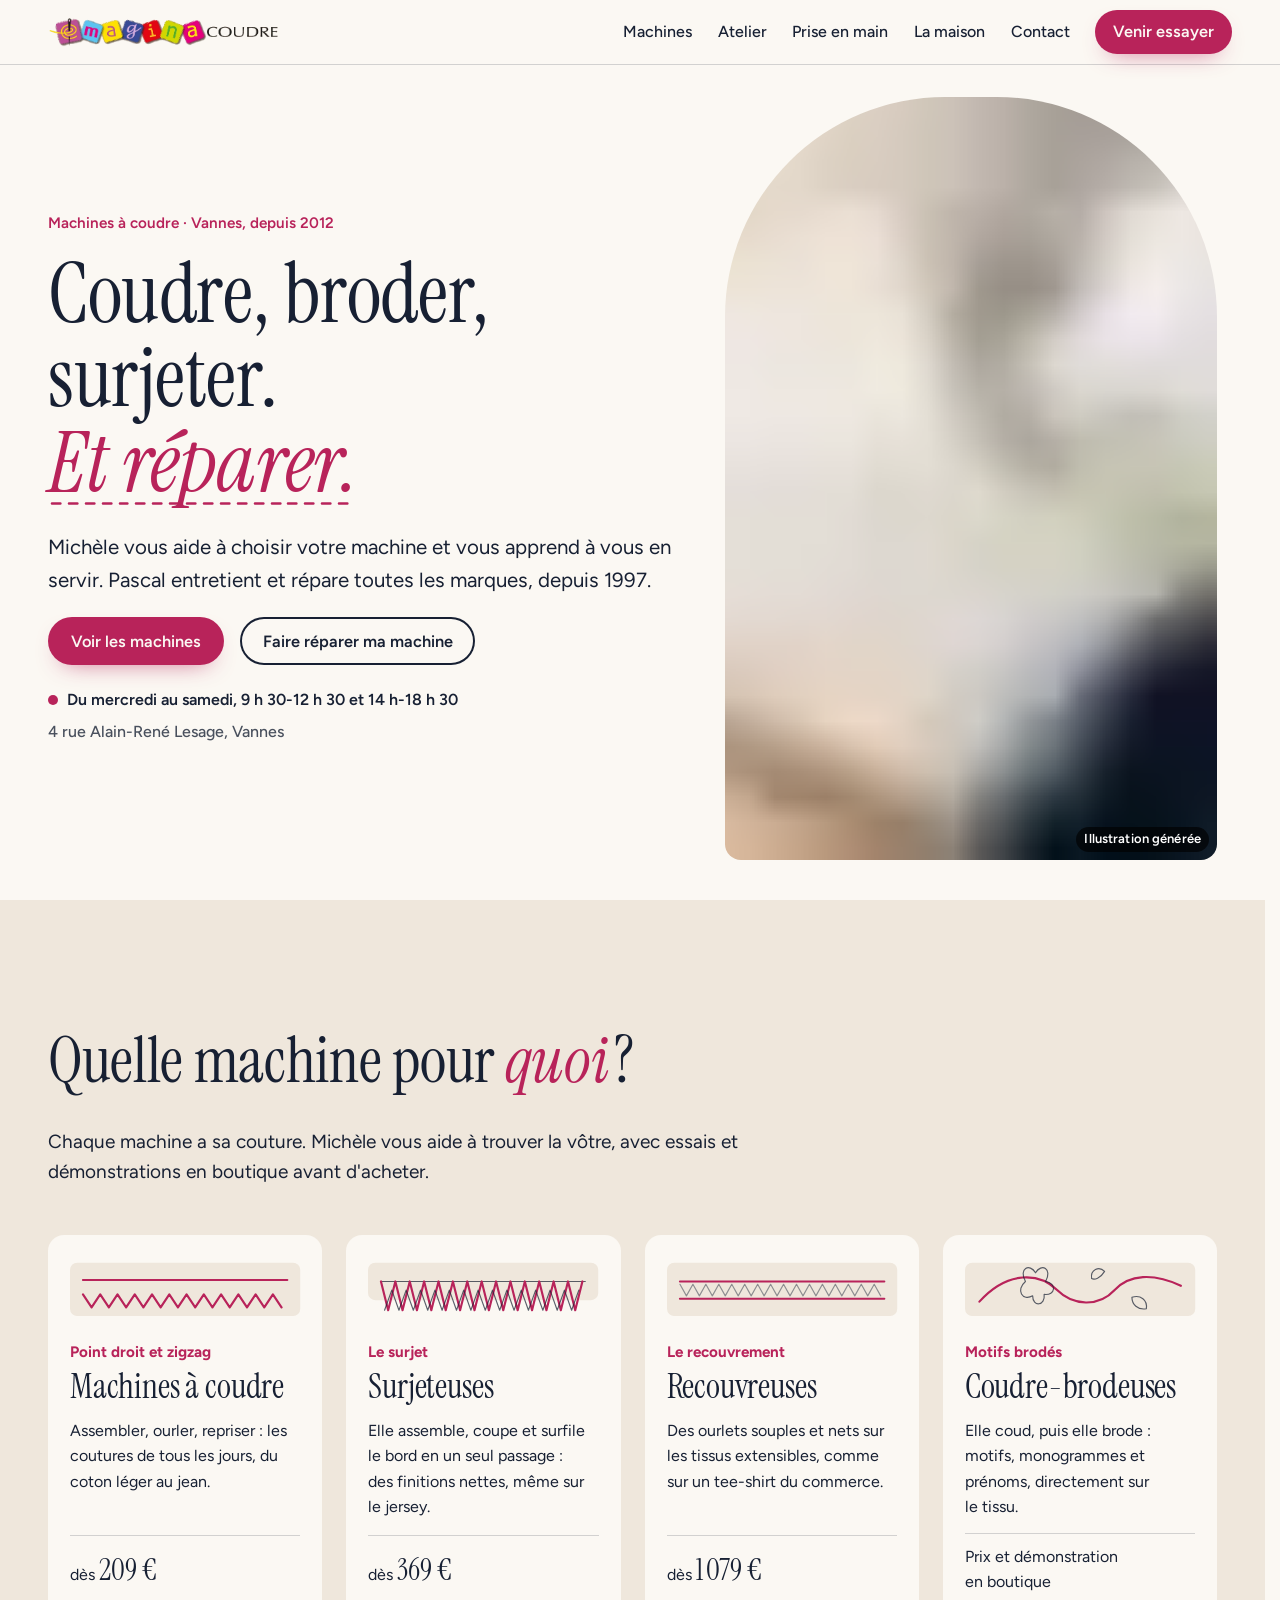
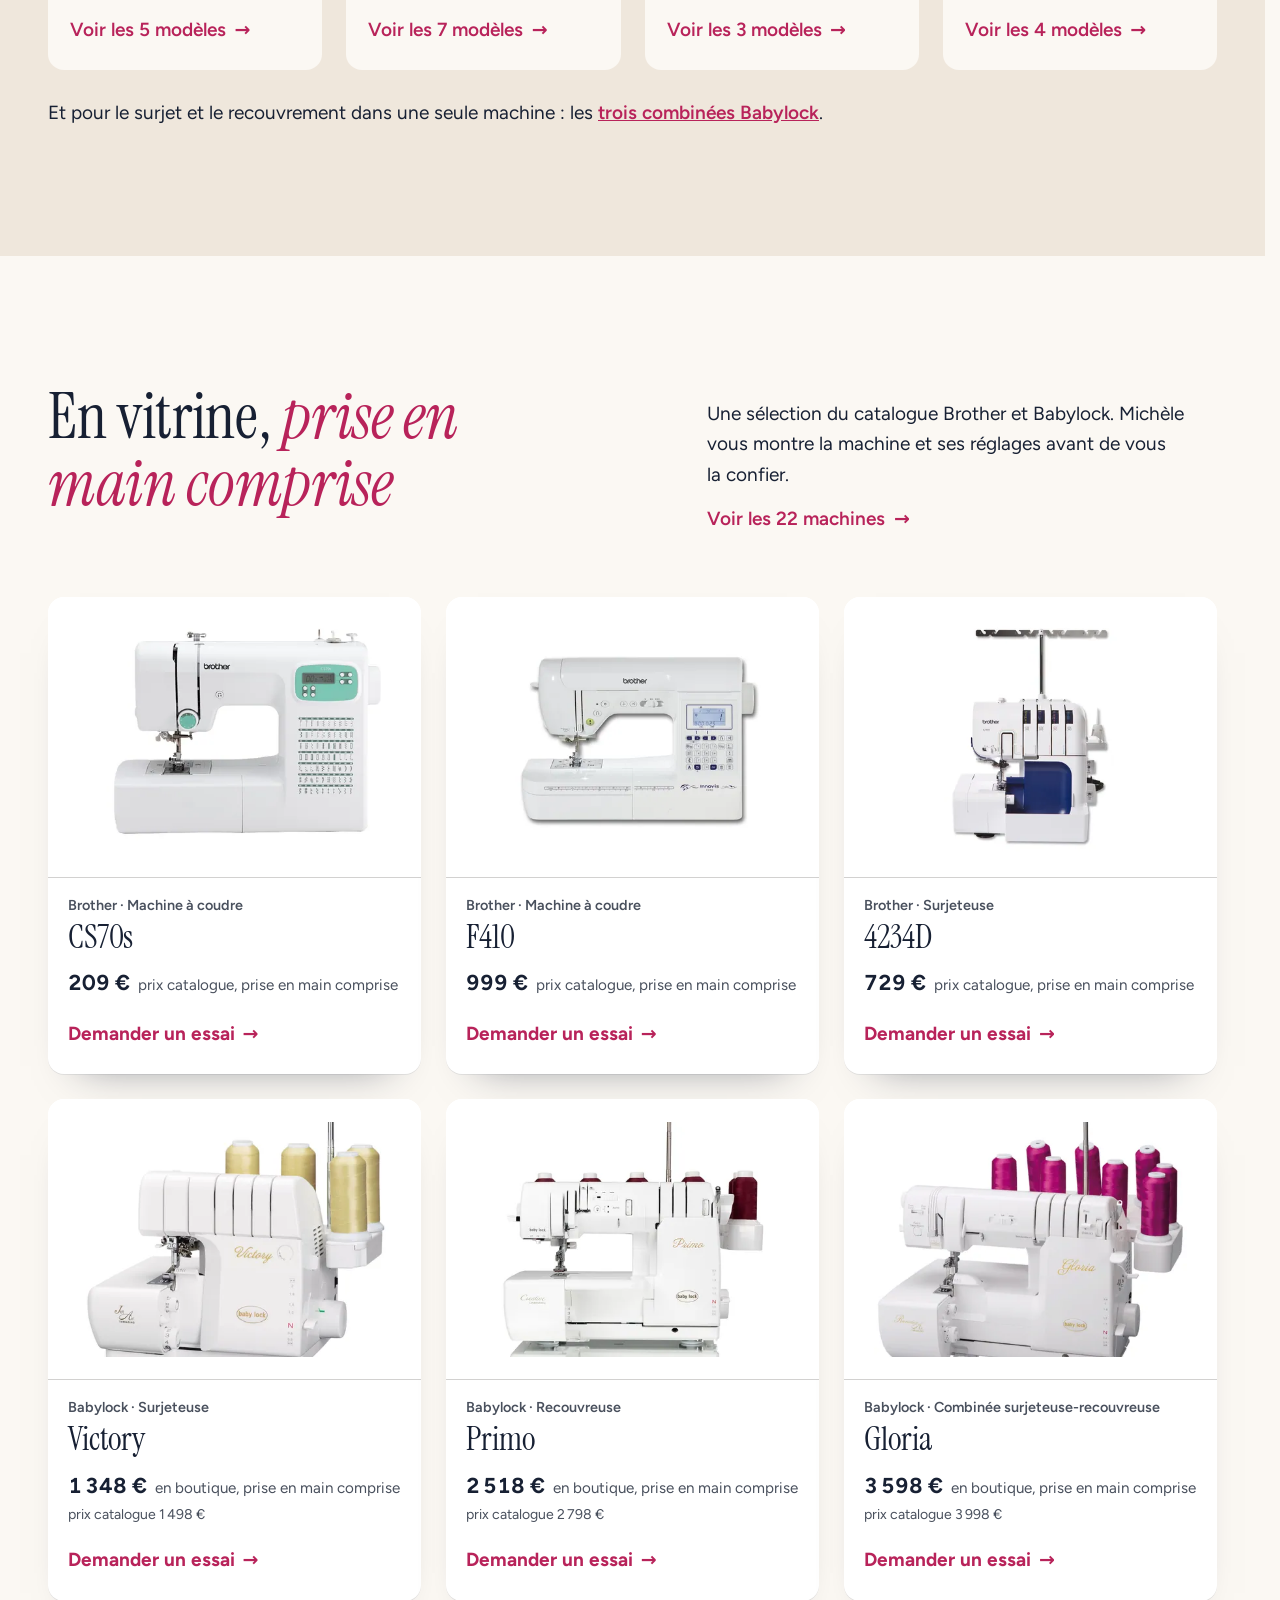
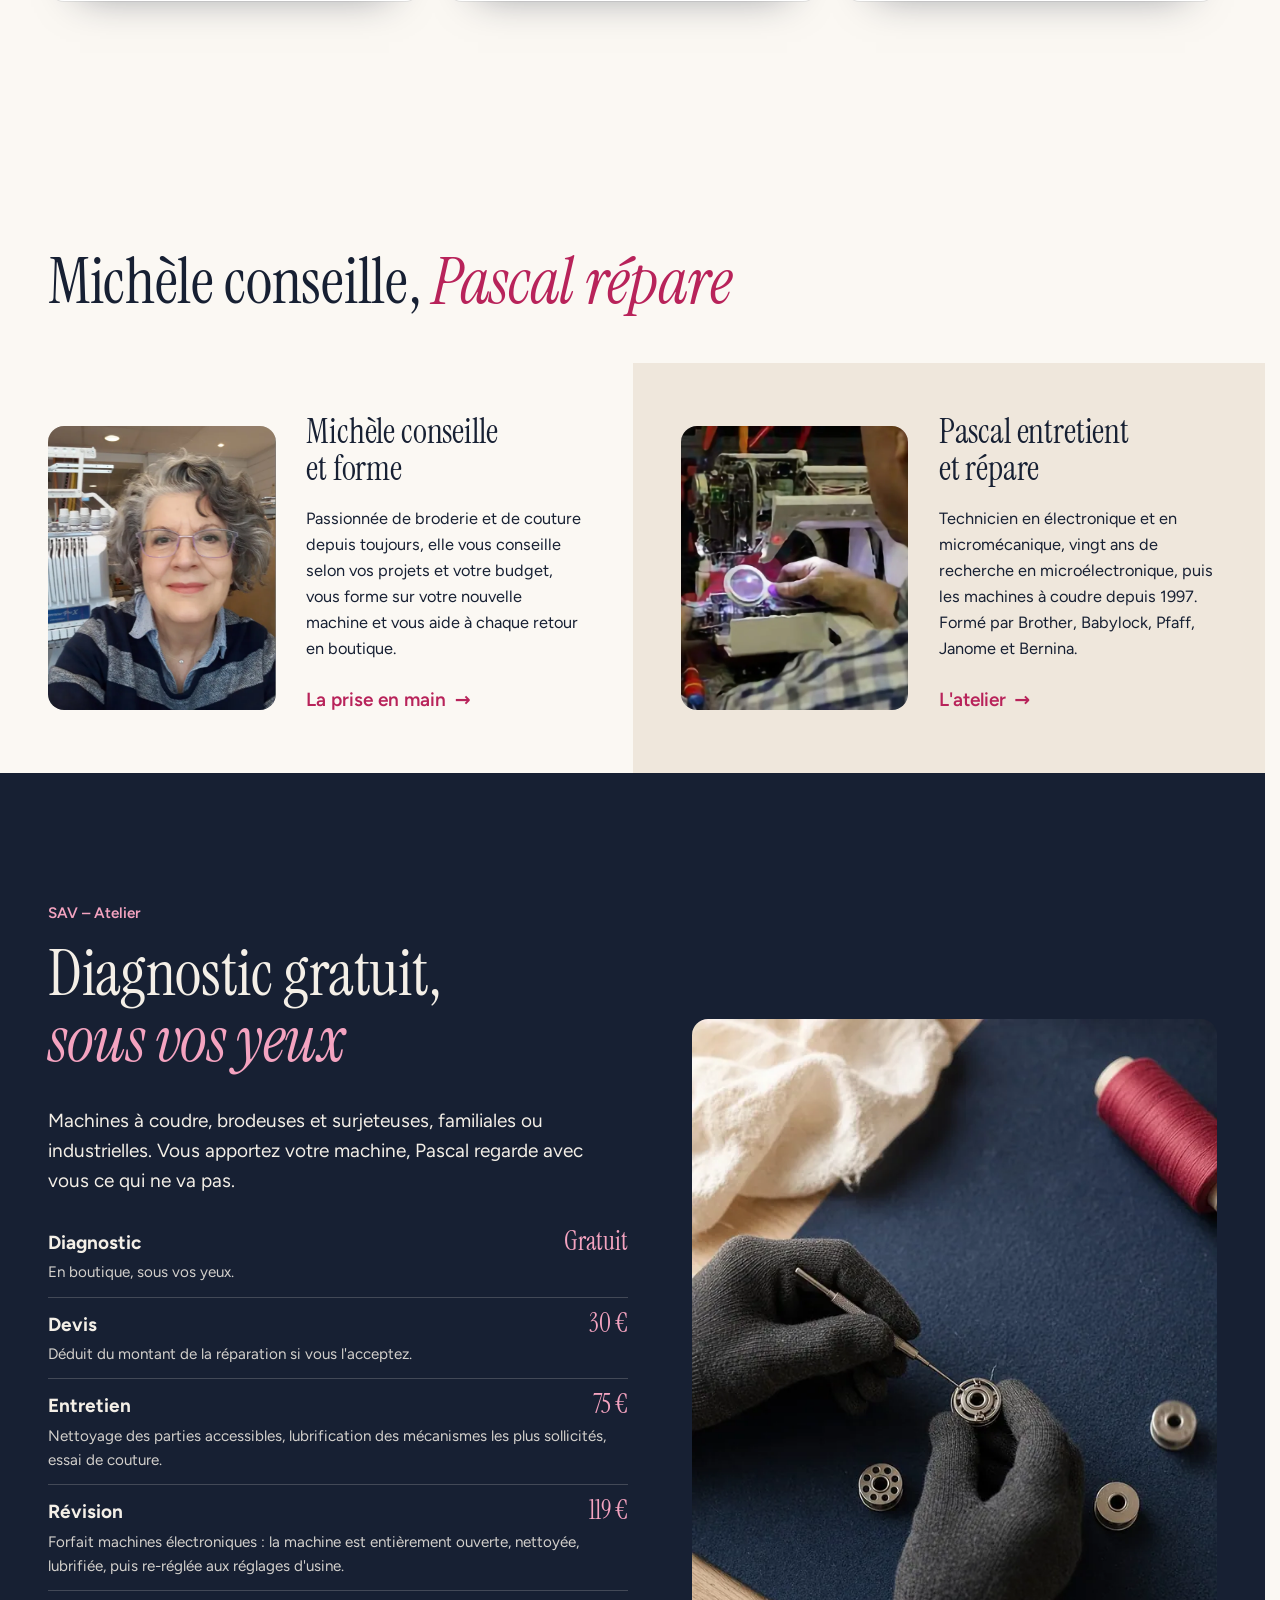
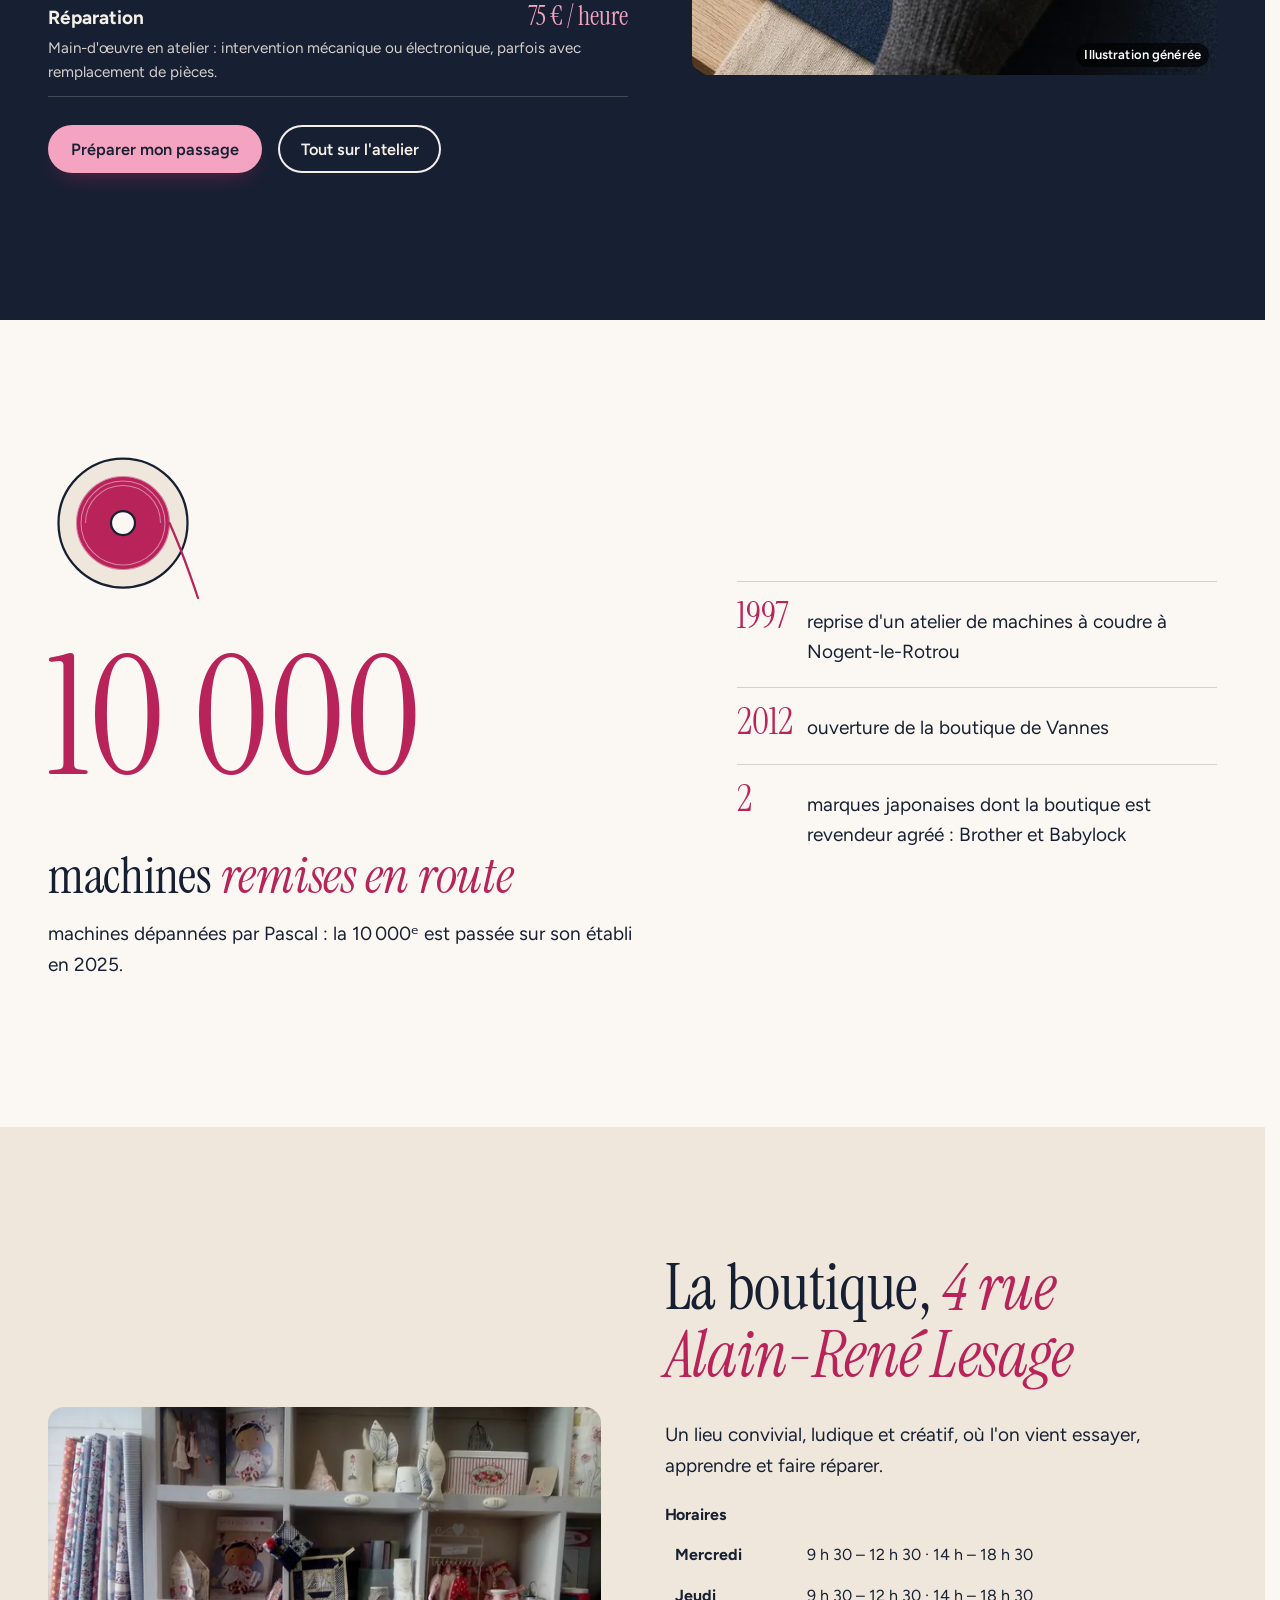
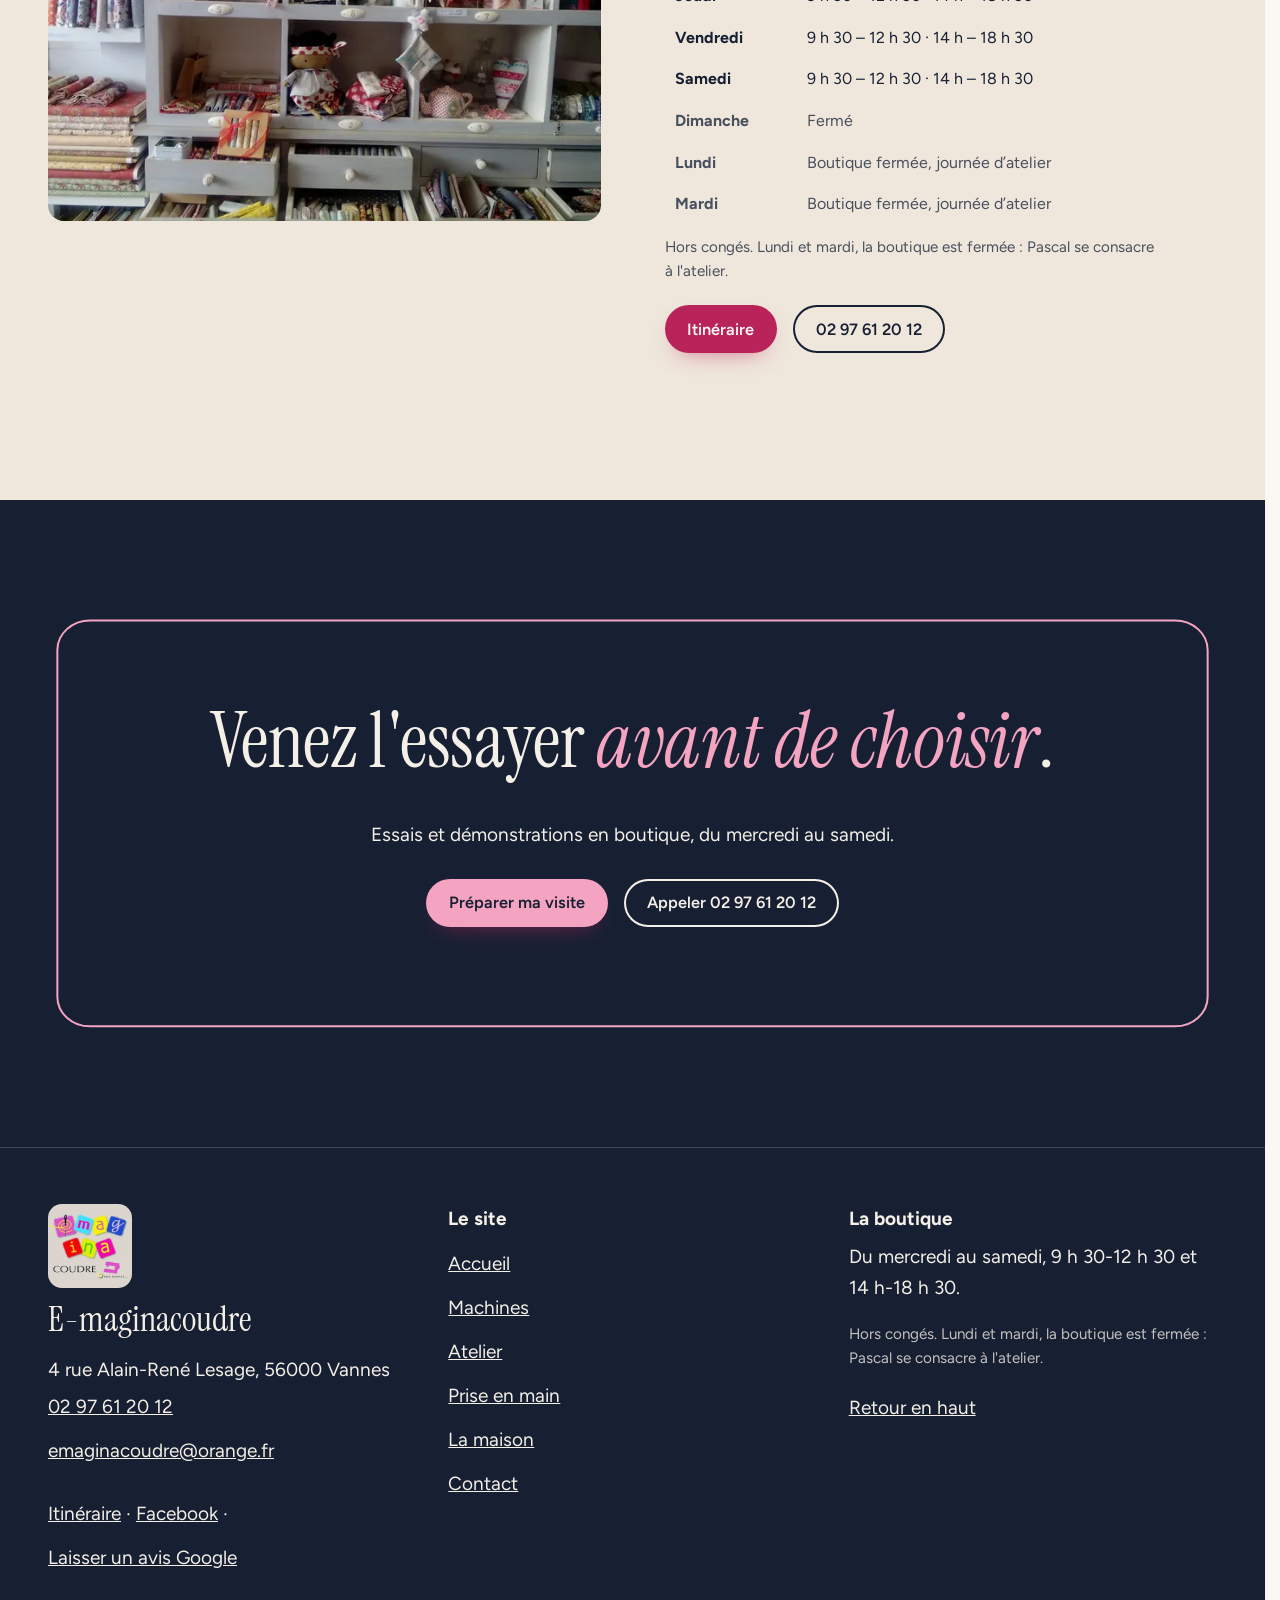
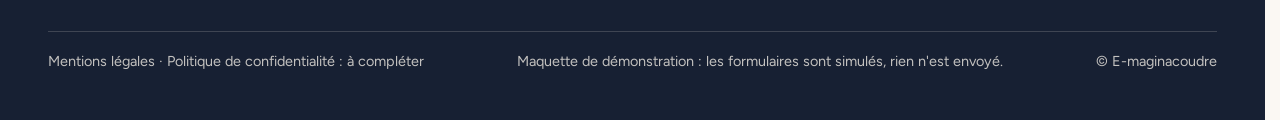
==== index.html @ 95c6a0ac "Maquette v1" ====
<!doctype html>
<html lang="fr" data-v="1">
<head>
<meta charset="utf-8">
<meta name="viewport" content="width=device-width, initial-scale=1, viewport-fit=cover">
<title>E-maginacoudre, machines à coudre à Vannes : vente, prise en main et réparation</title>
<meta name="description" content="Michèle et Pascal, spécialistes des machines à coudre, brodeuses, surjeteuses et recouvreuses Brother et Babylock à Vannes : conseil, essais, prise en main et atelier de réparation toutes marques.">
<meta name="robots" content="noindex, nofollow">
<link rel="canonical" href="https://emaginacoudre-maquette.vercel.app/">
<style>:root{--fond:#FBF8F3;--texte:#172033;--voile-fond:#172033;--ouverture-fond:#172033;--menu-fond:#172033}:root { --entete-h: 72px; --barres-h: 0px; } html { background: var(--fond); color: var(--texte); scrollbar-gutter: stable; } body { margin: 0; background: var(--fond); } html.js:not(.secours):not([data-arrivee="retour"]) [data-anime] { opacity: 0; } html.js:not(.secours):not([data-arrivee="retour"]) [data-anime].vu { opacity: 1; } [data-voile] { position: fixed; inset: 0; z-index: 900; background: var(--voile-fond); transform: translateY(100%); visibility: hidden; pointer-events: none; } html[data-arrivee="voile"]:not(.voile-leve):not(.secours) [data-voile] { transform: none; visibility: visible; } html.secours [data-voile] { visibility: hidden !important; } .ouverture-panneau { position: fixed; inset: 0; z-index: 850; display: none; place-content: center; justify-items: center; background: var(--ouverture-fond, var(--voile-fond)); color: var(--fond); text-align: center; } html.js[data-arrivee="intro"]:not(.secours):not(.intro-finie) .ouverture-panneau { display: grid; } html.defilement-bloque, html.defilement-bloque body, html.js[data-arrivee="intro"]:not(.secours):not(.intro-finie), html.js[data-arrivee="intro"]:not(.secours):not(.intro-finie) body, html[data-arrivee="voile"]:not(.voile-leve):not(.secours), html[data-arrivee="voile"]:not(.voile-leve):not(.secours) body { overflow: hidden; } html.js[data-arrivee="intro"]:not(.secours):not(.intro-finie) { background-color: var(--ouverture-fond, var(--voile-fond)); } html[data-arrivee="voile"]:not(.voile-leve):not(.secours) { background-color: var(--voile-fond); }</style>
<script>(function () {
var d = document.documentElement, ss = null, ls = null;
try { ss = window.sessionStorage; ls = window.localStorage; } catch (e) {}
d.classList.add('js');
var nav = performance.getEntriesByType ? performance.getEntriesByType('navigation')[0] : null;
var type = nav ? nav.type : 'navigate';
var depart = null;
try { depart = JSON.parse(ss.getItem('socle:depart') || 'null'); ss.removeItem('socle:depart'); } catch (e) {}
if (depart && !(Date.now() - depart.t < 15000)) depart = null;
var mode = type === 'back_forward' ? 'retour' : type === 'reload' ? 'intro' : depart ? 'voile' : 'intro';
d.setAttribute('data-arrivee', mode);
if (mode === 'voile' && depart.couleur) d.style.setProperty('--voile-fond', depart.couleur);
if (type === 'reload' && 'scrollRestoration' in history) {
history.scrollRestoration = 'manual';
}
try {
var choisie = ls && ls.getItem('socle:langue');
var langue = (d.lang || '').slice(0, 2);
if (choisie && choisie !== langue && type === 'navigate' && !depart) {
var alt = document.querySelector('link[rel="alternate"][hreflang="' + choisie + '"]');
if (alt) location.replace(new URL(alt.href).pathname + location.search + location.hash);
}
} catch (e) {}
setTimeout(function () { if (!d.classList.contains('demarre')) d.classList.add('secours'); }, 2000);
})();</script>
<link rel="preload" href="/assets/polices/instrument-serif-400.woff2" as="font" type="font/woff2" crossorigin>
<link rel="preload" href="/assets/polices/figtree-variable.woff2" as="font" type="font/woff2" crossorigin>
<link rel="stylesheet" href="/assets/css/socle.css?v=1">
<link rel="stylesheet" href="/assets/css/site.css?v=1">
<link rel="modulepreload" href="/assets/js/site.js?v=1">
<link rel="modulepreload" href="/assets/js/socle/index.js?v=1">
<script src="/assets/vendor/gsap.min.js" defer></script>
<script src="/assets/vendor/ScrollTrigger.min.js" defer></script>
<script src="/assets/vendor/SplitText.min.js" defer></script>
<script type="module" src="/assets/js/site.js?v=1"></script>
<meta name="theme-color" content="#FBF8F3">
<link rel="icon" href="/assets/images/favicon.svg" type="image/svg+xml">
<link rel="apple-touch-icon" href="/assets/images/apple-touch-icon.png">
<meta property="og:type" content="website">
<meta property="og:site_name" content="E-maginacoudre">
<meta property="og:locale" content="fr_FR">
<meta property="og:title" content="E-maginacoudre, machines à coudre à Vannes : vente, prise en main et réparation">
<meta property="og:description" content="Michèle et Pascal, spécialistes des machines à coudre, brodeuses, surjeteuses et recouvreuses Brother et Babylock à Vannes : conseil, essais, prise en main et atelier de réparation toutes marques.">
<meta property="og:url" content="https://emaginacoudre-maquette.vercel.app/">
<meta property="og:image" content="https://emaginacoudre-maquette.vercel.app/assets/partage/accueil-fr.jpg">
<meta property="og:image:width" content="1200">
<meta property="og:image:height" content="630">
<meta property="og:image:alt" content="E-maginacoudre : coudre, broder, surjeter, et réparer. Machines à coudre à Vannes.">
<meta name="twitter:card" content="summary_large_image">
<script type="application/ld+json">{"@context":"https://schema.org","@type":"Store","name":"E-maginacoudre","description":"Vente et réparation de machines à coudre, brodeuses, surjeteuses et recouvreuses Brother et Babylock.","url":"https://www.emaginacoudre.fr","telephone":"+33 2 97 61 20 12","email":"emaginacoudre@orange.fr","foundingDate":"2012","address":{"@type":"PostalAddress","streetAddress":"4 rue Alain-René Lesage","postalCode":"56000","addressLocality":"Vannes","addressCountry":"FR"},"openingHoursSpecification":[{"@type":"OpeningHoursSpecification","dayOfWeek":["Wednesday","Thursday","Friday","Saturday"],"opens":"09:30","closes":"12:30"},{"@type":"OpeningHoursSpecification","dayOfWeek":["Wednesday","Thursday","Friday","Saturday"],"opens":"14:00","closes":"18:30"}],"brand":[{"@type":"Brand","name":"Brother"},{"@type":"Brand","name":"Babylock"}],"sameAs":["https://www.facebook.com/E-maginacoudre-1594245230788176/"]}</script>
</head>
<body id="haut">
<div data-voile data-forme="vague" aria-hidden="true"><svg class="voile-vague voile-vague--haut" viewBox="0 0 1440 120" preserveAspectRatio="none" aria-hidden="true"><path d="M0 120 C 240 20 480 20 720 70 S 1200 130 1440 40 V 120 H 0 Z"/></svg><svg class="voile-vague voile-vague--bas" viewBox="0 0 1440 120" preserveAspectRatio="none" aria-hidden="true"><path d="M0 0 C 240 100 480 100 720 50 S 1200 -10 1440 80 V 0 H 0 Z"/></svg><div class="voile-contenu"><img class="voile-logo" src="/assets/images/logo-carre.webp" alt="" width="240" height="240"><span data-voile-libelle>Accueil</span></div></div>
<div class="ouverture-panneau" data-ouverture aria-hidden="true">
  <img class="ouverture-logo" src="/assets/images/logo-carre.webp" alt="" width="240" height="240" data-ouverture-objet>
  <p class="ouverture-nom">E-maginacoudre</p>
  <span class="ouverture-trait"></span>
  <p class="ouverture-ligne">Machines à coudre · Vannes</p>
</div>
<a class="evitement" href="#contenu">Aller au contenu</a>
<header data-entete>
  <div class="entete-rangee">
    <a class="entete-logo" aria-label="E-maginacoudre, accueil" href="/" data-libelle="Accueil" aria-current="page">
      <img class="logo-entete" src="/assets/images/logo-entete.webp" alt="E-maginacoudre" width="633" height="84">
    </a>
    <nav data-nav aria-label="Navigation principale">
      <ul><li><a href="/machines" data-libelle="Machines">Machines</a></li><li><a href="/atelier" data-libelle="Atelier">Atelier</a></li><li><a href="/prise-en-main" data-libelle="Prise en main">Prise en main</a></li><li><a href="/la-maison" data-libelle="La maison">La maison</a></li><li><a href="/contact" data-libelle="Contact">Contact</a></li></ul>
    </nav>
    <div class="entete-actions">
      <a class="bouton" href="/contact?sujet=essai#demande" data-libelle="Contact">Venir essayer</a>
      <button type="button" data-menu-bouton aria-controls="menu" aria-expanded="false" data-libelle-ouvrir="Menu" data-libelle-fermer="Fermer"><span data-libelle-bouton>Menu</span></button>
      <a class="menu-sansjs" href="#menu" data-menu-lien>Menu</a>
    </div>
  </div>
</header>
<script>/* Avant le premier affichage : rangées de la navigation (même règle que ajusterNav dans assets/js/socle/entete.js)
   et hauteur réelle de l'en-tête, pour que rien ne saute quand le JavaScript du site prend la main. */
(function () {
  var h = document.documentElement, u = document.querySelector('[data-nav] ul'), e = document.querySelector('[data-entete]');
  if (u) {
    var deborde = function () { return u.scrollWidth > u.clientWidth + 1; }, c = deborde();
    if (c && window.matchMedia('(min-width: 900px)').matches) {
      h.classList.add('nav-deux-rangees'); c = deborde();
      if (c) { h.classList.add('nav-deux-lignes'); var a = u.querySelector('a'); c = !a || u.getBoundingClientRect().height > a.getBoundingClientRect().height * 2.5; }
      if (c) h.classList.remove('nav-deux-rangees', 'nav-deux-lignes');
    }
    if (c) h.classList.add('nav-compacte');
  }
  if (e) h.style.setProperty('--entete-h', Math.round(e.getBoundingClientRect().height) + 'px');
})();</script>
<span id="menu-ferme" aria-hidden="true"></span>
<div id="menu" data-menu role="dialog" aria-modal="true" aria-label="Menu">
  <p class="menu-sansjs-fermer"><a href="#menu-ferme">Fermer</a></p>
  <ul><li style="--i:0"><a href="/" class="menu-lien" data-libelle="Accueil" aria-current="page">Accueil</a></li><li style="--i:1"><a href="/machines" class="menu-lien" data-libelle="Machines">Machines</a></li><li style="--i:2"><a href="/atelier" class="menu-lien" data-libelle="Atelier">Atelier</a></li><li style="--i:3"><a href="/prise-en-main" class="menu-lien" data-libelle="Prise en main">Prise en main</a></li><li style="--i:4"><a href="/la-maison" class="menu-lien" data-libelle="La maison">La maison</a></li><li style="--i:5"><a href="/contact" class="menu-lien" data-libelle="Contact">Contact</a></li></ul>
  <p><a class="bouton" href="tel:+33297612012">Appeler 02 97 61 20 12</a></p>
</div>
<main id="contenu" tabindex="-1">
<section class="ouv-accueil" id="debut">
  <div class="ouv-accueil-texte">
    <p class="surtitre masque-ecran-tres-bas" data-anime="gsap" data-intro>Machines à coudre · Vannes, depuis 2012</p>
    <h1 class="ouv-accueil-titre">
      <span class="ligne-masque"><span class="hero-ligne">Coudre, broder, surjeter.</span></span>
      <span class="ligne-masque"><span class="hero-ligne"><em class="mot-couture" data-effet="couture-titre">Et réparer.</em></span></span>
    </h1>
    <p class="ouv-accueil-intro masque-ecran-tres-bas" data-anime="gsap" data-intro>Michèle vous aide à choisir votre machine et vous apprend à vous en servir. Pascal entretient et répare toutes les marques, depuis 1997.</p>
    <p class="ouv-actions" data-anime="gsap" data-intro>
      <a href="/machines" class="bouton" data-libelle="Machines" data-action-principale data-survol="magnetique">Voir les machines</a>
      <a href="/atelier" class="bouton bouton--contour" data-libelle="Atelier">Faire réparer ma machine</a>
    </p>
    <p class="info-cle" data-info-cle data-anime="gsap" data-intro><span class="statut" data-statut><span class="statut-point" aria-hidden="true"></span><span data-statut-texte>Du mercredi au samedi, 9 h 30-12 h 30 et 14 h-18 h 30</span></span><span class="info-adresse">4 rue Alain-René Lesage, Vannes</span></p>
  </div>
  <figure class="media ouv-accueil-media" data-grok data-fx="parallaxe" data-fx-force="6" data-iris-centre style="--cadrage:55% 55%">
  <picture><source media="(max-width: 760px) and (orientation: portrait)" srcset="/assets/images/grok/accueil-ouverture-mobile-640.webp 640w, /assets/images/grok/accueil-ouverture-mobile-1080.webp 1080w" sizes="(max-width: 760px) 100vw, 46vw">
    <img src="/assets/images/grok/accueil-ouverture-1280.webp" srcset="/assets/images/grok/accueil-ouverture-640.webp 640w, /assets/images/grok/accueil-ouverture-1280.webp 1280w, /assets/images/grok/accueil-ouverture-1920.webp 1920w" sizes="(max-width: 760px) 100vw, 46vw" alt="Aiguille d&#39;une machine à coudre piquant une couture framboise dans du lin" width="1280" height="1600" fetchpriority="high" loading="eager" decoding="async">
  </picture><figcaption class="mention-ia">Illustration générée</figcaption>
</figure>
</section>
<section class="points fond-sable" id="quelle-machine">
  <div class="conteneur">
    <div class="tete-section">
      <h2 data-anime="lignes">Quelle machine pour <em>quoi</em> ?</h2>
      <p data-anime>Chaque machine a sa couture. Michèle vous aide à trouver la vôtre, avec essais et démonstrations en boutique avant d&#39;acheter.</p>
    </div>
    <ul class="points-grille" data-anime="cascade">
      <li class="point-carte">
        <svg class="couture couture--coudre" viewBox="0 0 320 90" aria-hidden="true" data-visuel data-fx="trace" data-effet="quatre-coutures"><rect x="0" y="8" width="320" height="74" rx="10" class="tissu"/><path d="M18 32 H302" data-fx-trait class="fil"/><path d="M18 52 L30 70 L42 52 L54 70 L66 52 L78 70 L90 52 L102 70 L114 52 L126 70 L138 52 L150 70 L162 52 L174 70 L186 52 L198 70 L210 52 L222 70 L234 52 L246 70 L258 52 L270 70 L282 52 L294 70" data-fx-trait class="fil"/></svg>
        <p class="point-nom">Point droit et zigzag</p>
        <h3>Machines à coudre</h3>
        <p>Assembler, ourler, repriser : les coutures de tous les jours, du coton léger au jean.</p>
        <p class="point-prix" data-prix>dès <strong>209 €</strong></p>
        <a href="/machines?type=coudre#catalogue" class="lien-fleche" data-libelle="Machines">Voir les 5 modèles</a>
      </li><li class="point-carte">
        <svg class="couture couture--surjeteuse" viewBox="0 0 320 90" aria-hidden="true" data-visuel data-fx="trace" data-effet="quatre-coutures"><rect x="0" y="8" width="320" height="52" rx="10" class="tissu"/><path d="M18 34 H302" data-fx-trait class="fil fil--fin"/><path d="M18 34 L28 74 L38 34 L48 74 L58 34 L68 74 L78 34 L88 74 L98 34 L108 74 L118 34 L128 74 L138 34 L148 74 L158 34 L168 74 L178 34 L188 74 L198 34 L208 74 L218 34 L228 74 L238 34 L248 74 L258 34 L268 74 L278 34 L288 74 L298 34" data-fx-trait class="fil"/><path d="M23 74 L33 46 L43 74 L53 46 L63 74 L73 46 L83 74 L93 46 L103 74 L113 46 L123 74 L133 46 L143 74 L153 46 L163 74 L173 46 L183 74 L193 46 L203 74 L213 46 L223 74 L233 46 L243 74 L253 46 L263 74 L273 46 L283 74 L293 46" data-fx-trait class="fil fil--fin"/></svg>
        <p class="point-nom">Le surjet</p>
        <h3>Surjeteuses</h3>
        <p>Elle assemble, coupe et surfile le bord en un seul passage : des finitions nettes, même sur le jersey.</p>
        <p class="point-prix" data-prix>dès <strong>369 €</strong></p>
        <a href="/machines?type=surjeteuse#catalogue" class="lien-fleche" data-libelle="Machines">Voir les 7 modèles</a>
      </li><li class="point-carte">
        <svg class="couture couture--recouvreuse" viewBox="0 0 320 90" aria-hidden="true" data-visuel data-fx="trace" data-effet="quatre-coutures"><rect x="0" y="8" width="320" height="74" rx="10" class="tissu"/><path d="M18 34 H302" data-fx-trait class="fil"/><path d="M18 58 H302" data-fx-trait class="fil"/><path d="M18 38 L27 54 L36 38 L45 54 L54 38 L63 54 L72 38 L81 54 L90 38 L99 54 L108 38 L117 54 L126 38 L135 54 L144 38 L153 54 L162 38 L171 54 L180 38 L189 54 L198 38 L207 54 L216 38 L225 54 L234 38 L243 54 L252 38 L261 54 L270 38 L279 54 L288 38 L297 54" data-fx-trait class="fil fil--fin fil--dessous"/></svg>
        <p class="point-nom">Le recouvrement</p>
        <h3>Recouvreuses</h3>
        <p>Des ourlets souples et nets sur les tissus extensibles, comme sur un tee-shirt du commerce.</p>
        <p class="point-prix" data-prix>dès <strong>1 079 €</strong></p>
        <a href="/machines?type=recouvreuse#catalogue" class="lien-fleche" data-libelle="Machines">Voir les 3 modèles</a>
      </li><li class="point-carte">
        <svg class="couture couture--brodeuse" viewBox="0 0 320 90" aria-hidden="true" data-visuel data-fx="trace" data-effet="quatre-coutures"><rect x="0" y="8" width="320" height="74" rx="10" class="tissu"/><path d="M20 62 C 60 18, 104 22, 128 46 C 150 68, 186 70, 208 46 C 228 24, 262 22, 300 40" data-fx-trait class="fil"/><path d="M84 34 c -10 -18 6 -26 14 -12 c 8 -14 24 -6 14 12 c 16 2 14 20 -2 18 c 2 16 -16 18 -16 2 c -14 8 -24 -8 -10 -20 z" data-fx-trait class="fil fil--fin"/><path d="M232 56 c 12 -4 22 4 20 16 c -12 2 -20 -6 -20 -16 z M176 30 c -2 -12 10 -18 18 -10 c -6 10 -14 12 -18 10 z" data-fx-trait class="fil fil--fin"/></svg>
        <p class="point-nom">Motifs brodés</p>
        <h3>Coudre-brodeuses</h3>
        <p>Elle coud, puis elle brode : motifs, monogrammes et prénoms, directement sur le tissu.</p>
        <p class="point-prix" data-prix>Prix et démonstration en boutique</p>
        <a href="/machines?type=brodeuse#catalogue" class="lien-fleche" data-libelle="Machines">Voir les 4 modèles</a>
      </li>
    </ul>
    <p class="points-note" data-anime>Et pour le surjet et le recouvrement dans une seule machine : les <a href="/machines?type=combinee#catalogue">trois combinées Babylock</a>.</p>
  </div>
</section>
<section class="vitrine" id="vitrine">
  <div class="conteneur">
    <div class="tete-section tete-section--ligne">
      <h2 data-anime="lignes">En vitrine, <em>prise en main comprise</em></h2>
      <div>
        <p data-anime>Une sélection du catalogue Brother et Babylock. Michèle vous montre la machine et ses réglages avant de vous la confier.</p>
        <p data-anime><a href="/machines#catalogue" class="lien-fleche" data-libelle="Machines">Voir les 22 machines</a></p>
      </div>
    </div>
    <ul class="vitrine-grille" data-anime="cascade">
      <li data-fx="vitesse" data-fx-force="2"><article class="machine" data-type="coudre" data-marque="brother" id="m-brother-cs70s">
    <figure class="media machine-media" data-contain style="--cadrage:50% 50%">
  <picture>
    <img src="/assets/images/machines/brother-cs70s-960.webp" srcset="/assets/images/machines/brother-cs70s-480.webp 480w, /assets/images/machines/brother-cs70s-640.webp 640w, /assets/images/machines/brother-cs70s-960.webp 960w" sizes="(max-width: 760px) 50vw, 25vw" alt="Brother CS70s, machine à coudre" width="960" height="720" loading="lazy" decoding="async">
  </picture>
</figure>
    <div class="machine-corps">
      <p class="machine-marque">Brother · Machine à coudre</p>
      <h3 class="machine-nom">CS70s</h3>
      <p class="prix" data-prix><strong>209 €</strong> <span>prix catalogue, prise en main comprise</span></p>
      <a href="/contact?sujet=essai&amp;machine=brother-cs70s#demande" class="machine-essai" data-libelle="Contact">Demander un essai<span class="visuellement-cache"> : Brother CS70s</span></a>
    </div>
  </article></li><li data-fx="vitesse" data-fx-force="2"><article class="machine" data-type="coudre" data-marque="brother" id="m-brother-f410">
    <figure class="media machine-media" data-contain style="--cadrage:50% 50%">
  <picture>
    <img src="/assets/images/machines/brother-f410-960.webp" srcset="/assets/images/machines/brother-f410-480.webp 480w, /assets/images/machines/brother-f410-640.webp 640w, /assets/images/machines/brother-f410-960.webp 960w" sizes="(max-width: 760px) 50vw, 25vw" alt="Brother F410, machine à coudre" width="960" height="720" loading="lazy" decoding="async">
  </picture>
</figure>
    <div class="machine-corps">
      <p class="machine-marque">Brother · Machine à coudre</p>
      <h3 class="machine-nom">F410</h3>
      <p class="prix" data-prix><strong>999 €</strong> <span>prix catalogue, prise en main comprise</span></p>
      <a href="/contact?sujet=essai&amp;machine=brother-f410#demande" class="machine-essai" data-libelle="Contact">Demander un essai<span class="visuellement-cache"> : Brother F410</span></a>
    </div>
  </article></li><li data-fx="vitesse" data-fx-force="2"><article class="machine" data-type="surjeteuse" data-marque="brother" id="m-brother-4234d">
    <figure class="media machine-media" data-contain style="--cadrage:50% 50%">
  <picture>
    <img src="/assets/images/machines/brother-4234d-960.webp" srcset="/assets/images/machines/brother-4234d-480.webp 480w, /assets/images/machines/brother-4234d-640.webp 640w, /assets/images/machines/brother-4234d-960.webp 960w" sizes="(max-width: 760px) 50vw, 25vw" alt="Brother 4234D, surjeteuse" width="960" height="720" loading="lazy" decoding="async">
  </picture>
</figure>
    <div class="machine-corps">
      <p class="machine-marque">Brother · Surjeteuse</p>
      <h3 class="machine-nom">4234D</h3>
      <p class="prix" data-prix><strong>729 €</strong> <span>prix catalogue, prise en main comprise</span></p>
      <a href="/contact?sujet=essai&amp;machine=brother-4234d#demande" class="machine-essai" data-libelle="Contact">Demander un essai<span class="visuellement-cache"> : Brother 4234D</span></a>
    </div>
  </article></li><li data-fx="vitesse" data-fx-force="2"><article class="machine" data-type="surjeteuse" data-marque="babylock" id="m-babylock-victory">
    <figure class="media machine-media" data-contain style="--cadrage:50% 50%">
  <picture>
    <img src="/assets/images/machines/babylock-victory-960.webp" srcset="/assets/images/machines/babylock-victory-480.webp 480w, /assets/images/machines/babylock-victory-640.webp 640w, /assets/images/machines/babylock-victory-960.webp 960w" sizes="(max-width: 760px) 50vw, 25vw" alt="Babylock Victory, surjeteuse" width="960" height="720" loading="lazy" decoding="async">
  </picture>
</figure>
    <div class="machine-corps">
      <p class="machine-marque">Babylock · Surjeteuse</p>
      <h3 class="machine-nom">Victory</h3>
      <p class="prix" data-prix><strong>1 348 €</strong> <span>en boutique, prise en main comprise</span><span class="prix-avant">prix catalogue 1 498 €</span></p>
      <a href="/contact?sujet=essai&amp;machine=babylock-victory#demande" class="machine-essai" data-libelle="Contact">Demander un essai<span class="visuellement-cache"> : Babylock Victory</span></a>
    </div>
  </article></li><li data-fx="vitesse" data-fx-force="2"><article class="machine" data-type="recouvreuse" data-marque="babylock" id="m-babylock-primo">
    <figure class="media machine-media" data-contain style="--cadrage:50% 50%">
  <picture>
    <img src="/assets/images/machines/babylock-primo-960.webp" srcset="/assets/images/machines/babylock-primo-480.webp 480w, /assets/images/machines/babylock-primo-640.webp 640w, /assets/images/machines/babylock-primo-960.webp 960w" sizes="(max-width: 760px) 50vw, 25vw" alt="Babylock Primo, recouvreuse" width="960" height="720" loading="lazy" decoding="async">
  </picture>
</figure>
    <div class="machine-corps">
      <p class="machine-marque">Babylock · Recouvreuse</p>
      <h3 class="machine-nom">Primo</h3>
      <p class="prix" data-prix><strong>2 518 €</strong> <span>en boutique, prise en main comprise</span><span class="prix-avant">prix catalogue 2 798 €</span></p>
      <a href="/contact?sujet=essai&amp;machine=babylock-primo#demande" class="machine-essai" data-libelle="Contact">Demander un essai<span class="visuellement-cache"> : Babylock Primo</span></a>
    </div>
  </article></li><li data-fx="vitesse" data-fx-force="2"><article class="machine" data-type="combinee" data-marque="babylock" id="m-babylock-gloria">
    <figure class="media machine-media" data-contain style="--cadrage:50% 50%">
  <picture>
    <img src="/assets/images/machines/babylock-gloria-960.webp" srcset="/assets/images/machines/babylock-gloria-480.webp 480w, /assets/images/machines/babylock-gloria-640.webp 640w, /assets/images/machines/babylock-gloria-960.webp 960w" sizes="(max-width: 760px) 50vw, 25vw" alt="Babylock Gloria, combinée surjeteuse-recouvreuse" width="960" height="720" loading="lazy" decoding="async">
  </picture>
</figure>
    <div class="machine-corps">
      <p class="machine-marque">Babylock · Combinée surjeteuse-recouvreuse</p>
      <h3 class="machine-nom">Gloria</h3>
      <p class="prix" data-prix><strong>3 598 €</strong> <span>en boutique, prise en main comprise</span><span class="prix-avant">prix catalogue 3 998 €</span></p>
      <a href="/contact?sujet=essai&amp;machine=babylock-gloria#demande" class="machine-essai" data-libelle="Contact">Demander un essai<span class="visuellement-cache"> : Babylock Gloria</span></a>
    </div>
  </article></li>
    </ul>
  </div>
</section>
<section class="duo" id="michele-et-pascal">
  <h2 class="duo-titre conteneur" data-anime="lignes">Michèle conseille, <em>Pascal répare</em></h2>
  <div class="duo-volets" data-effet="duo-volets">
    <article class="duo-volet duo-volet--michele">
      <figure class="media duo-media" style="--cadrage:50% 35%">
  <picture>
    <img src="/assets/images/michele-784.webp" srcset="/assets/images/michele-480.webp 480w, /assets/images/michele-640.webp 640w, /assets/images/michele-784.webp 784w" sizes="(max-width: 760px) 100vw, 40vw" alt="Michèle, qui conseille et forme à la boutique" width="784" height="980" loading="lazy" decoding="async">
  </picture>
</figure>
      <div class="duo-texte">
        <h3>Michèle conseille et forme</h3>
        <p>Passionnée de broderie et de couture depuis toujours, elle vous conseille selon vos projets et votre budget, vous forme sur votre nouvelle machine et vous aide à chaque retour en boutique.</p>
        <a href="/prise-en-main" class="lien-fleche" data-libelle="Prise en main">La prise en main</a>
      </div>
    </article>
    <article class="duo-volet duo-volet--pascal">
      <figure class="media duo-media" style="--cadrage:50% 40%">
  <picture>
    <img src="/assets/images/pascal-784.webp" srcset="/assets/images/pascal-480.webp 480w, /assets/images/pascal-640.webp 640w, /assets/images/pascal-784.webp 784w" sizes="(max-width: 760px) 100vw, 40vw" alt="Pascal à l&#39;établi de l&#39;atelier" width="784" height="981" loading="lazy" decoding="async">
  </picture>
</figure>
      <div class="duo-texte">
        <h3>Pascal entretient et répare</h3>
        <p>Technicien en électronique et en micromécanique, vingt ans de recherche en microélectronique, puis les machines à coudre depuis 1997. Formé par Brother, Babylock, Pfaff, Janome et Bernina.</p>
        <a href="/atelier" class="lien-fleche" data-libelle="Atelier">L&#39;atelier</a>
      </div>
    </article>
  </div>
</section>
<section class="atelier-bande fond-nuit" id="atelier">
  <div class="conteneur atelier-grille">
    <div>
      <p class="surtitre" data-anime>SAV – Atelier</p>
      <h2 data-anime="lignes">Diagnostic gratuit, <em>sous vos yeux</em></h2>
      <p data-anime>Machines à coudre, brodeuses et surjeteuses, familiales ou industrielles. Vous apportez votre machine, Pascal regarde avec vous ce qui ne va pas.</p>
      <ul class="tarifs-liste" data-anime="cascade">
        <li><span class="tarif-nom">Diagnostic</span><span class="tarif-prix" data-prix>Gratuit</span><span class="tarif-texte">En boutique, sous vos yeux.</span></li><li><span class="tarif-nom">Devis</span><span class="tarif-prix" data-prix>30 €</span><span class="tarif-texte">Déduit du montant de la réparation si vous l&#39;acceptez.</span></li><li><span class="tarif-nom">Entretien</span><span class="tarif-prix" data-prix>75 €</span><span class="tarif-texte">Nettoyage des parties accessibles, lubrification des mécanismes les plus sollicités, essai de couture.</span></li><li><span class="tarif-nom">Révision</span><span class="tarif-prix" data-prix>119 €</span><span class="tarif-texte">Forfait machines électroniques : la machine est entièrement ouverte, nettoyée, lubrifiée, puis re-réglée aux réglages d&#39;usine.</span></li><li><span class="tarif-nom">Réparation</span><span class="tarif-prix" data-prix>75 € / heure</span><span class="tarif-texte">Main-d&#39;œuvre en atelier : intervention mécanique ou électronique, parfois avec remplacement de pièces.</span></li>
      </ul>
      <p class="ouv-actions" data-anime>
        <a href="/contact?sujet=atelier#demande" class="bouton" data-libelle="Contact" data-survol="magnetique">Préparer mon passage</a>
        <a href="/atelier" class="bouton bouton--contour" data-libelle="Atelier">Tout sur l&#39;atelier</a>
      </p>
    </div>
    <figure class="media atelier-media" data-grok data-fx="zoom" style="--cadrage:50% 50%">
  <picture>
    <img src="/assets/images/grok/duo-pascal-784.webp" srcset="/assets/images/grok/duo-pascal-480.webp 480w, /assets/images/grok/duo-pascal-640.webp 640w, /assets/images/grok/duo-pascal-784.webp 784w" sizes="(max-width: 760px) 100vw, 44vw" alt="Réglage d&#39;un boîtier de canette avec un tournevis de précision" width="784" height="980" loading="lazy" decoding="async">
  </picture><figcaption class="mention-ia">Illustration générée</figcaption>
</figure>
  </div>
</section>
<section class="reperes" id="reperes">
  <div class="conteneur reperes-grille">
    <div class="reperes-chiffre">
      <svg class="bobine" viewBox="0 0 200 200" aria-hidden="true" data-visuel><g class="bobine-tour" data-effet="dix-mille"><circle cx="100" cy="100" r="86" class="bobine-joue"/><circle cx="100" cy="100" r="62" class="bobine-fil"/><path class="bobine-spires" d="M38 100a62 62 0 0 1 124 0M44 100a56 56 0 0 1 112 0M50 100a50 50 0 0 1 100 0M44 100a56 56 0 0 0 112 0M38 100a62 62 0 0 0 124 0"/><circle cx="100" cy="100" r="16" class="bobine-axe"/></g><path class="bobine-depart" d="M162 100 C 180 140, 190 170, 200 200"/></svg>
      <p class="grand-nombre" aria-hidden="true"><span data-compteur="10000">10 000</span></p>
      <h2 class="grand-chiffre"><span class="visuellement-cache">10 000 </span>machines <em>remises en route</em></h2>
      <p>machines dépannées par Pascal : la 10 000ᵉ est passée sur son établi en 2025.</p>
    </div>
    <ul class="reperes-liste" data-anime="cascade">
      <li><strong>1997</strong><span>reprise d&#39;un atelier de machines à coudre à Nogent-le-Rotrou</span></li>
      <li><strong>2012</strong><span>ouverture de la boutique de Vannes</span></li>
      <li><strong>2</strong><span>marques japonaises dont la boutique est revendeur agréé : Brother et Babylock</span></li>
    </ul>
  </div>
</section>
<section class="boutique fond-sable" id="boutique">
  <div class="conteneur boutique-grille">
    <figure class="media boutique-media" data-anime="rideau" style="--cadrage:50% 50%">
  <picture>
    <img src="/assets/images/boutique-interieur-960.webp" srcset="/assets/images/boutique-interieur-480.webp 480w, /assets/images/boutique-interieur-640.webp 640w, /assets/images/boutique-interieur-960.webp 960w" sizes="(max-width: 760px) 100vw, 50vw" alt="L&#39;intérieur de la boutique : étagères de tissus, de créations et de mercerie" width="960" height="720" loading="lazy" decoding="async">
  </picture>
</figure>
    <div>
      <h2 data-anime="lignes">La boutique, <em>4 rue Alain-René Lesage</em></h2>
      <p data-anime>Un lieu convivial, ludique et créatif, où l&#39;on vient essayer, apprendre et faire réparer.</p>
      <h3 class="petit-titre" data-anime>Horaires</h3>
      <ul class="horaires" data-horaires-semaine data-anime="cascade"><li data-jour="3"><span class="horaires-jour">Mercredi</span><span class="horaires-heures">9 h 30 – 12 h 30 · 14 h – 18 h 30</span></li><li data-jour="4"><span class="horaires-jour">Jeudi</span><span class="horaires-heures">9 h 30 – 12 h 30 · 14 h – 18 h 30</span></li><li data-jour="5"><span class="horaires-jour">Vendredi</span><span class="horaires-heures">9 h 30 – 12 h 30 · 14 h – 18 h 30</span></li><li data-jour="6"><span class="horaires-jour">Samedi</span><span class="horaires-heures">9 h 30 – 12 h 30 · 14 h – 18 h 30</span></li><li data-jour="0" class="horaires-ferme"><span class="horaires-jour">Dimanche</span><span class="horaires-heures">Fermé</span></li><li data-jour="1" class="horaires-ferme"><span class="horaires-jour">Lundi</span><span class="horaires-heures">Boutique fermée, journée d’atelier</span></li><li data-jour="2" class="horaires-ferme"><span class="horaires-jour">Mardi</span><span class="horaires-heures">Boutique fermée, journée d’atelier</span></li></ul>
  <p class="horaires-note">Hors congés. Lundi et mardi, la boutique est fermée : Pascal se consacre à l&#39;atelier.</p>
      <p class="ouv-actions" data-anime>
        <a class="bouton" href="https://www.google.com/maps/search/?api=1&amp;query=4+rue+Alain-Ren%C3%A9+Lesage+56000+Vannes" target="_blank" rel="noopener">Itinéraire<span class="visuellement-cache"> (nouvel onglet)</span></a>
        <a class="bouton bouton--contour" href="tel:+33297612012">02 97 61 20 12</a>
      </p>
    </div>
  </div>
</section>
<section class="fin fond-nuit" id="fin">
  <div class="conteneur fin-cadre">
    <svg class="fin-couture" viewBox="0 0 1000 400" preserveAspectRatio="none" aria-hidden="true" data-superpose data-visuel data-fx="trace" data-effet="couture-appel"><rect x="8" y="8" width="984" height="384" rx="28" data-fx-trait/></svg>
    <h2 data-anime="lignes">Venez l'essayer <em>avant de choisir</em>.</h2>
    <p data-anime>Essais et démonstrations en boutique, du mercredi au samedi.</p>
    <p class="ouv-actions fin-actions" data-anime>
      <a href="/contact?sujet=essai#demande" class="bouton" data-libelle="Contact" data-survol="magnetique">Préparer ma visite</a>
      <a class="bouton bouton--contour" href="tel:+33297612012">Appeler 02 97 61 20 12</a>
    </p>
  </div>
</section>
</main>
<footer class="pied" id="pied">
  <div class="conteneur pied-grille">
    <div class="pied-marque">
      <p class="pied-nom"><img class="pied-logo" src="/assets/images/logo-carre.webp" alt="" width="240" height="240" loading="lazy">E-maginacoudre</p>
      <p>4 rue Alain-René Lesage, 56000 Vannes<br><a href="tel:+33297612012">02 97 61 20 12</a><br><a href="mailto:emaginacoudre@orange.fr">emaginacoudre@orange.fr</a></p>
      <p><a href="https://www.google.com/maps/search/?api=1&amp;query=4+rue+Alain-Ren%C3%A9+Lesage+56000+Vannes" target="_blank" rel="noopener">Itinéraire<span class="visuellement-cache"> (nouvel onglet)</span></a> · <a href="https://www.facebook.com/E-maginacoudre-1594245230788176/" target="_blank" rel="noopener">Facebook<span class="visuellement-cache"> (nouvel onglet)</span></a> · <a href="https://www.google.com/search?q=E-maginacoudre+Vannes+avis" target="_blank" rel="noopener">Laisser un avis Google<span class="visuellement-cache"> (nouvel onglet)</span></a></p>
    </div>
    <nav aria-label="Le site">
      <p class="pied-titre">Le site</p>
      <ul><li><a href="/" data-libelle="Accueil" aria-current="page">Accueil</a></li><li><a href="/machines" data-libelle="Machines">Machines</a></li><li><a href="/atelier" data-libelle="Atelier">Atelier</a></li><li><a href="/prise-en-main" data-libelle="Prise en main">Prise en main</a></li><li><a href="/la-maison" data-libelle="La maison">La maison</a></li><li><a href="/contact" data-libelle="Contact">Contact</a></li></ul>
    </nav>
    <div>
      <p class="pied-titre">La boutique</p>
      <p>Du mercredi au samedi, 9 h 30-12 h 30 et 14 h-18 h 30.</p>
      <p class="pied-note">Hors congés. Lundi et mardi, la boutique est fermée : Pascal se consacre à l&#39;atelier.</p>
      <p><a href="#haut" data-sans-transition>Retour en haut</a></p>
    </div>
  </div>
  <div class="conteneur pied-bas"><p>Mentions légales · Politique de confidentialité : à compléter</p><p>Maquette de démonstration : les formulaires sont simulés, rien n&#39;est envoyé.</p><p>© E-maginacoudre</p></div>
</footer>
<div data-barre-fixe>
  <a class="bouton bouton--contour" href="tel:+33297612012">Appeler</a>
  <a class="bouton" href="/contact?sujet=essai#demande" data-libelle="Contact">Venir essayer</a>
</div>
</body>
</html>
---- assets/css/socle.css ----
/* Socle : règles communes à toutes les maquettes. Le style du projet va dans site.css.
   Les couleurs et polices du projet se règlent par les variables ci-dessous (redéfinies dans site.css). */
:root {
  --police-titres: Georgia, 'Times New Roman', serif;
  --police-texte: system-ui, -apple-system, 'Segoe UI', Roboto, sans-serif;
  --accent: #b3361f;
  --texte-doux: color-mix(in srgb, var(--texte) 78%, var(--fond));
  --ligne: color-mix(in srgb, var(--texte) 18%, var(--fond));
  --gouttiere: clamp(16px, 4vw, 48px);
  --largeur: 1240px;
  --rayon: 6px;
  --duree: .7s;
  --courbe: cubic-bezier(.22, 1, .36, 1);
}

*, *::before, *::after { box-sizing: border-box; }
html { -webkit-text-size-adjust: 100%; text-size-adjust: 100%; }
body {
  font-family: var(--police-texte); font-size: clamp(1rem, .96rem + .2vw, 1.125rem); line-height: 1.6;
  padding-bottom: var(--barres-h); overflow-x: clip;
}
img, picture, video, canvas, svg { display: block; max-width: 100%; }
img, video { height: auto; }
h1, h2, h3, h4 { font-family: var(--police-titres); line-height: 1.08; margin: 0 0 .5em; text-wrap: balance; font-weight: 600; }
p, li, dd, figcaption { text-wrap: pretty; }
p { margin: 0 0 1em; }
a { color: inherit; }
a[href^="mailto:"] { overflow-wrap: anywhere; }
button, input, select, textarea { font: inherit; color: inherit; }
button { cursor: pointer; }
:where(a, button, input, select, textarea, summary, [tabindex]) { -webkit-tap-highlight-color: transparent; }
:focus { outline: none; }
:focus-visible { outline: 3px solid var(--accent); outline-offset: 3px; border-radius: 2px; }
[id] { scroll-margin-top: calc(var(--entete-h) + 12px); scroll-margin-bottom: calc(var(--barres-h) + 12px); }
/* Lien profond vers une scène qui cache l'en-tête : elle arrive tout en haut de l'écran (comme aller() du socle). */
html.js:not(.secours) :is([data-entete-cache], [data-entete-cache] [id], [data-fx="plein-ecran"], [data-fx="plein-ecran"] [id]) { scroll-margin-top: 0; }
[hidden] { display: none !important; }

.visuellement-cache {
  position: absolute !important; width: 1px; height: 1px; padding: 0; margin: -1px;
  overflow: hidden; clip: rect(0 0 0 0); white-space: nowrap; border: 0;
}
.evitement {
  position: fixed; left: 12px; top: 12px; z-index: 1000; padding: 12px 16px; background: var(--texte); color: var(--fond);
  transform: translateY(-160%); text-decoration: none;
}
.evitement:focus-visible { transform: none; }
.conteneur { width: min(100% - 2 * var(--gouttiere), var(--largeur)); margin-inline: auto; }
.chiffres { font-variant-numeric: tabular-nums; }

/* Boutons : zones tactiles d'au moins 44 px. */
.bouton {
  display: inline-flex; align-items: center; justify-content: center; gap: .5em;
  min-height: 48px; min-width: 44px; padding: .7em 1.4em; border-radius: 999px;
  background: var(--accent); color: var(--fond); text-decoration: none; font-weight: 600; border: 0;
  line-height: 1.2; text-align: center;
}
.bouton--contour { background: transparent; color: inherit; box-shadow: inset 0 0 0 2px currentColor; }
.bouton[disabled] { opacity: .55; cursor: not-allowed; }

/* Apparitions : cachées par le style critique jusqu'à .vu, jamais recachées. */
html.js:not(.secours):not([data-arrivee="retour"]) [data-anime]:not([data-anime="gsap"]) {
  transform: translate3d(0, 1.2rem, 0);
  transition: opacity var(--duree) var(--courbe) var(--delai, 0s), transform var(--duree) var(--courbe) var(--delai, 0s);
}
html.js:not(.secours):not([data-arrivee="retour"]) [data-anime]:not([data-anime="gsap"]).vu { transform: none; }

/* Bibliothèque d'effets (effets.js). Apparitions : le bloc lui-même ne glisse pas, ce sont ses parties qui arrivent.
   Mêmes conditions que les apparitions : en secours, au retour et sans JavaScript, état final direct.
   Les transitions ne valent que pendant l'arrivée (.fx-fini ensuite) : celles du projet reprennent la main. */
html.js:not(.secours):not([data-arrivee="retour"]) :is([data-anime="lignes"], [data-anime="mots"], [data-anime="lettres"], [data-anime="cascade"]):not([data-anime="gsap"]) {
  transform: none; transition: opacity .25s linear var(--delai, 0s);
}
/* Masques des lignes : découpe par clip-path, débordante en haut et sur les côtés (accents), un peu en bas (jambages),
   au lieu d'un overflow et de marges : la mise en page ne change pas d'un pixel pendant la découpe. La ligne part
   d'assez bas (135 %) pour rester invisible malgré le débord du bas. */
.fx-ligne-mask { overflow: visible !important; clip-path: inset(-.4em -.6em -.2em -.6em); }
html.js:not(.secours):not([data-arrivee="retour"]) [data-anime="lignes"] .fx-ligne {
  transform: translate3d(0, 135%, 0); transition: transform 1s var(--courbe) calc(var(--delai, 0s) + var(--i, 0) * 90ms);
}
html.js:not(.secours):not([data-arrivee="retour"]) [data-anime="lignes"].vu .fx-ligne { transform: none; }
html.js:not(.secours):not([data-arrivee="retour"]) [data-anime="mots"] .fx-mot {
  opacity: 0; transform: translate3d(0, .5em, 0);
  transition: opacity .6s var(--courbe) calc(var(--delai, 0s) + var(--i, 0) * 35ms), transform .7s var(--courbe) calc(var(--delai, 0s) + var(--i, 0) * 35ms);
}
html.js:not(.secours):not([data-arrivee="retour"]) [data-anime="mots"].vu .fx-mot { opacity: 1; transform: none; }
/* Lettres : chaque mot reste d'un bloc (jamais coupé en fin de ligne), les lettres basculent en place. */
[data-anime="lettres"] :is(.fx-mot-l, .fx-lettre) { display: inline-block; }
html.js:not(.secours):not([data-arrivee="retour"]) [data-anime="lettres"] .fx-lettre {
  opacity: 0; transform: translate3d(0, .55em, 0) rotate(12deg); transform-origin: 0 100%;
  transition: opacity .5s var(--courbe) calc(var(--delai, 0s) + var(--i, 0) * 18ms), transform .8s var(--courbe) calc(var(--delai, 0s) + var(--i, 0) * 18ms);
}
html.js:not(.secours):not([data-arrivee="retour"]) [data-anime="lettres"].vu .fx-lettre { opacity: 1; transform: none; }
html.js:not(.secours):not([data-arrivee="retour"]) [data-anime="cascade"] > * { opacity: 0; transform: translate3d(0, 1.8rem, 0); }
html.js:not(.secours):not([data-arrivee="retour"]) [data-anime="cascade"]:not(.fx-fini) > * {
  transition: opacity .7s var(--courbe) calc(var(--delai, 0s) + var(--i, 0) * 80ms), transform .9s var(--courbe) calc(var(--delai, 0s) + var(--i, 0) * 80ms);
}
html.js:not(.secours):not([data-arrivee="retour"]) [data-anime="cascade"].vu > * { opacity: 1; transform: none; }
/* Rideau : règle aussi précise que celle des apparitions (sinon sa transition de découpe serait écrasée). */
html.js:not(.secours):not([data-arrivee="retour"]) [data-anime="rideau"]:not([data-anime="gsap"]) {
  transform: none; clip-path: inset(0 0 100% 0);
}
html.js:not(.secours):not([data-arrivee="retour"]) [data-anime="rideau"]:not([data-anime="gsap"]):not(.fx-fini) {
  transition: opacity .25s linear var(--delai, 0s), clip-path 1.2s cubic-bezier(.77, 0, .18, 1) var(--delai, 0s);
}
html.js:not(.secours):not([data-arrivee="retour"]) [data-anime="rideau"]:not([data-anime="gsap"]).vu { clip-path: inset(0 0 0 0); }
html.js:not(.secours):not([data-arrivee="retour"]) [data-anime="rideau"]:not([data-fx]) > :is(picture, video) { transform: scale(1.14); }
html.js:not(.secours):not([data-arrivee="retour"]) [data-anime="rideau"]:not([data-fx]):not(.fx-fini) > :is(picture, video) { transition: transform 1.6s var(--courbe) var(--delai, 0s); }
html.js:not(.secours):not([data-arrivee="retour"]) [data-anime="rideau"].vu:not([data-fx]) > :is(picture, video) { transform: none; }
/* Effets liés au défilement : l'image déplacée par GSAP n'a aucune transition CSS (une seule source par propriété). */
[data-fx="parallaxe"] > :is(picture, video, img), [data-fx="zoom"] > :is(picture, video, img) { transition: none; }
/* WebGL « onde » : le canvas, calé sur l'image, n'est visible que pendant le mouvement ; au repos, l'image d'origine, nette. */
[data-fx="onde"] { position: relative; }
.fx-onde { position: absolute; left: 0; top: 0; width: 100%; height: 100%; pointer-events: none; opacity: 0; transition: opacity .3s linear; }
.fx-onde--actif { opacity: 1; transition-duration: .12s; }
/* Image qui s'ouvre en plein écran : section haute, cadre collant en haut de l'écran (sticky, pas d'épinglage GSAP).
   En secours et sans JavaScript : image entière dans une section normale (règles [data-collant]). */
html.js:not(.secours) [data-fx="plein-ecran"] { position: relative; height: var(--fx-longueur, 260svh); }
html.js:not(.secours) [data-fx="plein-ecran"] > [data-collant] { position: sticky; top: 0; height: 100vh; height: 100svh; overflow: hidden; }
[data-fx="plein-ecran"] > [data-collant] > .media, [data-fx="plein-ecran"] [data-fx-cible] { width: 100%; height: 100%; border-radius: 0; }
:is(html.secours, html:not(.js)) [data-fx="plein-ecran"] [data-fx-cible] { height: 100svh; }
/* Mots géants : la rangée garde sa largeur (mots répétés au besoin) et ne sort jamais de son bandeau.
   En secours et sans JavaScript, les mots passent à la ligne : rien n'est coupé. */
[data-fx="mots-geants"] { overflow: hidden; overflow: clip; }
[data-fx="mots-geants"] [data-fx-rangee] { width: max-content; white-space: nowrap; margin: 0; }
:is(html.secours, html:not(.js)) [data-fx="mots-geants"] { overflow: visible; }
:is(html.secours, html:not(.js)) [data-fx="mots-geants"] [data-fx-rangee] { width: auto; white-space: normal; line-height: 1.2; }
/* Inclinaison selon la vitesse : GSAP seul tient la transformation (pas de transition CSS sur transform). */
[data-fx="vitesse"], [data-fx="mots-geants"] [data-fx-rangee] { transition-property: opacity, color, background-color, border-color, box-shadow !important; }

/* Effets au survol : au premier survol, GSAP prend la main sur la transformation (classe fx-survol) :
   plus aucune transition CSS sur transform pour cet élément. */
.fx-survol { transition-property: opacity, color, background-color, border-color, box-shadow !important; }

[data-boucle-css].hors-ecran, [data-boucle-css].hors-ecran *, [data-boucle-css].en-pause, [data-boucle-css].en-pause * { animation-play-state: paused !important; }

/* En-tête : opaque, jamais coupé, se cache en descendant. */
[data-entete] {
  position: fixed; inset: 0 0 auto; z-index: 800; background: var(--fond);
  border-bottom: 1px solid var(--ligne); transition: transform .35s var(--courbe);
}
html.entete-cache [data-entete], html.scene-sans-entete:not(.menu-ouvert) [data-entete] { transform: translateY(-100%); }
.entete-rangee {
  display: flex; align-items: center; gap: clamp(8px, 2vw, 28px);
  min-height: 64px; padding: 8px var(--gouttiere); max-width: calc(var(--largeur) + 2 * var(--gouttiere)); margin-inline: auto;
}
.entete-logo { display: inline-flex; align-items: center; gap: .6em; min-height: 44px; text-decoration: none; font-weight: 700; flex: none; }
.entete-logo img { width: 36px; height: 36px; }
[data-nav] { flex: 1 1 auto; min-width: 0; display: flex; justify-content: flex-end; }
[data-nav] ul { display: flex; gap: clamp(12px, 2vw, 28px); list-style: none; margin: 0; padding: 0; min-width: 0; overflow: hidden; white-space: nowrap; }
/* Un lien de navigation ne passe jamais à la ligne : sinon il « tient » sur deux lignes et le relais
   (deuxième rangée, bouton Menu) ne se déclenche pas. */
[data-nav] a { display: inline-flex; align-items: center; min-height: 44px; text-decoration: none; white-space: nowrap; }
[data-nav] a[aria-current] { text-decoration: underline; text-underline-offset: .35em; text-decoration-thickness: 2px; }
.entete-actions { display: flex; align-items: center; gap: 8px; flex: none; }
.entete-actions .bouton { min-height: 44px; padding-inline: 1.1em; }
.entete-langue { display: inline-flex; align-items: center; justify-content: center; min-width: 44px; min-height: 44px; text-decoration: none; font-weight: 600; text-transform: uppercase; }
[data-menu-bouton] { display: none; min-height: 44px; min-width: 44px; padding: 0 14px; border: 0; border-radius: 999px; background: var(--texte); color: var(--fond); font-weight: 600; }
html.nav-compacte [data-nav] { display: none; }
html.nav-compacte [data-menu-bouton] { display: inline-flex; align-items: center; }
html.nav-compacte .entete-actions { margin-left: auto; }
/* Dès 900 px, les liens qui ne tiennent pas à côté du logo passent sur une deuxième rangée (entete.js) :
   jamais le bouton Menu seul sur ordinateur. L'en-tête est plus haut : --entete-h suit (mesures.js). */
html.nav-deux-rangees .entete-rangee { flex-wrap: wrap; row-gap: 0; }
html.nav-deux-rangees [data-nav] { order: 3; flex: 1 0 100%; justify-content: flex-start; border-top: 1px solid var(--ligne); }
html.nav-deux-rangees .entete-actions { margin-left: auto; }
html.nav-deux-lignes [data-nav] ul { flex-wrap: wrap; row-gap: 0; column-gap: clamp(12px, 1.6vw, 24px); }
@media (max-width: 520px) { .entete-actions .bouton { display: none; } }

/* Sans JavaScript : l'en-tête reste dans le flux (sa hauteur n'est pas mesurée, rien ne passe dessous).
   Dès 900 px, les liens passent à la ligne sous le logo ; en dessous, un lien Menu ouvre le menu plein écran
   par son ancre (#menu:target) et un lien Fermer le referme. */
.menu-sansjs, .menu-sansjs-fermer { display: none; }
html:not(.js) { --entete-h: 0px; }
html:not(.js) [data-entete] { position: relative; }
@media (min-width: 900px) {
  html:not(.js) .entete-rangee { flex-wrap: wrap; row-gap: 0; }
  html:not(.js) [data-nav] { order: 3; flex: 1 0 100%; justify-content: flex-start; }
  html:not(.js) [data-nav] ul { flex-wrap: wrap; column-gap: clamp(12px, 2vw, 28px); row-gap: 0; }
  html:not(.js) .entete-actions { margin-left: auto; }
}
@media (max-width: 899px) {
  html:not(.js) [data-nav] { display: none; }
  html:not(.js) .entete-actions { margin-left: auto; }
  html:not(.js) .menu-sansjs {
    display: inline-flex; align-items: center; min-height: 44px; min-width: 44px; padding: 0 14px; border-radius: 999px;
    background: var(--texte); color: var(--fond); font-weight: 600; text-decoration: none;
  }
}
html:not(.js) #menu:target { z-index: 810; visibility: visible; opacity: 1; transition: none; padding-top: 24px; }
html:not(.js) #menu:target li { opacity: 1; transform: none; transition: none; }
html:not(.js) #menu:target .menu-sansjs-fermer { display: block; margin: 0 0 16px; }
html:not(.js) .menu-sansjs-fermer a { display: inline-flex; align-items: center; min-height: 44px; font-weight: 600; }
/* Cible du lien Fermer : fixe, elle ne fait pas défiler la page quand le menu se referme. */
#menu-ferme { position: fixed; top: 0; left: 0; width: 1px; height: 1px; pointer-events: none; }
/* Sans JavaScript, la barre fixe du téléphone n'est pas mesurée : sa hauteur est réservée d'office. */
@media (max-width: 760px) { html:not(.js) { --barres-h: calc(65px + env(safe-area-inset-bottom)); } }

/* Menu : plein écran, liens qui arrivent l'un après l'autre. */
[data-menu] {
  position: fixed; inset: 0; z-index: 790; background: var(--menu-fond, var(--fond)); overflow-y: auto; overscroll-behavior: contain;
  padding: calc(var(--entete-h) + 24px) var(--gouttiere) calc(32px + var(--barres-h));
  visibility: hidden; opacity: 0; transition: opacity .3s var(--courbe), visibility 0s .3s;
}
html.menu-ouvert [data-menu] { visibility: visible; opacity: 1; transition: opacity .3s var(--courbe); }
html.menu-ouvert [data-entete] { transform: none; }
[data-menu] ul { list-style: none; margin: 0 0 32px; padding: 0; }
[data-menu] li { opacity: 0; transform: translateY(12px); transition: opacity .4s var(--courbe), transform .4s var(--courbe); transition-delay: calc(var(--i, 0) * 50ms + 80ms); }
html.menu-ouvert [data-menu] li { opacity: 1; transform: none; }
[data-menu] .menu-lien { display: flex; align-items: center; min-height: 52px; font-family: var(--police-titres); font-size: clamp(1.6rem, 7vw, 2.6rem); text-decoration: none; }
[data-menu] .menu-lien[aria-current] { color: var(--accent); }

/* Voile de transition (état de départ dans le style critique). */
[data-voile] { display: grid; place-items: center; color: var(--fond); }
.voile-contenu { display: grid; justify-items: center; gap: 12px; text-align: center; padding: var(--gouttiere); }
.voile-contenu img { width: 56px; height: 56px; }
[data-voile-libelle] { font-family: var(--police-titres); font-size: clamp(1.6rem, 5vw, 3rem); }
/* Forme « vague » : bords ondulés du voile (en haut à la montée, en bas au retrait), posés par le gabarit. */
[data-voile] .voile-vague { position: absolute; left: 0; width: 100%; height: clamp(60px, 12vh, 120px); fill: var(--voile-fond); pointer-events: none; }
[data-voile] .voile-vague--haut { bottom: calc(100% - 1px); transform-origin: 50% 100%; }
[data-voile] .voile-vague--bas { top: calc(100% - 1px); transform-origin: 50% 0; }
/* Trou qui s'ouvre dans le voile (forme « iris ») ou dans le panneau de l'intro (versObjet) :
   variables --cx, --cy (centre) et --trou (rayon), posées image par image par le socle. */
[data-voile].avec-trou, .ouverture-panneau.avec-trou {
  -webkit-mask: radial-gradient(circle at var(--cx, 50%) var(--cy, 50%), transparent var(--trou, -2px), #000 calc(var(--trou, -2px) + 1px));
          mask: radial-gradient(circle at var(--cx, 50%) var(--cy, 50%), transparent var(--trou, -2px), #000 calc(var(--trou, -2px) + 1px));
}

/* Barre fixe du téléphone : action principale et contact rapide. */
[data-barre-fixe] {
  position: fixed; inset: auto 0 0; z-index: 780; display: none; gap: 8px;
  padding: 8px var(--gouttiere) calc(8px + env(safe-area-inset-bottom)); background: var(--fond); border-top: 1px solid var(--ligne);
  transition: transform .3s var(--courbe);
}
[data-barre-fixe] .bouton { flex: 1; min-height: 48px; }
[data-barre-fixe].barre-masquee { transform: translateY(110%); }
@media (max-width: 760px) { [data-barre-fixe] { display: flex; } }

/* Écrans plein cadre et sections épinglées : tout tient dans la partie visible. */
.ecran {
  min-height: 100vh; min-height: 100svh; display: flex; flex-direction: column;
  padding-top: calc(var(--entete-h) + 16px); padding-bottom: calc(var(--barres-h) + 16px);
}
.ecran.epingle { height: 100vh; height: 100svh; min-height: 0; }
.ecran .piste { flex: 1 1 auto; min-height: 0; max-height: 820px; }

/* Scènes épinglées ou collantes du projet ([data-scene], .ecran.epingle) : en secours et sans
   JavaScript, plus rien n'est épinglé, la scène prend la hauteur de son contenu (au moins un écran) au lieu
   d'être coupée. Son cadre collant [data-collant] redevient un bloc normal. */
:is(html.secours, html:not(.js)) :is([data-scene], .ecran.epingle) { height: auto !important; min-height: 100svh; }
:is(html.secours, html:not(.js)) [data-collant] { position: relative !important; top: auto !important; height: auto !important; min-height: 100svh; }

/* Faces arrière d'un objet en 3D (verso d'une carte, dos d'un volet) : jamais visibles de dos ;
   en secours et sans JavaScript, l'objet est posé ouvert et son dos est retiré (sinon il recouvre le texte). */
[data-face="dos"] { backface-visibility: hidden; -webkit-backface-visibility: hidden; }
:is(html.secours, html:not(.js)) [data-face="dos"] { display: none !important; }

/* Écrans bas. 1366×768 et moins de 820 px de haut sur ordinateur : .masque-ecran-bas se retire (phrase
   d'introduction, surtitre, légende), pour que le premier écran et les scènes épinglées tiennent.
   Téléphone à l'horizontale et moins de 500 px de haut : .masque-ecran-tres-bas se retire aussi, et les
   écrans plein cadre se resserrent. Les tailles des titres d'ouverture se règlent dans site.css, dans les
   mêmes requêtes (@media (max-height: 820px) and (min-width: 761px), puis (max-height: 500px)). */
@media (max-height: 820px) and (min-width: 761px) { .masque-ecran-bas { display: none !important; } }
@media (max-height: 500px) {
  .masque-ecran-bas, .masque-ecran-tres-bas { display: none !important; }
  .ecran { padding-top: calc(var(--entete-h) + 8px); padding-bottom: calc(var(--barres-h) + 8px); }
}

/* Médias : cadrage réglé par --cadrage (object-position), mention des illustrations générées. */
.media { position: relative; margin: 0; overflow: hidden; border-radius: var(--rayon); background: color-mix(in srgb, var(--texte) 8%, var(--fond)); } /* jamais de case vide pendant le chargement */
.media picture { display: block; width: 100%; height: 100%; }
.media img, .media video { width: 100%; height: 100%; object-fit: cover; object-position: var(--cadrage, 50% 50%); }
@media (max-width: 760px) { .media img, .media video { object-position: var(--cadrage-mobile, var(--cadrage, 50% 50%)); } }
.mention-ia {
  position: absolute; right: 8px; bottom: 8px; z-index: 2; padding: 3px 8px; border-radius: 999px;
  background: rgba(0, 0, 0, .66); color: #fff; font: 600 12px/1.4 var(--police-texte); letter-spacing: .01em; pointer-events: none;
}

/* Formulaires. */
.champ { display: grid; gap: 6px; margin-bottom: 18px; }
.champ label { font-weight: 600; }
.champ input, .champ select, .champ textarea {
  min-height: 48px; padding: 10px 12px; border: 1px solid color-mix(in srgb, var(--texte) 45%, var(--fond)); border-radius: var(--rayon); background: var(--fond);
}
.champ [aria-invalid="true"] { border-color: #b00020; }
.champ-erreur { margin: 0; color: #b00020; font-size: .95rem; }
.mention-donnees { font-size: .9rem; color: var(--texte-doux); }
[data-message-envoi] { padding: 12px 16px; border-radius: var(--rayon); background: color-mix(in srgb, var(--accent) 12%, var(--fond)); }

/* Barre de lecture des pages longues. */
[data-barre-lecture] { position: fixed; left: 0; right: 0; top: var(--entete-h); height: 3px; z-index: 805; background: var(--accent); transform: scaleX(0); transform-origin: 0 50%; }
html.entete-cache [data-barre-lecture] { top: 0; }

/* Curseur personnalisé (souris uniquement, activé par data-curseur sur html). */
.curseur {
  position: fixed; left: -8px; top: -8px; z-index: 1001; width: 16px; height: 16px; border-radius: 50%;
  border: 2px solid var(--accent); pointer-events: none; opacity: 0; transition: opacity .2s, width .2s, height .2s, left .2s, top .2s;
}
html.curseur-actif .curseur { opacity: 1; }
.curseur.curseur-lien { width: 40px; height: 40px; left: -20px; top: -20px; }
.curseur.curseur-cache { opacity: 0 !important; }

/* Pied de page. */
.pied { padding: 56px 0 32px; border-top: 1px solid var(--ligne); }
.pied-grille { display: grid; gap: 32px; grid-template-columns: repeat(auto-fit, minmax(200px, 1fr)); }
.pied ul { list-style: none; margin: 0; padding: 0; }
.pied a, .pied button.lien { display: inline-flex; align-items: center; min-height: 44px; }
button.lien { background: none; border: 0; padding: 0; text-decoration: underline; text-underline-offset: .2em; }
.pied-bas { display: flex; flex-wrap: wrap; justify-content: space-between; gap: 12px; margin-top: 32px; font-size: .9rem; color: var(--texte-doux); }
---- assets/css/site.css ----
/* E-maginacoudre · direction « Coton & framboise ».
   Fond coton, second fond sable, bandes bleu nuit (atelier, appel final, pied), un seul accent : le fil framboise.
   Instrument Serif pour les titres (un mot en italique framboise), Figtree pour le texte. */
@font-face { font-family: 'Instrument Serif'; src: url('/assets/polices/instrument-serif-400.woff2') format('woff2'); font-weight: 400; font-style: normal; font-display: swap; }
@font-face { font-family: 'Instrument Serif'; src: url('/assets/polices/instrument-serif-400-italic.woff2') format('woff2'); font-weight: 400; font-style: italic; font-display: swap; }
@font-face { font-family: 'Figtree'; src: url('/assets/polices/figtree-variable.woff2') format('woff2'); font-weight: 300 900; font-style: normal; font-display: swap; }
/* Polices de secours ajustées : le texte ne saute pas à l'arrivée des vraies polices. */
@font-face { font-family: 'Instrument Secours'; src: local('Georgia'), local('Times New Roman'); size-adjust: 84%; ascent-override: 105%; descent-override: 30%; }
@font-face { font-family: 'Figtree Secours'; src: local('Arial'), local('Helvetica'); size-adjust: 98%; ascent-override: 96%; descent-override: 26%; }

:root {
  --sable: #EFE7DC;
  --nuit: #172033;
  --nuit-texte: #F4EFE7;
  --accent: #B8235A;
  --accent-clair: #F4A3C0;
  --carte: #FFFFFF;
  --police-titres: 'Instrument Serif', 'Instrument Secours', Georgia, serif;
  --police-texte: 'Figtree', 'Figtree Secours', system-ui, -apple-system, 'Segoe UI', sans-serif;
  --rayon: 16px;
  --largeur: 1280px;
  --couture: url("data:image/svg+xml,%3Csvg xmlns='http://www.w3.org/2000/svg' width='22' height='8' viewBox='0 0 22 8'%3E%3Crect x='1' y='2.5' width='14' height='3' rx='1.5' fill='%23B8235A'/%3E%3C/svg%3E");
  --couture-clair: url("data:image/svg+xml,%3Csvg xmlns='http://www.w3.org/2000/svg' width='22' height='8' viewBox='0 0 22 8'%3E%3Crect x='1' y='2.5' width='14' height='3' rx='1.5' fill='%23F4A3C0'/%3E%3C/svg%3E");
}

body { font-size: clamp(1.0625rem, 1rem + .25vw, 1.1875rem); line-height: 1.6; }
h1, h2, h3, h4 { font-weight: 400; letter-spacing: -.005em; }
h1 { font-size: clamp(3rem, min(7vw, 11vh), 7.2rem); line-height: 1; }
h2 { font-size: clamp(2.4rem, min(5vw, 8.4vh), 4.6rem); line-height: 1.04; }
h3, .h3 { font-size: clamp(1.6rem, 1.3rem + 1vw, 2.2rem); line-height: 1.1; }
h1 em, h2 em, .h3 em { font-style: italic; color: var(--accent); }
.fond-nuit h1 em, .fond-nuit h2 em { color: var(--accent-clair); }
.surtitre { margin: 0 0 1em; font-weight: 600; font-size: .95rem; color: var(--accent); }
.fond-nuit .surtitre { color: var(--accent-clair); }
.petit-titre { font-family: var(--police-texte); font-size: 1rem; font-weight: 700; margin: 1.6em 0 .6em; }
.fond-sable { background: var(--sable); }
.fond-nuit { background: var(--nuit); color: var(--nuit-texte); --ligne: color-mix(in srgb, var(--nuit-texte) 20%, var(--nuit)); }
.fond-nuit .bouton:not(.bouton--contour) { background: var(--accent-clair); color: var(--nuit); }
.fond-nuit :focus-visible { outline-color: var(--accent-clair); }
section { position: relative; }

/* Mention des illustrations générées : 13 px au moins. */
.mention-ia { font-size: 13px; }

/* Boutons et liens. */
.bouton { font-size: 1.02rem; }
.bouton:not(.bouton--contour) { box-shadow: 0 10px 24px -14px color-mix(in srgb, var(--accent) 80%, transparent); }
.lien-fleche { display: inline-flex; align-items: center; gap: .45em; min-height: 44px; font-weight: 600; text-decoration: none; color: var(--accent); }
.fond-nuit .lien-fleche { color: var(--accent-clair); }
.lien-fleche::after { content: '→'; transition: transform .3s var(--courbe); }
.lien-fleche:hover::after { transform: translateX(4px); }
.ouv-actions { display: flex; flex-wrap: wrap; align-items: center; gap: 12px 16px; }

/* En-tête. */
[data-entete] { background: var(--fond); }
.entete-logo img.logo-entete { width: auto; height: clamp(26px, 2.4vw, 34px); }
@media (max-width: 380px) { .entete-logo img.logo-entete { height: 22px; } }
@media (hover: hover) and (pointer: fine) { .entete-logo:hover img.logo-entete { animation: carres 0.6s var(--courbe); } }
@keyframes carres { 30% { transform: rotate(-2deg) translateY(-1px); } 60% { transform: rotate(1.5deg); } }
[data-nav] a { font-weight: 500; font-size: 1rem; }
[data-nav] a[aria-current] { text-decoration-color: var(--accent); }
[data-menu] { color: var(--nuit-texte); }
[data-menu] .menu-lien[aria-current] { color: var(--accent-clair); }
[data-menu] .bouton { background: var(--accent-clair); color: var(--nuit); }
html.menu-ouvert [data-entete] { background: var(--nuit); color: var(--nuit-texte); border-color: transparent; }
html.menu-ouvert [data-menu-bouton] { background: var(--nuit-texte); color: var(--nuit); }

/* Panneau d'ouverture : bleu nuit, logo, couture framboise qui se pique. */
.ouverture-panneau { gap: 18px; padding: var(--gouttiere); color: var(--nuit-texte); }
.ouverture-logo { width: clamp(110px, 14vw, 150px); height: auto; aspect-ratio: 1; border-radius: 22px; box-shadow: 0 20px 40px -20px #0008; }
.ouverture-nom { margin: 0; font-family: var(--police-titres); font-size: clamp(2.6rem, min(9vw, 13vh), 6.4rem); line-height: 1; }
.ouverture-trait { display: block; width: min(420px, 70vw); height: 8px; background: var(--couture-clair) repeat-x 0 50% / 22px 8px; clip-path: inset(0 100% 0 0); }
.ouverture-ligne { margin: 0; font-size: 1rem; font-weight: 500; opacity: .85; }

/* Couture sous un mot de titre : pseudo-élément (jamais un enfant positionné dans le titre), révélé par --couture. */
.mot-couture { position: relative; display: inline-block; }
.mot-couture::after {
  content: ''; position: absolute; left: .02em; right: .1em; bottom: -.04em; height: .1em;
  background: var(--couture) repeat-x 0 50% / .2em .08em;
  clip-path: inset(0 calc(100% - var(--couture-p, 1) * 100%) 0 0);
}
html.js:not(.secours):not([data-arrivee="retour"]) .mot-couture { --couture-p: 0; }

/* Masques des lignes de titre animées par le projet (découpe débordante : accents jamais coupés). */
.ligne-masque { display: block; clip-path: inset(-.35em -.6em -.18em -.6em); }
.hero-ligne { display: block; }
html.js:not(.secours):not([data-arrivee="retour"]) .hero-ligne { transform: translate3d(0, 125%, 0); }
html.js:not(.secours):not([data-arrivee="retour"]) [data-intro] { opacity: 0; }
.ruban-machines-piste[data-intro] { will-change: transform; }

/* Statut d'ouverture : boîte d'une ligne, rien ne bouge quand le texte change. */
.info-cle { display: flex; flex-wrap: wrap; align-items: center; gap: 6px 18px; margin: 0; font-weight: 600; font-size: 1rem; }
.statut { display: inline-flex; align-items: center; gap: .55em; min-height: 1.6em; white-space: nowrap; }
.statut-point { width: .62em; height: .62em; border-radius: 50%; background: var(--accent); flex: none; }
.statut[data-etat="ouvert"] .statut-point { background: #1F7A4C; box-shadow: 0 0 0 4px color-mix(in srgb, #1F7A4C 22%, transparent); }
.info-adresse { font-weight: 500; color: var(--texte-doux); }
.pastille-prix { display: inline-flex; align-items: center; min-height: 36px; padding: 4px 14px; border-radius: 999px; background: var(--sable); }

/* ACCUEIL · ouverture scindée. */
.ouv-accueil {
  display: grid; grid-template-columns: minmax(0, 1.12fr) minmax(0, .88fr); align-items: center; gap: clamp(20px, 4vw, 64px);
  min-height: 100vh; min-height: 100svh; padding: calc(var(--entete-h) + clamp(16px, 3vh, 40px)) var(--gouttiere) clamp(20px, 4vh, 44px);
  max-width: calc(var(--largeur) + 2 * var(--gouttiere) + 120px); margin-inline: auto;
}
.ouv-accueil-titre { font-size: clamp(3rem, min(6.6vw, 10.4vh), 7rem); margin-bottom: .32em; }
.ouv-accueil-intro { max-width: 32em; font-size: clamp(1.08rem, 1rem + .35vw, 1.3rem); }
.ouv-accueil .ouv-actions { margin-bottom: 22px; }
.ouv-accueil-media { height: min(calc(100svh - var(--entete-h) - 72px), 820px); border-radius: 220px 220px var(--rayon) var(--rayon); }

/* Quatre coutures. */
.points { padding-block: clamp(64px, 10vw, 128px); }
.tete-section { max-width: 760px; margin-bottom: clamp(28px, 4vw, 48px); }
.tete-section--ligne { max-width: none; display: grid; grid-template-columns: minmax(0, 1.2fr) minmax(0, 1fr); gap: 16px 48px; align-items: end; }
.tete-section--ligne p { margin-bottom: .4em; }
.points-grille { list-style: none; margin: 0; padding: 0; display: grid; grid-template-columns: repeat(4, minmax(0, 1fr)); gap: clamp(14px, 2vw, 24px); }
.point-carte { display: flex; flex-direction: column; padding: 22px 22px 18px; border-radius: var(--rayon); background: var(--fond); }
.point-carte h3 { margin: 0 0 .35em; }
.point-carte p { margin: 0 0 .8em; font-size: 1rem; }
.point-nom { font-weight: 700; color: var(--accent); font-size: .95rem !important; margin-bottom: .3em !important; }
.point-prix { margin-top: auto !important; padding-top: 10px; border-top: 1px solid var(--ligne); }
.point-prix strong { font-family: var(--police-titres); font-weight: 400; font-size: 1.9rem; }
.points-note { margin: 28px 0 0; }
.points-note a { color: var(--accent); font-weight: 600; }
.couture { width: 100%; height: auto; margin-bottom: 18px; overflow: visible; }
.couture .tissu { fill: var(--sable); }
.couture .fil { fill: none; stroke: var(--accent); stroke-width: 3; stroke-linecap: round; stroke-linejoin: round; }
.couture .fil--fin { stroke: var(--nuit); stroke-width: 1.6; opacity: .7; }
.couture .fil--dessous { stroke-dasharray: none; opacity: .45; }

/* Machines : cartes (accueil et catalogue). */
.vitrine { padding-block: clamp(64px, 10vw, 128px); }
.vitrine-grille { list-style: none; margin: 0; padding: 0; display: grid; grid-template-columns: repeat(3, minmax(0, 1fr)); gap: clamp(14px, 2vw, 28px); }
.machine { height: 100%; display: flex; flex-direction: column; border-radius: var(--rayon); background: var(--carte); box-shadow: 0 1px 0 color-mix(in srgb, var(--nuit) 8%, transparent), 0 24px 40px -32px color-mix(in srgb, var(--nuit) 50%, transparent); overflow: hidden; }
.machine-media { aspect-ratio: 4 / 3; background: var(--carte); border-radius: 0; }
.machine-media[data-contain] img { object-fit: contain; padding: 6% 8%; }
.machine-media--dessin { display: grid; place-items: center; background: linear-gradient(160deg, #fff, var(--sable)); }
.machine-silhouette { width: 70%; height: auto; }
.machine-silhouette .sil-corps { fill: #fff; stroke: var(--nuit); stroke-width: 2.4; stroke-linejoin: round; }
.machine-silhouette .sil-trait { fill: none; stroke: var(--accent); stroke-width: 2.4; stroke-linecap: round; }
.machine-corps { display: flex; flex-direction: column; flex: 1; padding: 16px 20px 18px; border-top: 1px solid var(--ligne); }
.machine-marque { margin: 0 0 .2em; font-size: .9rem; font-weight: 600; color: var(--texte-doux); }
.machine-nom { margin: 0 0 .3em; font-size: clamp(1.7rem, 1.4rem + .8vw, 2.2rem); }
.prix { margin: 0 0 12px; display: flex; flex-wrap: wrap; align-items: baseline; gap: 2px 8px; font-size: .95rem; }
.prix strong { font-size: 1.35rem; font-weight: 700; white-space: nowrap; font-variant-numeric: tabular-nums; }
.prix span { color: var(--texte-doux); }
.prix .prix-avant { flex-basis: 100%; font-size: .88rem; }
.prix--boutique span { color: var(--nuit); font-weight: 600; }
.machine-essai { margin-top: auto; display: inline-flex; align-items: center; min-height: 44px; font-weight: 700; color: var(--accent); text-decoration: none; gap: .4em; }
.machine-essai::after { content: '→'; }

/* Michèle et Pascal : deux volets. */
.duo { padding-top: clamp(64px, 10vw, 120px); overflow: clip; }
.duo-titre { margin-bottom: clamp(24px, 4vw, 48px); }
.duo-volets { display: grid; grid-template-columns: minmax(0, 1fr) minmax(0, 1fr); }
.duo-volet { display: grid; grid-template-columns: minmax(0, .9fr) minmax(0, 1.1fr); gap: clamp(16px, 2.4vw, 32px); align-items: center; padding: clamp(28px, 4vw, 56px) var(--gouttiere); }
.duo-volet--michele { background: var(--fond); }
.duo-volet--pascal { background: var(--sable); }
.duo-media { aspect-ratio: 4 / 5; }
.duo-texte p { font-size: 1.02rem; }

/* Atelier sur bleu nuit. */
.atelier-bande { padding-block: clamp(64px, 10vw, 128px); }
.atelier-grille { display: grid; grid-template-columns: minmax(0, 1.05fr) minmax(0, .95fr); gap: clamp(28px, 5vw, 72px); align-items: center; }
.tarifs-liste, .tarifs-petits { list-style: none; margin: 8px 0 28px; padding: 0; }
.tarifs-liste li, .tarifs-petits li { display: grid; grid-template-columns: minmax(0, 1fr) auto; gap: 2px 16px; padding: 12px 0; border-bottom: 1px solid var(--ligne); }
.tarif-nom { font-weight: 700; }
.tarif-prix { font-family: var(--police-titres); font-size: 1.6rem; line-height: 1.1; white-space: nowrap; font-variant-numeric: tabular-nums; }
.fond-nuit .tarif-prix { color: var(--accent-clair); }
.tarif-texte { grid-column: 1 / -1; font-size: .95rem; opacity: .85; }
.atelier-media { aspect-ratio: 4 / 5; max-height: 80svh; }

/* Repères. */
.reperes { padding-block: clamp(64px, 10vw, 128px); }
.reperes-grille { display: grid; grid-template-columns: minmax(0, 1.3fr) minmax(0, 1fr); gap: clamp(28px, 5vw, 72px); align-items: center; }
.reperes-chiffre { position: relative; }
.bobine { width: clamp(90px, 12vw, 150px); height: auto; margin-bottom: 8px; overflow: visible; }
.bobine-tour { transform-origin: 100px 100px; transform-box: view-box; }
.bobine-joue { fill: var(--sable); stroke: var(--nuit); stroke-width: 3; }
.bobine-fil { fill: var(--accent); }
.bobine-spires { fill: none; stroke: color-mix(in srgb, #fff 45%, var(--accent)); stroke-width: 1.4; }
.bobine-axe { fill: var(--fond); stroke: var(--nuit); stroke-width: 3; }
.bobine-depart { fill: none; stroke: var(--accent); stroke-width: 3; stroke-linecap: round; }
.grand-nombre { margin: 0 0 .1em; font-family: var(--police-titres); font-size: clamp(5rem, 13vw, 11.5rem); line-height: 1.35; color: var(--accent); font-variant-numeric: tabular-nums; }
.grand-nombre [data-compteur] { display: inline-block; min-width: 5.2ch; }
.grand-chiffre { margin: 0 0 .3em; font-size: clamp(2.4rem, 4vw, 3.6rem); line-height: 1.1; }
.reperes-liste { list-style: none; margin: 0; padding: 0; display: grid; gap: 4px; }
.reperes-liste li { display: grid; grid-template-columns: 4.4ch minmax(0, 1fr); gap: 18px; align-items: baseline; padding: 16px 0; border-top: 1px solid var(--ligne); }
.reperes-liste strong { font-family: var(--police-titres); font-weight: 400; font-size: 2.3rem; line-height: 1; color: var(--accent); }

/* Boutique et horaires. */
.boutique { padding-block: clamp(64px, 10vw, 128px); }
.boutique-grille { display: grid; grid-template-columns: minmax(0, 1fr) minmax(0, 1fr); gap: clamp(28px, 5vw, 72px); align-items: center; }
.boutique-media { aspect-ratio: 4 / 3; }
.horaires { list-style: none; margin: 0 0 10px; padding: 0; }
.horaires li { display: grid; grid-template-columns: 7.5em minmax(0, 1fr); gap: 12px; padding: 8px 10px; border-radius: 10px; font-size: 1rem; }
.horaires-jour { font-weight: 700; }
.horaires-ferme { color: var(--texte-doux); }
.horaires li.aujourdhui { background: var(--fond); box-shadow: inset 3px 0 0 var(--accent); }
.fond-sable .horaires li.aujourdhui { background: #fff; }
.horaires-note { font-size: .95rem; color: var(--texte-doux); margin-bottom: 22px; }

/* Appel final : cadre cousu. */
.fin { padding-block: clamp(56px, 9vw, 112px); }
.fin-cadre { position: relative; text-align: center; padding: clamp(48px, 7vw, 96px) clamp(20px, 5vw, 72px); }
.fin-couture { position: absolute; inset: 0; width: 100%; height: 100%; overflow: visible; pointer-events: none; }
.fin-couture rect { fill: none; stroke: var(--accent-clair); stroke-width: 2; vector-effect: non-scaling-stroke; }
.fin h2 { margin-inline: auto; max-width: 15em; font-size: clamp(2.6rem, min(6vw, 9vh), 5.4rem); }
.fin p { max-width: 36em; margin-inline: auto; }
.fin-actions { justify-content: center; margin-top: 28px; }

/* Pied de page bleu nuit. */
.pied { background: var(--nuit); color: var(--nuit-texte); border-top: 1px solid color-mix(in srgb, var(--nuit-texte) 18%, var(--nuit)); --ligne: color-mix(in srgb, var(--nuit-texte) 18%, var(--nuit)); --texte-doux: color-mix(in srgb, var(--nuit-texte) 78%, var(--nuit)); }
.pied a { color: inherit; }
.pied-nom { font-family: var(--police-titres); font-size: 2.2rem; line-height: 1; margin-bottom: .5em; }
.pied-logo { width: 84px; height: 84px; border-radius: 14px; margin-bottom: 14px; }
.voile-contenu img.voile-logo { width: 88px; height: 88px; border-radius: 16px; }
.pied-titre { font-weight: 700; margin-bottom: .4em; }
.pied-note { font-size: .95rem; color: var(--texte-doux); }
.pied :focus-visible { outline-color: var(--accent-clair); }
.pied-bas { border-top: 1px solid var(--ligne); padding-top: 18px; }

/* MACHINES · outil d'abord. */
.ouv-machines { padding-top: calc(var(--entete-h) + clamp(20px, 4vh, 48px)); overflow: hidden; }
.ouv-machines-titre { max-width: 13em; font-size: clamp(3rem, min(6.4vw, 10vh), 6.6rem); margin-bottom: .3em; }
.ouv-machines-bas { display: flex; flex-wrap: wrap; gap: 12px 20px; align-items: center; margin-bottom: 20px; }
.ouv-machines-bas p { margin: 0; max-width: 40em; }
.ouv-machines-texte { flex-basis: 100%; order: -1; }
.filtres { display: flex; flex-wrap: wrap; gap: 8px; }
.filtre { display: inline-flex; align-items: center; gap: .5em; min-height: 44px; padding: 0 16px; border-radius: 999px; border: 1.5px solid color-mix(in srgb, var(--nuit) 30%, transparent); background: transparent; text-decoration: none; font-weight: 600; font-size: .98rem; }
.filtre span { font-size: .85rem; opacity: .75; font-variant-numeric: tabular-nums; }
.filtre[aria-pressed="true"], .filtre[aria-current="true"] { background: var(--nuit); border-color: var(--nuit); color: var(--nuit-texte); }
.filtre:hover { border-color: var(--nuit); }
.ruban-machines { margin-top: clamp(20px, 4vh, 40px); padding-block: 8px 28px; overflow: hidden; }
.ruban-machines-piste { display: flex; gap: 14px; width: max-content; padding-left: var(--gouttiere); }
.ruban-machine { flex: none; width: clamp(150px, 15vw, 220px); aspect-ratio: 4 / 3; border-radius: var(--rayon); background: #fff; display: grid; place-items: center; overflow: hidden; }
.ruban-machine img { width: 100%; height: 100%; object-fit: contain; padding: 8%; }
.ruban-machine-nom { font-family: var(--police-titres); font-size: 1.5rem; padding: 12px; text-align: center; }
.catalogue { padding-block: clamp(40px, 6vw, 72px) clamp(64px, 10vw, 120px); }
.catalogue-tete { display: flex; flex-wrap: wrap; align-items: center; gap: 12px 28px; margin-bottom: 24px; }
.catalogue-tete h2 { margin: 0; }
.catalogue-compte { margin: 0 0 0 auto; font-weight: 600; color: var(--texte-doux); font-variant-numeric: tabular-nums; }
.catalogue-grille { list-style: none; margin: 0; padding: 0; display: grid; grid-template-columns: repeat(4, minmax(0, 1fr)); gap: clamp(12px, 1.6vw, 24px); }
.catalogue-grille > li.est-cache { display: none; }
.catalogue-grille > li { transition: opacity .35s var(--courbe); }
.catalogue-grille.filtrage > li { opacity: 0; }
.catalogue-vide { padding: 32px 0; font-weight: 600; }
.lire-prix { padding-block: clamp(56px, 8vw, 104px); }
.lire-prix-grille { list-style: none; margin: 0; padding: 0; display: grid; grid-template-columns: repeat(3, minmax(0, 1fr)); gap: clamp(14px, 2vw, 24px); }
.etiquette { padding: 22px 24px; border-radius: var(--rayon); background: var(--fond); }
.etiquette-dessin { width: 96px; height: auto; margin-bottom: 12px; }
.etiquette-dessin path { fill: none; stroke: var(--accent); stroke-width: 2.4; stroke-linejoin: round; }
.etiquette-dessin circle { fill: none; stroke: var(--nuit); stroke-width: 2; }
.etiquette p { margin: 0; font-size: 1rem; }
.conseil { padding-block: clamp(64px, 10vw, 120px); }
.conseil-grille { display: grid; grid-template-columns: minmax(0, .8fr) minmax(0, 1.1fr) minmax(0, .9fr); gap: clamp(24px, 4vw, 56px); align-items: center; }
.conseil-media { aspect-ratio: 4 / 5; }

.industrie-encart { padding: 26px; border-radius: var(--rayon); background: var(--nuit); color: var(--nuit-texte); }
.industrie-encart em { color: var(--accent-clair); }
.industrie-encart .lien-fleche { color: var(--accent-clair); }
.industrie-encart p { font-size: 1rem; }

/* ATELIER · ouverture scindée, photo pleine hauteur. */
.ouv-atelier { display: grid; grid-template-columns: minmax(0, 1fr) minmax(0, 1fr); min-height: 100vh; min-height: 100svh; }
.ouv-atelier-media { border-radius: 0; height: 100%; min-height: 100svh; }
.ouv-atelier-texte { align-self: center; padding: calc(var(--entete-h) + 24px) clamp(20px, 5vw, 80px) 40px; }
.ouv-atelier h1 { font-size: clamp(2.8rem, min(5.4vw, 9vh), 6rem); }
.prix-geant { display: flex; align-items: baseline; flex-wrap: wrap; gap: 4px 18px; margin: .1em 0 .5em; }
.prix-geant strong { font-family: var(--police-titres); font-weight: 400; font-size: clamp(4.2rem, min(9vw, 14vh), 8.4rem); line-height: 1.08; color: var(--accent-clair); }
.ouv-atelier-intro { margin-top: 18px; max-width: 34em; }
.prix-geant span { font-weight: 600; font-size: 1.05rem; }
.deroule { padding-block: clamp(64px, 10vw, 120px); }
.deroule-piste { position: relative; }
.deroule-fil { width: 100%; height: 40px; overflow: visible; }
.deroule-fil path { fill: none; stroke: var(--accent); stroke-width: 3; stroke-linecap: round; vector-effect: non-scaling-stroke; }
.deroule-etapes { list-style: none; margin: 0; padding: 0; display: grid; grid-template-columns: repeat(3, minmax(0, 1fr)); gap: clamp(16px, 3vw, 40px); }
.deroule-num { display: grid; place-items: center; width: 52px; height: 52px; margin: -38px 0 16px; border-radius: 50%; background: var(--nuit); color: var(--nuit-texte); font-family: var(--police-titres); font-size: 1.7rem; }
.deroule-etapes p { font-size: 1.02rem; }
.tarifs { padding-block: clamp(64px, 10vw, 120px); }
.tarifs-grille { display: grid; grid-template-columns: minmax(0, .9fr) minmax(0, 1.4fr); gap: 24px clamp(28px, 5vw, 64px); align-items: start; }
.tarifs-cartes { grid-row: span 2; display: grid; gap: 16px; }
.tarif-carte { display: grid; grid-template-columns: minmax(0, 1fr) auto; gap: 4px 20px; padding: 22px 24px; border-radius: var(--rayon); background: var(--fond); border: 2px solid transparent; transition: border-color .3s; }
.tarif-carte h3 { margin: 0; }
.tarif-carte-prix { margin: 0; font-family: var(--police-titres); font-size: 2rem; color: var(--accent); white-space: nowrap; text-align: right; }
.tarif-carte p:not(.tarif-carte-prix) { grid-column: 1 / -1; margin: 4px 0 8px; font-size: 1rem; }
.tarif-carte .bouton { grid-column: 1 / -1; justify-self: start; min-height: 44px; }
.tarif-carte.est-choisie { border-color: var(--accent); }
.tarif-carte.est-choisie .bouton { background: var(--accent); color: #fff; box-shadow: none; }
.recap { padding: 22px 24px; border-radius: var(--rayon); background: var(--nuit); color: var(--nuit-texte); }
.recap .bouton { background: var(--accent-clair); color: var(--nuit); }
.recap-titre { margin: 0 0 .3em; font-weight: 700; }
.recap-texte { min-height: 3.2em; }
@media (min-width: 761px) { .recap:not(.recap--contact) { position: sticky; top: calc(var(--entete-h) + 24px); } }
.revision { padding-block: clamp(64px, 10vw, 120px); }
.revision-grille { display: grid; grid-template-columns: minmax(0, 1fr) minmax(0, 1fr); gap: clamp(28px, 5vw, 72px); align-items: center; }
.revision-photos { display: grid; grid-template-columns: repeat(2, minmax(0, 1fr)); gap: clamp(12px, 2vw, 24px); align-items: start; }
.revision-media { aspect-ratio: 4 / 5; overflow: hidden; }
.revision-media--decale { margin-top: clamp(32px, 6vw, 80px); }
.media-legende { position: absolute; left: 10px; bottom: 10px; z-index: 2; padding: 4px 10px; border-radius: 999px; background: var(--nuit); color: var(--nuit-texte); font-size: .88rem; font-weight: 600; }
.revision-liste { margin: 0; padding: 0; list-style: none; counter-reset: r; }
.revision-liste li { counter-increment: r; display: grid; grid-template-columns: 2.6em minmax(0, 1fr); align-items: baseline; padding: 12px 0; border-top: 1px solid var(--ligne); }
.revision-liste li::before { content: counter(r); font-family: var(--police-titres); font-size: 1.8rem; color: var(--accent); line-height: 1; }
.industrie { padding-block: clamp(64px, 10vw, 120px); }
.industrie-grille { display: grid; grid-template-columns: minmax(0, 1.1fr) minmax(0, .9fr); gap: clamp(28px, 5vw, 72px); align-items: center; }
.industrie-media { aspect-ratio: 4 / 3; max-width: 420px; justify-self: end; width: 100%; }
.compteur-atelier { display: flex; flex-wrap: wrap; align-items: baseline; gap: 4px 16px; }
.compteur-atelier strong { font-family: var(--police-titres); font-weight: 400; font-size: clamp(3.6rem, 7vw, 6rem); line-height: 1; color: var(--accent-clair); font-variant-numeric: tabular-nums; min-width: 5.2ch; }

/* PRISE EN MAIN · grand titre puis bandeau. */
.ouv-pem { padding-top: calc(var(--entete-h) + clamp(20px, 4vh, 48px)); }
.ouv-pem h1 { max-width: 14em; font-size: clamp(3rem, min(6.2vw, 9.6vh), 6.4rem); margin-bottom: .35em; }
.ouv-pem-bas { display: grid; grid-template-columns: minmax(0, 1.1fr) minmax(0, 1fr); gap: 16px clamp(24px, 5vw, 72px); align-items: start; }
.ouv-pem-bas .info-cle { margin-bottom: 14px; }
@media (min-width: 761px) { .ouv-pem-texte { order: -1; margin: 0; } }
.ouv-pem-media { margin-top: clamp(20px, 4vh, 44px); width: 100%; aspect-ratio: 21 / 9; max-height: 64svh; border-radius: 0; }
.temps { padding-block: clamp(64px, 10vw, 120px); }
.temps-grille { display: grid; grid-template-columns: minmax(0, 1.15fr) minmax(0, .85fr); gap: clamp(28px, 5vw, 80px); align-items: center; }
.temps-liste { list-style: none; margin: 0; padding: 0; counter-reset: t; }
.temps-liste li { counter-increment: t; position: relative; padding: 18px 0 14px 64px; border-top: 1px solid var(--ligne); }
.temps-liste li::before { content: counter(t); position: absolute; left: 0; top: 16px; width: 44px; height: 44px; display: grid; place-items: center; border-radius: 50%; background: var(--sable); font-family: var(--police-titres); font-size: 1.5rem; color: var(--accent); }
.temps-liste h3 { margin: 0 0 .25em; }
.temps-liste p { margin: 0; }
.citation { margin: 0; }
.citation-media { aspect-ratio: 4 / 5; }
.citation blockquote { margin: -48px 16px 0; position: relative; z-index: 2; padding: 22px 24px; border-radius: var(--rayon); background: var(--nuit); color: var(--nuit-texte); }
.citation blockquote p { margin: 0; font-family: var(--police-titres); font-style: italic; font-size: clamp(1.5rem, 1.2rem + 1vw, 2rem); line-height: 1.2; }
.citation figcaption { margin: 10px 16px 0; font-weight: 700; }
.cours { padding-block: clamp(64px, 10vw, 120px); }
.cours-grille { display: grid; grid-template-columns: minmax(0, 1.1fr) minmax(0, .9fr); gap: clamp(28px, 5vw, 72px); align-items: center; }
.cours-media { aspect-ratio: 3 / 2; }
.questions { padding-block: clamp(64px, 10vw, 120px); }
.questions-grille { display: grid; grid-template-columns: minmax(0, .8fr) minmax(0, 1.4fr) minmax(0, .4fr); gap: clamp(24px, 4vw, 56px); align-items: start; }
.question { border-top: 1px solid var(--ligne); }
.question:last-child { border-bottom: 1px solid var(--ligne); }
.question summary { list-style: none; display: flex; align-items: center; justify-content: space-between; gap: 16px; min-height: 64px; padding: 10px 0; font-weight: 700; font-size: 1.08rem; cursor: pointer; }
.question summary::-webkit-details-marker { display: none; }
.question-plus { position: relative; flex: none; width: 28px; height: 28px; border-radius: 50%; background: var(--sable); }
.question-plus::before, .question-plus::after { content: ''; position: absolute; left: 8px; right: 8px; top: 13px; height: 2px; background: var(--accent); transition: transform .3s var(--courbe); }
.question-plus::after { transform: rotate(90deg); }
.question[open] .question-plus::after { transform: rotate(0); }
.question p { margin: 0 0 18px; max-width: 40em; }
.questions-dessin { width: 100%; max-width: 160px; height: auto; overflow: visible; }
.questions-dessin .aiguille { fill: none; stroke: var(--nuit); stroke-width: 3; stroke-linecap: round; }
.questions-dessin .fil { fill: none; stroke: var(--accent); stroke-width: 3; stroke-linecap: round; }

/* LA MAISON · plein cadre, 29 géant. */
.ouv-maison { position: relative; min-height: 100vh; min-height: 100svh; display: flex; align-items: center; background-color: var(--fond); overflow: hidden; }
.ouv-maison-media { position: absolute; inset: 0; border-radius: 0; }
.ouv-maison-media::after { content: ''; position: absolute; inset: 0; background: linear-gradient(90deg, color-mix(in srgb, var(--fond) 92%, transparent) 0%, color-mix(in srgb, var(--fond) 70%, transparent) 38%, transparent 66%); pointer-events: none; }
.ouv-maison-media .mention-ia { z-index: 3; }
.ouv-maison-texte { position: relative; z-index: 2; padding-top: calc(var(--entete-h) + 24px); padding-bottom: 40px; }
.ouv-maison-texte > * { max-width: 36rem; }
.ouv-maison h1 { font-size: clamp(2.6rem, min(5.2vw, 8vh), 5.4rem); max-width: 9em; }
.nombre-geant { display: block; font-size: clamp(7rem, min(18vw, 26vh), 15rem); line-height: 1.35; color: var(--accent); font-variant-numeric: tabular-nums; width: max-content; }
.ouv-maison .surtitre { margin-bottom: .2em; }
.ouv-maison-intro { margin-top: 16px; }
.ouv-maison .ouv-actions .info-cle { font-weight: 600; }
.histoire { padding-block: clamp(64px, 10vw, 120px); }
.frise { position: relative; display: grid; grid-template-columns: 40px minmax(0, 1fr); gap: 24px; margin-top: 24px; }
.frise-fil { width: 40px; height: 100%; overflow: visible; }
.frise-fil path { fill: none; stroke: var(--accent); stroke-width: 3; stroke-linecap: round; vector-effect: non-scaling-stroke; }
.frise-liste { list-style: none; margin: 0; padding: 0; display: grid; gap: 8px; }
.frise-liste li { display: grid; grid-template-columns: minmax(0, 9rem) minmax(0, 1fr); gap: 8px 32px; align-items: baseline; padding: 18px 0; border-bottom: 1px solid var(--ligne); }
.frise-liste strong { font-family: var(--police-titres); font-weight: 400; font-size: clamp(2.2rem, 4vw, 3.6rem); line-height: 1; color: var(--accent); }
.frise-liste p { margin: 0; font-size: 1.08rem; max-width: 36em; }
.equipe { padding-block: clamp(64px, 10vw, 120px); }
.equipe-grille { display: grid; grid-template-columns: repeat(2, minmax(0, 1fr)); gap: clamp(20px, 4vw, 56px); }
.personne-media { aspect-ratio: 16 / 10; max-height: 340px; margin-bottom: 18px; }
.personne .surtitre { margin-bottom: .3em; }
.marques { padding-block: clamp(48px, 8vw, 104px); overflow: hidden; }
.marques-ruban { margin-bottom: clamp(28px, 4vw, 48px); }
.marques-ruban p { font-family: var(--police-titres); font-size: clamp(3.4rem, 9vw, 8rem); line-height: 1.15; color: color-mix(in srgb, var(--accent) 74%, var(--fond)); }
.marques-ruban p[data-sens="-1"] { color: var(--nuit); opacity: .82; }
.marques-grille { margin: 0; display: grid; grid-template-columns: repeat(3, minmax(0, 1fr)); gap: clamp(14px, 2vw, 24px); }
.marques-grille > div { padding: 22px 24px; border-radius: var(--rayon); background: var(--sable); }
.marques-grille dt { font-weight: 700; margin-bottom: .4em; color: var(--accent); }
.marques-grille dd { margin: 0; font-size: 1.05rem; }
.actus { padding-block: clamp(64px, 10vw, 120px); }
.actus-grille { display: grid; grid-template-columns: minmax(0, 1fr) minmax(0, 1fr); gap: clamp(16px, 3vw, 40px); align-items: start; }
.actus-liste { list-style: none; margin: 0; padding: 0; display: grid; gap: 14px; }
.actu { padding: 22px 24px; border-radius: var(--rayon); background: var(--fond); }
.actu h3 { margin: 0 0 .3em; }
.actu p { margin: 0; font-size: 1.02rem; }
.actu--babylock { background: var(--nuit); color: var(--nuit-texte); }
.babylock-dates { list-style: none; margin: 16px 0 0; padding: 0; }
.babylock-dates li { display: grid; grid-template-columns: 4.2ch minmax(0, 1fr); gap: 16px; padding: 9px 0; border-top: 1px solid color-mix(in srgb, var(--nuit-texte) 18%, var(--nuit)); font-size: .98rem; }
.babylock-dates strong { font-family: var(--police-titres); font-weight: 400; font-size: 1.5rem; line-height: 1.1; color: var(--accent-clair); }
.vitrine-maison { padding-block: clamp(64px, 10vw, 120px); }
.vitrine-maison-grille { display: grid; grid-template-columns: minmax(0, .9fr) minmax(0, 1.1fr); gap: clamp(28px, 5vw, 72px); align-items: center; }
.vitrine-maison-media { aspect-ratio: 16 / 9; }

/* La maison : mosaïque de la boutique, photos « cousues » d'un point de bâti comme les carrés du logo. */
.mosaique { padding-block: clamp(64px, 10vw, 120px); }
.mosaique-grille { display: grid; grid-template-columns: repeat(6, minmax(0, 1fr)); grid-auto-rows: clamp(120px, 13vw, 210px); gap: clamp(10px, 1.4vw, 18px); }
.mosaique-media { height: 100%; }
.mosaique-media::after { content: ''; position: absolute; inset: 10px; border: 2px dashed color-mix(in srgb, #fff 85%, transparent); border-radius: 10px; pointer-events: none; }
.mosaique-media--1 { grid-column: 1 / 4; grid-row: 1 / 3; }
.mosaique-media--2 { grid-column: 4 / 7; grid-row: 1 / 2; }
.mosaique-media--3 { grid-column: 4 / 5; grid-row: 2 / 4; }
.mosaique-media--4 { grid-column: 5 / 7; grid-row: 2 / 3; }
.mosaique-media--5 { grid-column: 1 / 4; grid-row: 3 / 4; }
.mosaique-media--6 { grid-column: 5 / 7; grid-row: 3 / 4; }
@media (max-width: 760px) {
  .mosaique-grille { grid-template-columns: repeat(2, minmax(0, 1fr)); grid-auto-rows: 42vw; }
  .mosaique-media { grid-column: auto !important; grid-row: auto !important; }
  .mosaique-media--1, .mosaique-media--4 { grid-column: 1 / -1 !important; }
}

/* CONTACT · carte de visite. */
.ouv-contact { padding: calc(var(--entete-h) + clamp(20px, 4vh, 48px)) 0 clamp(40px, 6vw, 80px); }
.ouv-contact-grille { display: grid; grid-template-columns: minmax(0, 1.25fr) minmax(0, .75fr); gap: clamp(20px, 4vw, 56px); align-items: stretch; }
.carte-visite { padding: clamp(24px, 4vw, 56px); border-radius: var(--rayon); background: var(--sable); box-shadow: 0 30px 60px -44px color-mix(in srgb, var(--nuit) 70%, transparent); transform-origin: 50% 100%; }
.carte-visite h1 { font-size: clamp(3rem, min(6vw, 9.6vh), 6.2rem); margin-bottom: .3em; }
.carte-visite .info-cle { margin-bottom: 16px; }
.carte-visite-action { margin-bottom: 24px; }
.carte-visite-infos { margin: 0 0 24px; display: grid; grid-template-columns: repeat(3, minmax(0, 1fr)); gap: 16px 24px; }
.carte-visite-infos dt { font-weight: 700; font-size: .92rem; color: var(--accent); margin-bottom: 4px; }
.carte-visite-infos dd { margin: 0; font-size: 1.02rem; }
.carte-visite-infos a { display: inline-flex; align-items: center; min-height: 44px; }
.carte-visite-tel { font-family: var(--police-titres); font-size: 1.8rem; text-decoration: none; white-space: nowrap; }
.ouv-contact-media { min-height: 380px; height: 100%; }
.demande { padding-block: clamp(64px, 10vw, 120px); }
.demande-grille { display: grid; grid-template-columns: minmax(0, .85fr) minmax(0, 1.15fr); gap: clamp(28px, 5vw, 72px); align-items: start; }
.demande-intro { position: relative; }
@media (min-width: 761px) { .demande-intro { position: sticky; top: calc(var(--entete-h) + 24px); } }
.recap--contact { margin: 20px 0; }
.demande-dessin { width: min(260px, 70%); height: auto; overflow: visible; }
.demande-dessin rect, .demande-dessin path { fill: none; stroke: var(--accent); stroke-width: 2.4; stroke-linejoin: round; }
.formulaire { padding: clamp(22px, 3vw, 40px); border-radius: var(--rayon); background: var(--fond); }
.formulaire-simule { display: inline-flex; padding: 4px 12px; border-radius: 999px; background: var(--sable); font-weight: 600; font-size: .92rem; }
.champ-ligne { display: grid; grid-template-columns: repeat(2, minmax(0, 1fr)); gap: 0 16px; }
.champ input, .champ select, .champ textarea { background: #fff; border-radius: 10px; width: 100%; min-width: 0; max-width: 100%; }
.champ, .formulaire, .demande-grille > *, .champ-ligne > * { min-width: 0; }
.horaires-section { padding-block: clamp(64px, 10vw, 120px); }
.horaires-grille { display: grid; grid-template-columns: minmax(0, 1fr) minmax(0, 1fr); gap: clamp(28px, 5vw, 72px); align-items: center; }
.horaires-media { aspect-ratio: 4 / 3; }

/* 404. */
.ouv-404 { position: relative; min-height: 100vh; min-height: 100svh; display: flex; align-items: center; background-color: var(--fond); overflow: hidden; }
.ouv-404-media { position: absolute; inset: 0; border-radius: 0; }
.ouv-404-media::after { content: ''; position: absolute; inset: 0; background: linear-gradient(90deg, color-mix(in srgb, var(--fond) 94%, transparent) 0%, color-mix(in srgb, var(--fond) 70%, transparent) 40%, transparent 70%); }
.ouv-404-media .mention-ia { z-index: 3; }
.ouv-404-texte { position: relative; z-index: 2; padding-top: calc(var(--entete-h) + 24px); }
.ouv-404-texte > * { max-width: 32rem; }

/* Tablette. */
@media (max-width: 1100px) {
  .points-grille { grid-template-columns: repeat(2, minmax(0, 1fr)); }
  .catalogue-grille { grid-template-columns: repeat(3, minmax(0, 1fr)); }
  .duo-volet { grid-template-columns: minmax(0, 1fr); }
  .duo-media { aspect-ratio: 3 / 2; }
  .conseil-grille { grid-template-columns: minmax(0, .8fr) minmax(0, 1.2fr); }
  .industrie-encart { grid-column: 1 / -1; }
  .questions-grille { grid-template-columns: minmax(0, 1fr) minmax(0, 1.6fr); }
  .questions-dessin { display: none; }
  .carte-visite-infos { grid-template-columns: minmax(0, 1fr) minmax(0, 1fr); }
}

/* Téléphone : le texte et l'action passent avant la photo. */
@media (max-width: 760px) {
  .ouv-accueil { grid-template-columns: minmax(0, 1fr); align-content: start; min-height: 0; padding-top: calc(var(--entete-h) + 18px); gap: 22px; }
  .ouv-accueil-titre { font-size: clamp(2.7rem, 12vw, 3.6rem); }
  .ouv-accueil-media { height: 52svh; border-radius: 160px 160px var(--rayon) var(--rayon); }
  .tete-section--ligne { grid-template-columns: minmax(0, 1fr); }
  .points-grille, .vitrine-grille, .lire-prix-grille, .marques-grille { grid-template-columns: minmax(0, 1fr); }
  .vitrine-grille { grid-template-columns: repeat(2, minmax(0, 1fr)); }
  .catalogue-grille { grid-template-columns: repeat(2, minmax(0, 1fr)); }
  .machine-corps { padding: 12px 14px 14px; }
  .machine-nom { font-size: 1.55rem; }
  .prix strong { font-size: 1.15rem; }
  .duo-volets { grid-template-columns: minmax(0, 1fr); }
  .atelier-grille, .reperes-grille, .boutique-grille, .revision-grille, .industrie-grille, .temps-grille, .cours-grille, .actus-grille, .equipe-grille, .vitrine-maison-grille, .demande-grille, .horaires-grille, .ouv-contact-grille, .conseil-grille, .tarifs-grille, .questions-grille { grid-template-columns: minmax(0, 1fr); }
  .atelier-grille > .media, .boutique-grille > .media, .revision-grille > .media, .cours-grille > .media, .horaires-grille > .media, .conseil-grille > .media { order: 2; }
  .atelier-media, .revision-media { aspect-ratio: 4 / 3; }
  .ouv-machines-bas { grid-template-columns: minmax(0, 1fr); }
  .catalogue-compte { margin-left: 0; flex-basis: 100%; }
  .ouv-atelier { grid-template-columns: minmax(0, 1fr); min-height: 0; }
  .ouv-atelier-texte { order: 1; padding: calc(var(--entete-h) + 18px) var(--gouttiere) 32px; }
  .ouv-atelier-media { order: 2; min-height: 0; height: 52svh; }
  .deroule-fil { display: none; }
  .deroule-etapes { grid-template-columns: minmax(0, 1fr); gap: 8px; }
  .deroule-num { margin: 0 0 10px; }
  .ouv-pem-bas { grid-template-columns: minmax(0, 1fr); }
  .ouv-pem-media { aspect-ratio: 4 / 5; max-height: 62svh; }
  .ouv-maison { align-items: flex-start; min-height: 0; flex-direction: column; }
  .ouv-maison-media { position: relative; inset: auto; order: 2; width: 100%; height: 56svh; }
  .ouv-maison-media::after { display: none; }
  .ouv-maison-texte { order: 1; padding-top: calc(var(--entete-h) + 16px); padding-bottom: 28px; }
  .nombre-geant { font-size: clamp(5.4rem, 30vw, 8rem); }
  .prix-geant strong { font-size: clamp(3.6rem, 18vw, 5rem); }
  .frise { grid-template-columns: 24px minmax(0, 1fr); gap: 14px; }
  .frise-fil { width: 24px; }
  .frise-liste li { grid-template-columns: minmax(0, 1fr); }
  .ouv-contact-media { min-height: 0; height: auto; aspect-ratio: 4 / 5; }
  .carte-visite-infos { grid-template-columns: minmax(0, 1fr); }
  .champ-ligne { grid-template-columns: minmax(0, 1fr); }
  .ouv-404 { flex-direction: column; align-items: stretch; min-height: 0; }
  .ouv-404-media { position: relative; inset: auto; order: 2; height: 40svh; }
  .ouv-404-media::after { display: none; }
  .ouv-404-texte { order: 1; padding-bottom: 24px; }
  .citation blockquote { margin: -36px 10px 0; }
  .horaires li { grid-template-columns: 6.4em minmax(0, 1fr); padding-inline: 8px; }
}
@media (max-width: 380px) {
  .vitrine-grille, .catalogue-grille { grid-template-columns: minmax(0, 1fr); }
}
/* Téléphone : photos faibles ou moyennes gardées en vignette ; premier écran complet sur les petits écrans. */
@media (max-width: 760px) {
  .conseil-media { aspect-ratio: 16 / 10; }
  .industrie-media { justify-self: start; max-width: 62%; aspect-ratio: 4 / 3; }
  .citation-media { aspect-ratio: 4 / 3; max-width: 78%; }
  .citation blockquote { margin-top: -28px; }
}
@media (max-width: 760px) and (max-height: 700px) {
  .ouv-accueil .surtitre, .ouv-accueil-intro, .ouv-machines-texte, .ouv-machines .surtitre, .carte-visite .surtitre { display: none; }
  .ouv-accueil-titre, .ouv-machines-titre { font-size: clamp(2.3rem, 11vw, 2.9rem); }
  .ouv-accueil .ouv-actions .bouton { min-height: 44px; padding-inline: 1em; }
}

/* Écrans bas d'ordinateur (1366×768) : titres et marges resserrés, premier écran complet. */
@media (max-height: 820px) and (min-width: 761px) {
  .ouv-accueil-titre { font-size: clamp(2.8rem, min(6vw, 9.6vh), 5.6rem); }
  .ouv-accueil-intro { font-size: 1.05rem; margin-bottom: .8em; }
  .ouv-accueil .ouv-actions { margin-bottom: 14px; }
  .ouv-machines-titre, .ouv-pem h1 { font-size: clamp(2.6rem, min(5.6vw, 9vh), 5rem); }
  .ruban-machine { width: clamp(130px, 12vw, 180px); }
  .ouv-atelier h1 { font-size: clamp(2.4rem, min(4.6vw, 8vh), 4.4rem); }
  .prix-geant strong { font-size: clamp(3.6rem, min(8vw, 12vh), 6.4rem); }
  .nombre-geant { font-size: clamp(6rem, min(16vw, 24vh), 12rem); }
  .carte-visite h1 { font-size: clamp(2.6rem, min(5vw, 8.6vh), 4.6rem); }
}
@media (max-height: 620px) and (min-width: 761px) {
  .ouv-accueil-intro, .ouv-accueil .surtitre { display: none; }
}
/* Téléphone à l'horizontale : le titre, l'action et l'information clé dans le premier écran. */
@media (max-height: 500px) and (min-width: 761px) {
  .ouv-accueil { padding-top: calc(var(--entete-h) + 10px); gap: 24px; }
  .ouv-accueil-titre { font-size: clamp(2rem, 9vh, 2.8rem); margin-bottom: .2em; }
  .ouv-accueil-media { height: calc(100svh - var(--entete-h) - 24px); border-radius: 120px 120px var(--rayon) var(--rayon); }
  .ouv-accueil .ouv-actions { margin-bottom: 8px; }
  .ouv-accueil .surtitre, .ouv-pem .surtitre, .ouv-machines .surtitre, .ouv-atelier .surtitre, .ouv-maison .surtitre, .carte-visite .surtitre { display: none; }
  .ouv-machines-titre, .ouv-pem h1, .carte-visite h1 { font-size: clamp(2rem, 9vh, 2.8rem); }
  .ouv-atelier h1 { font-size: clamp(1.9rem, 8vh, 2.6rem); }
  .prix-geant strong { font-size: clamp(2.6rem, 12vh, 3.4rem); }
  .nombre-geant { font-size: clamp(4rem, 22vh, 6rem); }
  .ouv-maison h1 { font-size: clamp(1.8rem, 8vh, 2.4rem); }
  .ruban-machines { display: none; }
  .ouv-machines-bas { margin-bottom: 10px; }
  .carte-visite-infos { display: none; }
}

/* Aperçus flous des images d'ouverture (20 px, en fond de figure) : jamais de case vide au retour arrière ou avant. */
.ouv-accueil-media { background: url([data-uri]) var(--cadrage, 50% 50%) / cover no-repeat; }
.ouv-atelier-media { background: url([data-uri]) var(--cadrage, 50% 50%) / cover no-repeat; }
.ouv-pem-media { background: url([data-uri]) var(--cadrage, 50% 50%) / cover no-repeat; }
.ouv-maison-media { background: url([data-uri]) var(--cadrage, 50% 50%) / cover no-repeat; }
.ouv-contact-media { background: url([data-uri]) var(--cadrage, 50% 50%) / cover no-repeat; }
.ouv-404-media { background: url([data-uri]) var(--cadrage, 50% 50%) / cover no-repeat; }
@media (max-width: 760px) and (orientation: portrait) {
  .ouv-accueil-media { background-image: url([data-uri]); }
  .ouv-atelier-media { background-image: url([data-uri]); }
  .ouv-pem-media { background-image: url([data-uri]); }
  .ouv-maison-media { background-image: url([data-uri]); }
  .ouv-contact-media { background-image: url([data-uri]); }
  .ouv-404-media { background-image: url([data-uri]); }
}
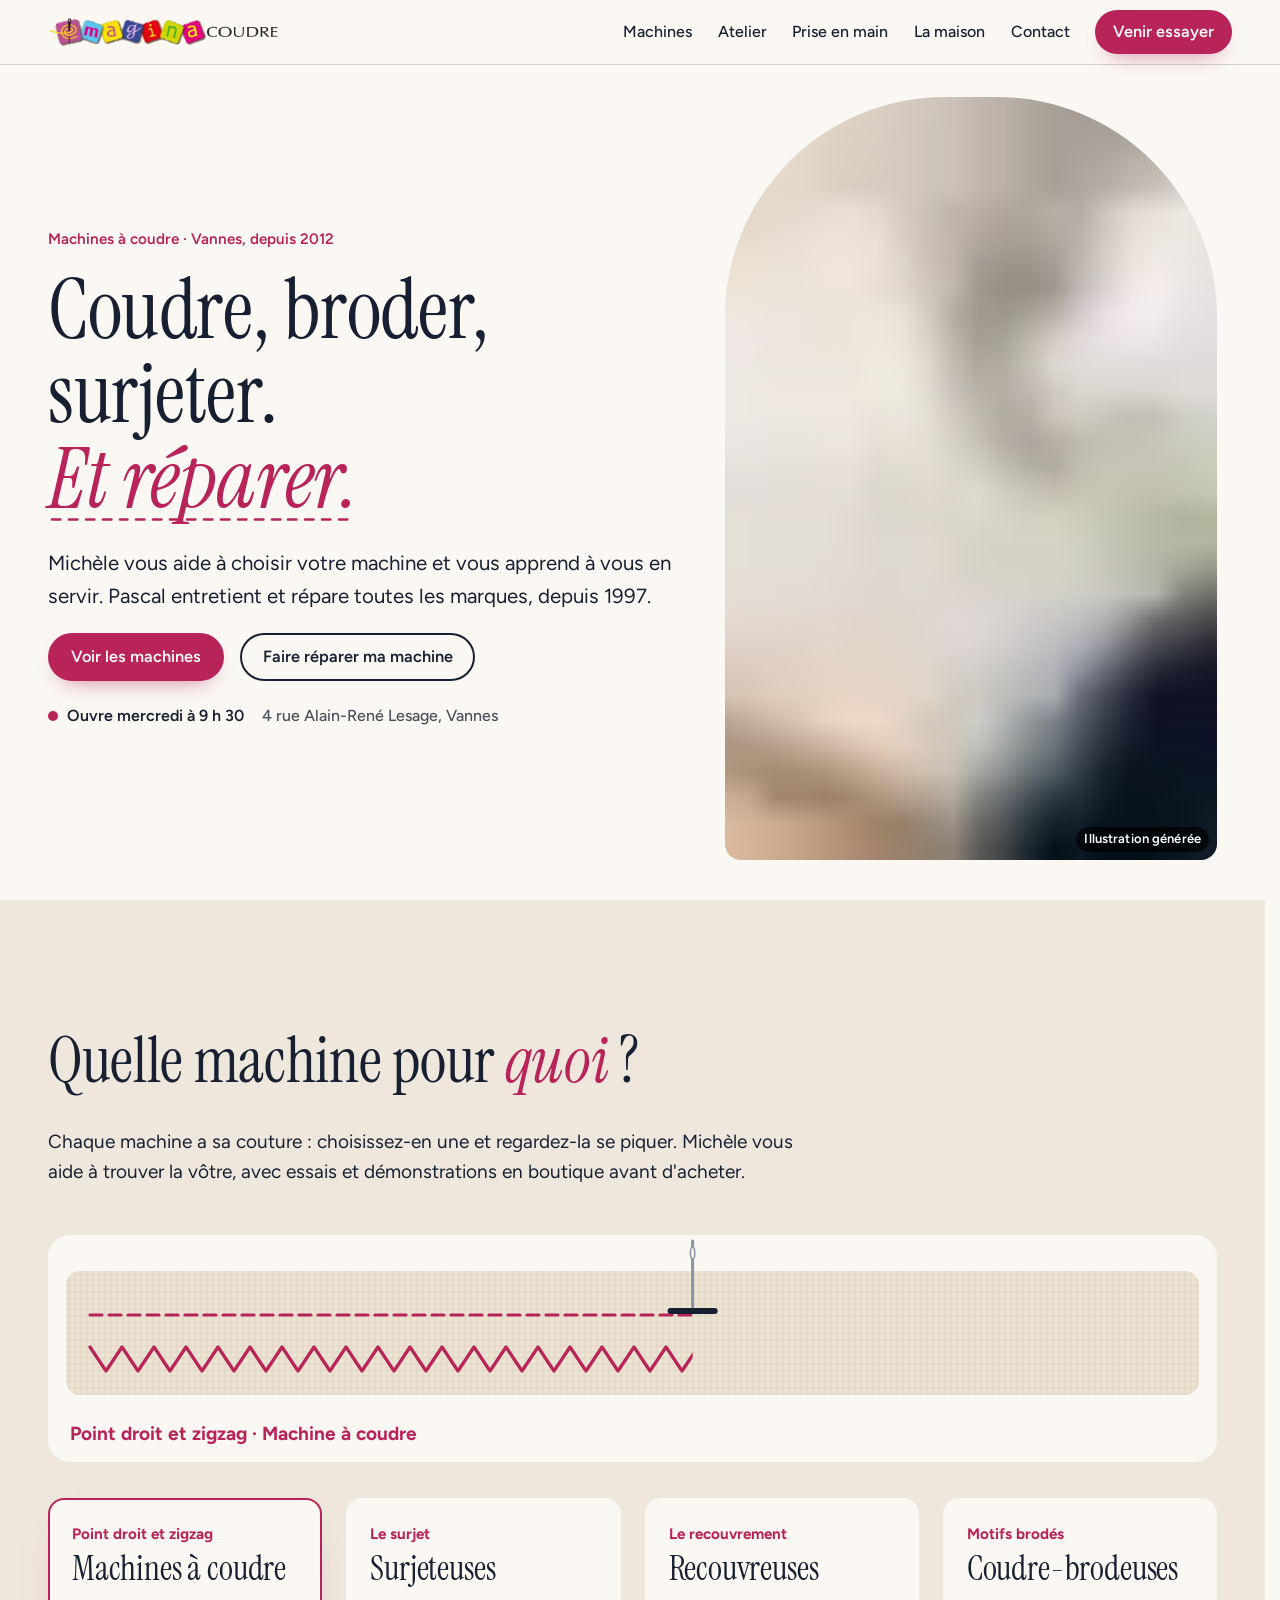
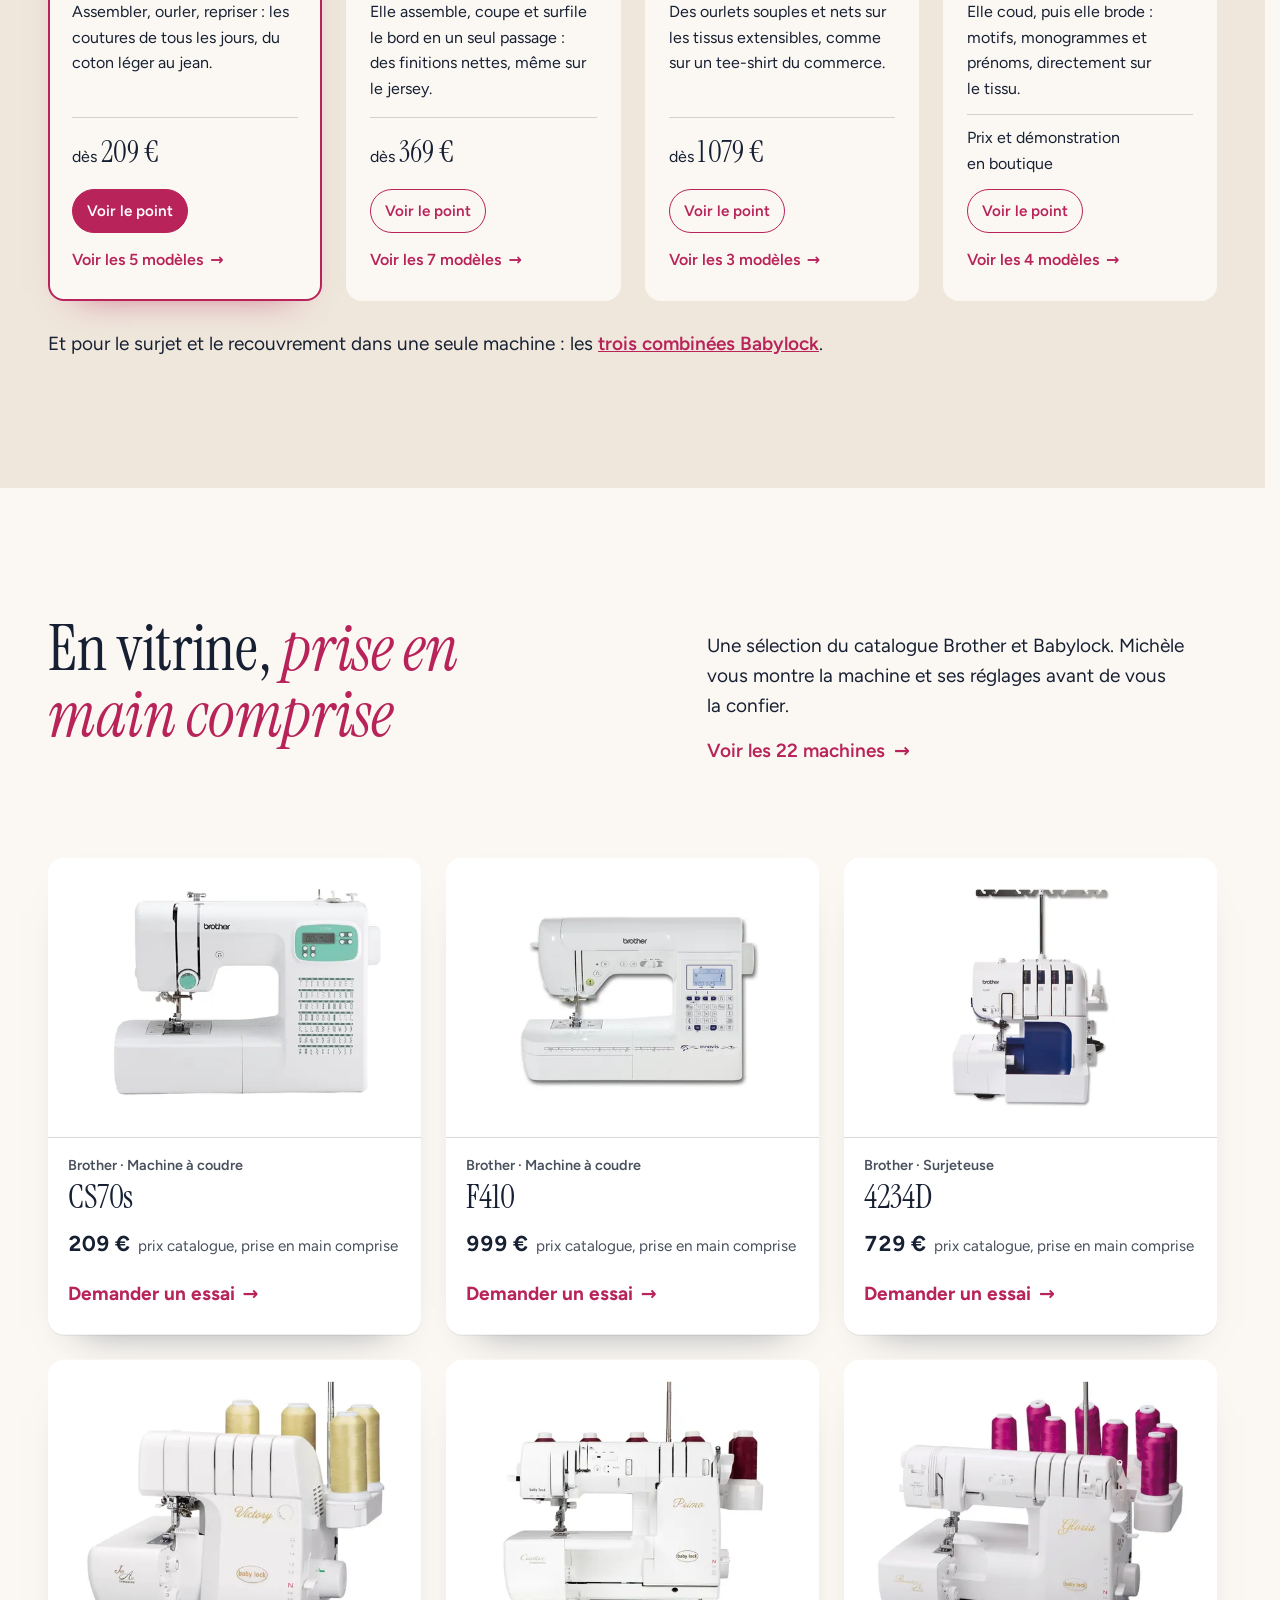
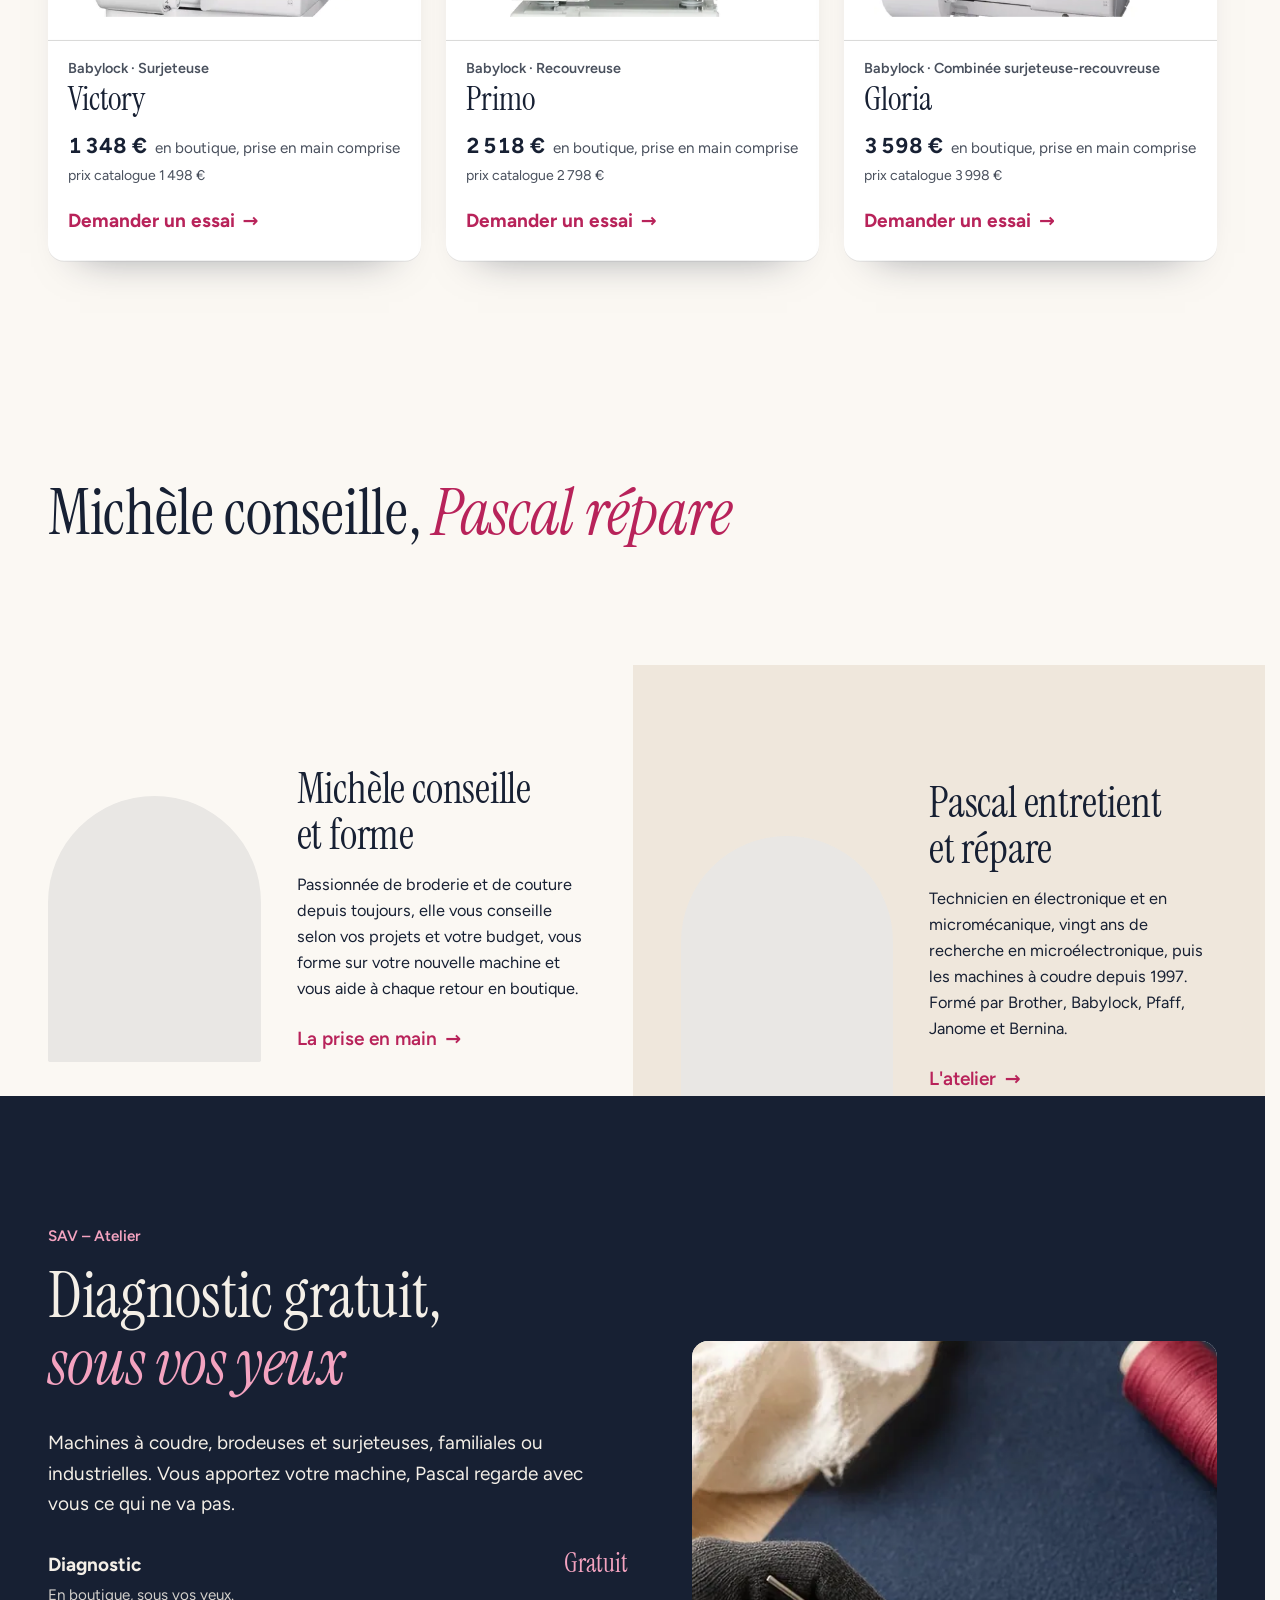
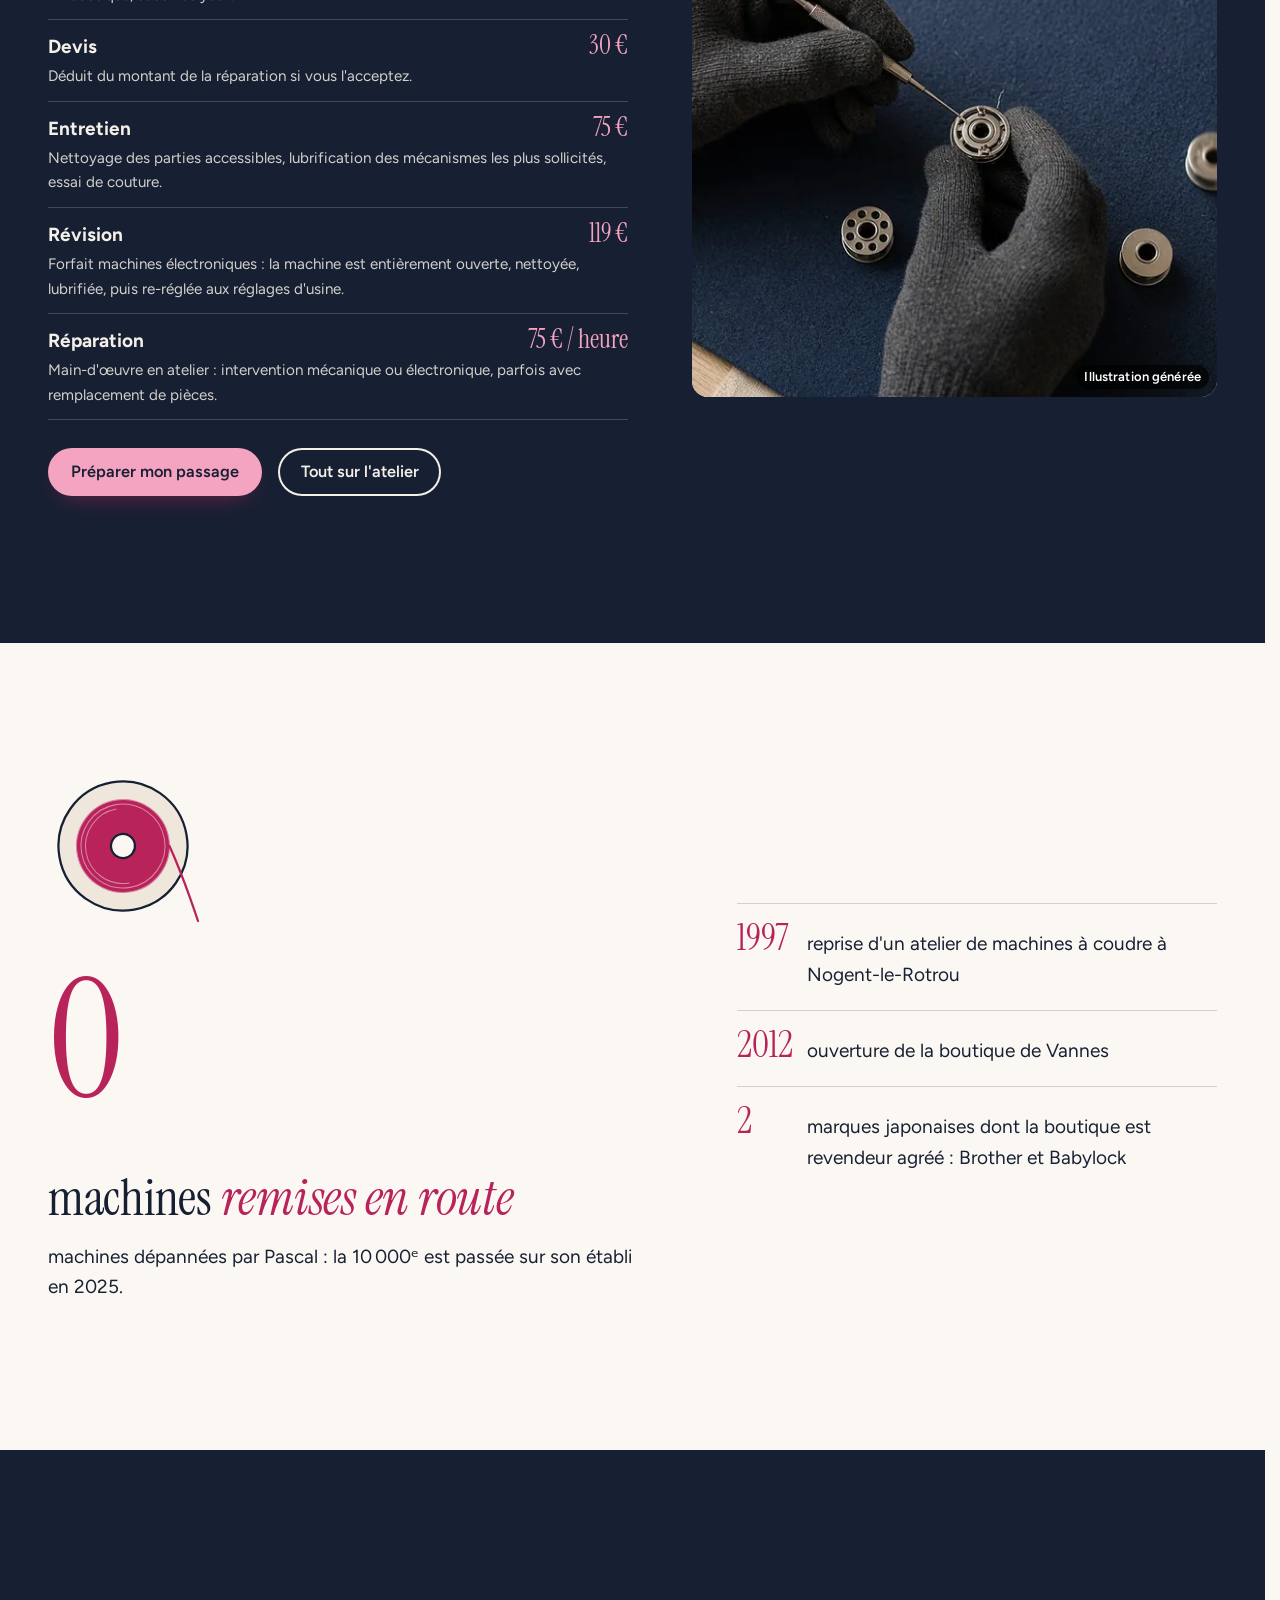
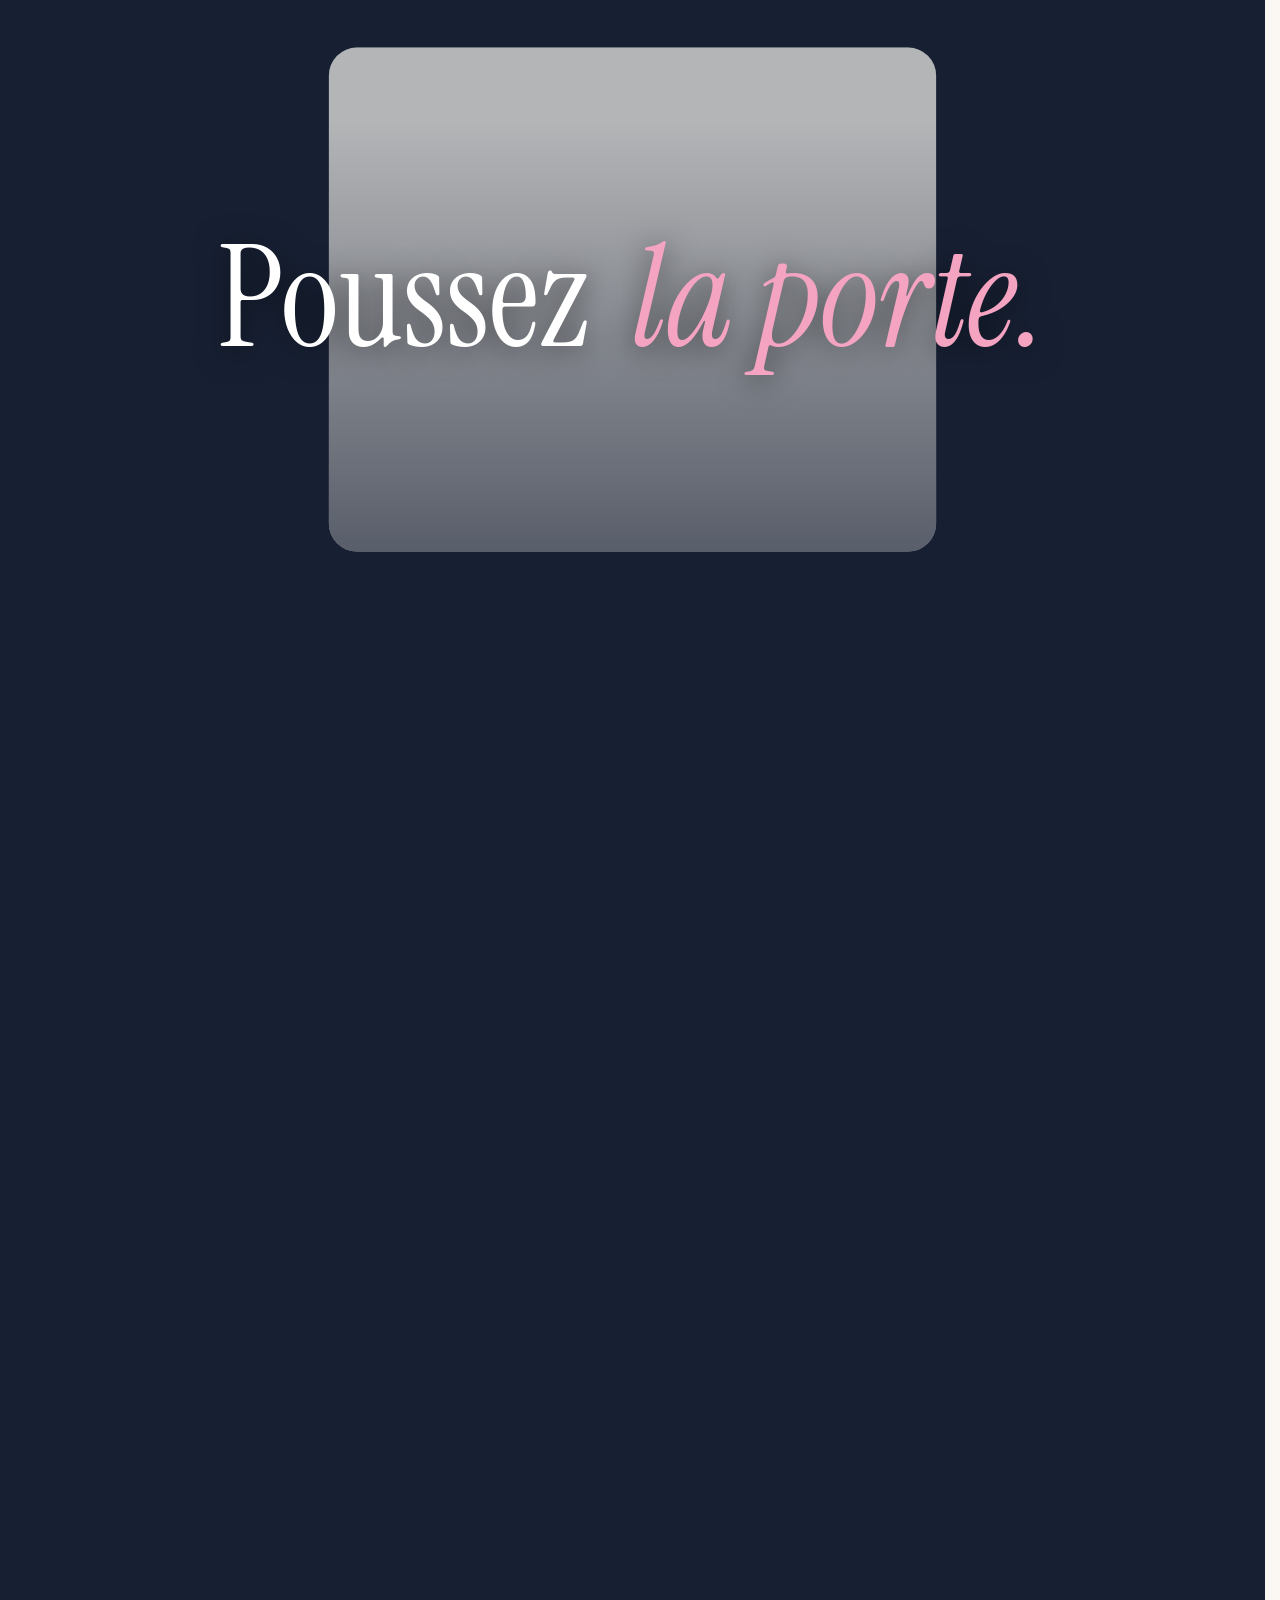
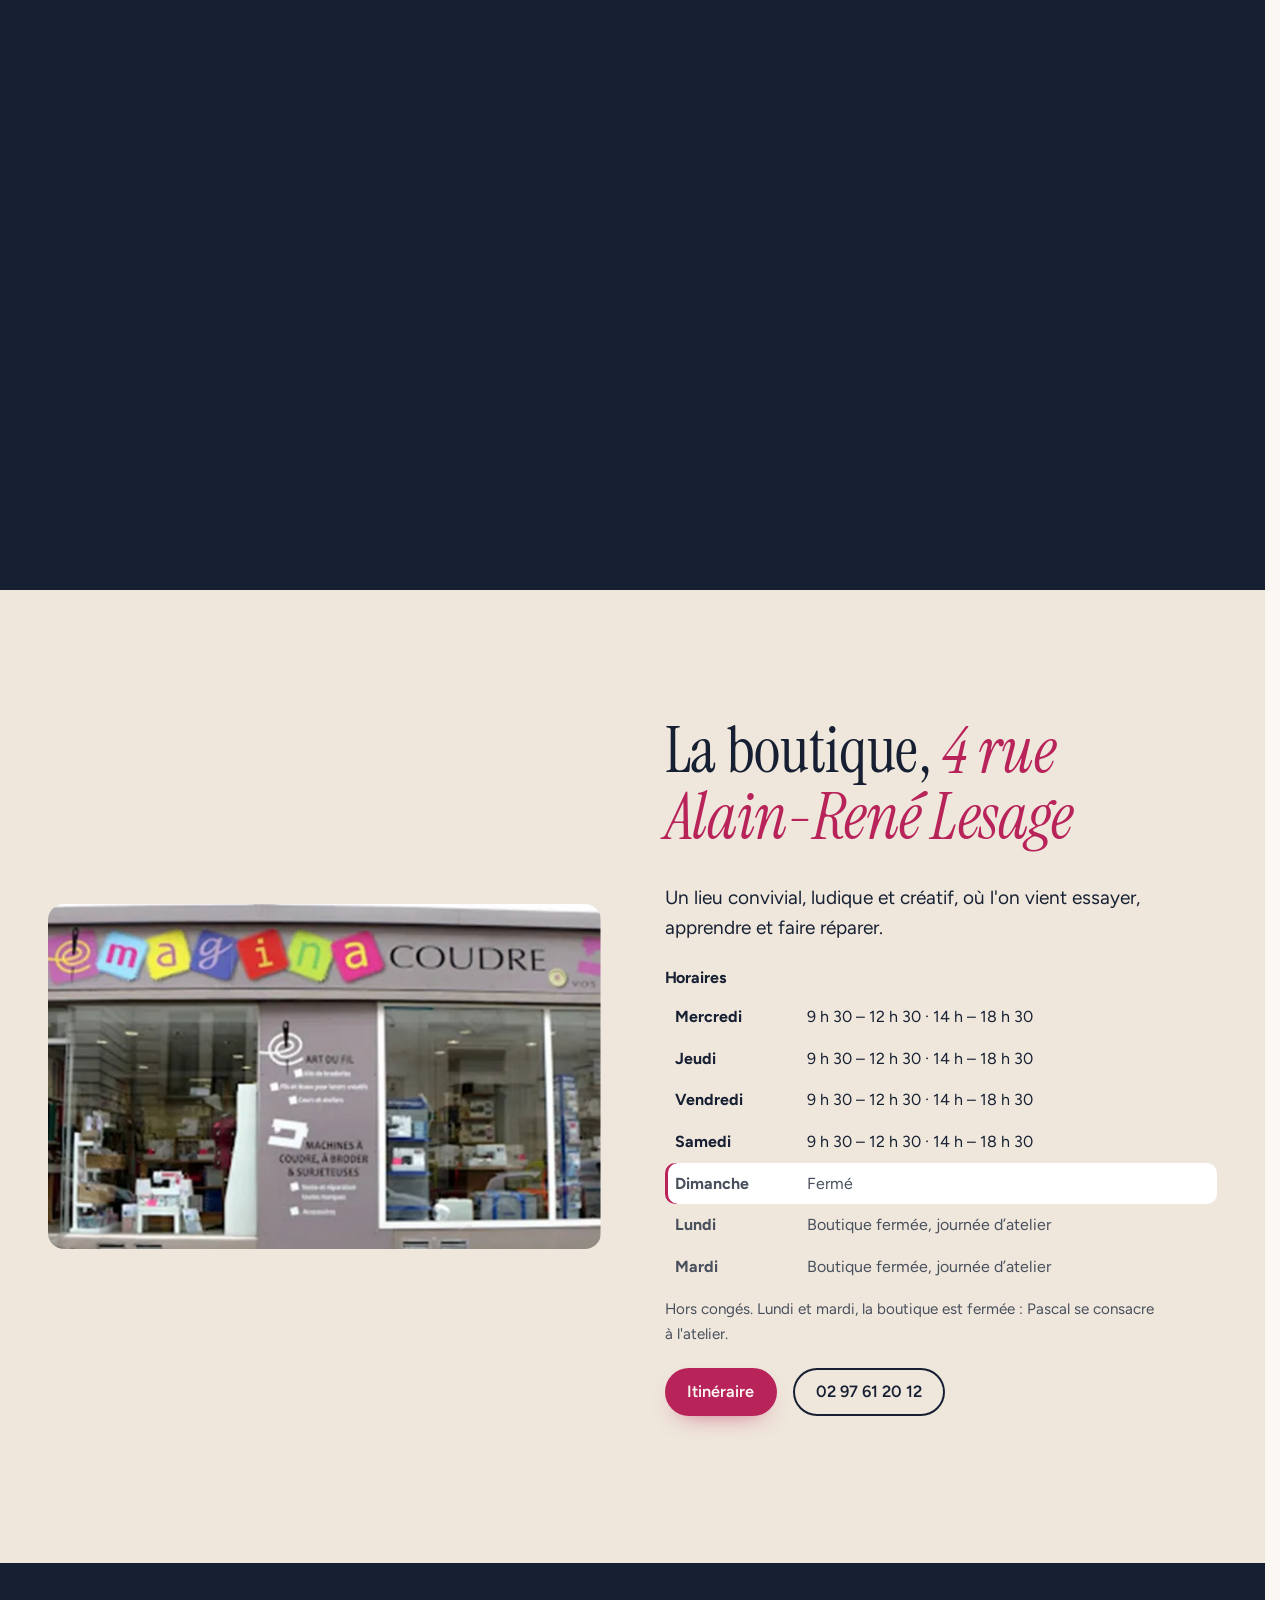
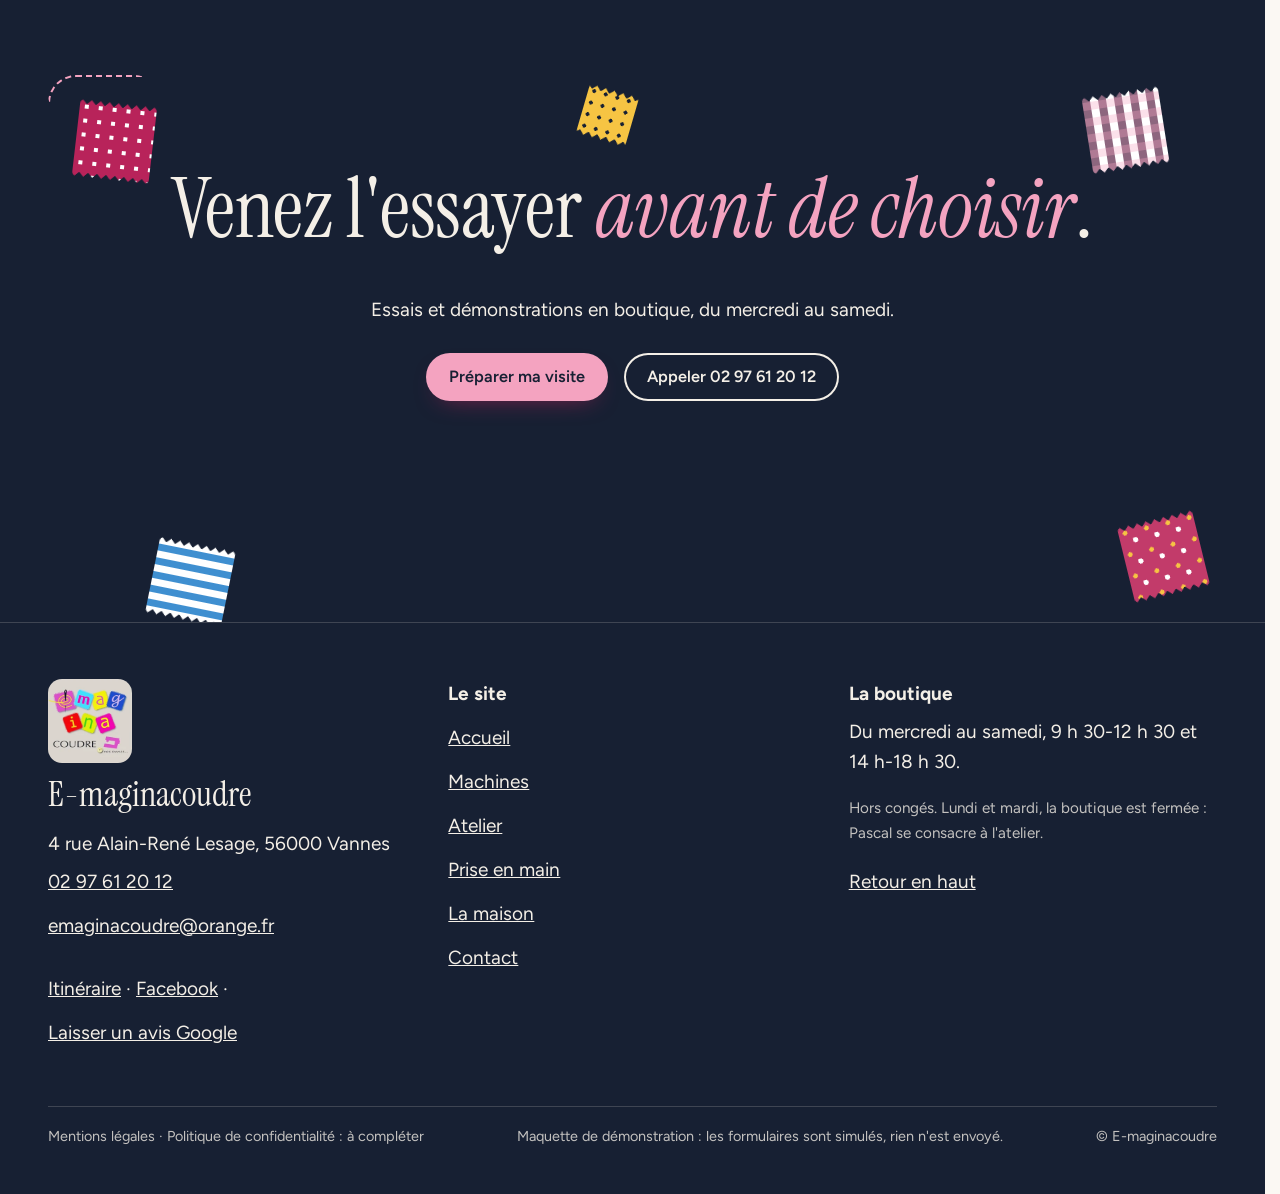
==== commit 118b288a: "Maquette v2 passe finale" ====
--- a/index.html
+++ b/index.html
@@ -1,5 +1,5 @@
 <!doctype html>
-<html lang="fr" data-v="1">
+<html lang="fr" data-v="2">
 <head>
 <meta charset="utf-8">
 <meta name="viewport" content="width=device-width, initial-scale=1, viewport-fit=cover">
@@ -35,14 +35,14 @@
 })();</script>
 <link rel="preload" href="/assets/polices/instrument-serif-400.woff2" as="font" type="font/woff2" crossorigin>
 <link rel="preload" href="/assets/polices/figtree-variable.woff2" as="font" type="font/woff2" crossorigin>
-<link rel="stylesheet" href="/assets/css/socle.css?v=1">
-<link rel="stylesheet" href="/assets/css/site.css?v=1">
-<link rel="modulepreload" href="/assets/js/site.js?v=1">
-<link rel="modulepreload" href="/assets/js/socle/index.js?v=1">
+<link rel="stylesheet" href="/assets/css/socle.css?v=2">
+<link rel="stylesheet" href="/assets/css/site.css?v=2">
+<link rel="modulepreload" href="/assets/js/site.js?v=2">
+<link rel="modulepreload" href="/assets/js/socle/index.js?v=2">
 <script src="/assets/vendor/gsap.min.js" defer></script>
 <script src="/assets/vendor/ScrollTrigger.min.js" defer></script>
 <script src="/assets/vendor/SplitText.min.js" defer></script>
-<script type="module" src="/assets/js/site.js?v=1"></script>
+<script type="module" src="/assets/js/site.js?v=2"></script>
 <meta name="theme-color" content="#FBF8F3">
 <link rel="icon" href="/assets/images/favicon.svg" type="image/svg+xml">
 <link rel="apple-touch-icon" href="/assets/images/apple-touch-icon.png">
@@ -129,37 +129,57 @@
   <div class="conteneur">
     <div class="tete-section">
       <h2 data-anime="lignes">Quelle machine pour <em>quoi</em> ?</h2>
-      <p data-anime>Chaque machine a sa couture. Michèle vous aide à trouver la vôtre, avec essais et démonstrations en boutique avant d&#39;acheter.</p>
+      <p data-anime>Chaque machine a sa couture : choisissez-en une et regardez-la se piquer. Michèle vous aide à trouver la vôtre, avec essais et démonstrations en boutique avant d&#39;acheter.</p>
+    </div>
+    <div class="banc" data-banc>
+      <svg class="banc-tissu" data-banc-svg role="img" aria-label="Bande de tissu où se coud le point de la machine choisie" data-visuel>
+        <defs>
+          <pattern id="trame" width="6" height="6" patternUnits="userSpaceOnUse"><rect width="6" height="6" fill="#EDE3D3"/><path d="M0 3h6M3 0v6" stroke="#E2D5C1" stroke-width="1"/></pattern>
+          <clipPath id="banc-clip"><rect data-banc-revele x="0" y="0" width="0" height="200"/></clipPath>
+        </defs>
+        <rect data-banc-fond x="0" y="18" width="1200" height="124" rx="14" fill="url(#trame)"/>
+        <g clip-path="url(#banc-clip)" data-banc-points></g>
+        <g class="banc-aiguille" data-banc-aiguille data-effet="banc-essai"><path d="M0 -60 V 6" class="banc-tige"/><ellipse cx="0" cy="-48" rx="2.2" ry="6" class="banc-chas"/><path d="M-22 10 h44" class="banc-pied"/></g>
+      </svg>
+      <p class="banc-legende" data-banc-legende aria-live="polite">Point droit et zigzag · Machine à coudre</p>
     </div>
     <ul class="points-grille" data-anime="cascade">
-      <li class="point-carte">
-        <svg class="couture couture--coudre" viewBox="0 0 320 90" aria-hidden="true" data-visuel data-fx="trace" data-effet="quatre-coutures"><rect x="0" y="8" width="320" height="74" rx="10" class="tissu"/><path d="M18 32 H302" data-fx-trait class="fil"/><path d="M18 52 L30 70 L42 52 L54 70 L66 52 L78 70 L90 52 L102 70 L114 52 L126 70 L138 52 L150 70 L162 52 L174 70 L186 52 L198 70 L210 52 L222 70 L234 52 L246 70 L258 52 L270 70 L282 52 L294 70" data-fx-trait class="fil"/></svg>
+      <li class="point-carte" data-point="coudre" data-point-nom="Point droit et zigzag · Machine à coudre">
         <p class="point-nom">Point droit et zigzag</p>
         <h3>Machines à coudre</h3>
         <p>Assembler, ourler, repriser : les coutures de tous les jours, du coton léger au jean.</p>
         <p class="point-prix" data-prix>dès <strong>209 €</strong></p>
-        <a href="/machines?type=coudre#catalogue" class="lien-fleche" data-libelle="Machines">Voir les 5 modèles</a>
-      </li><li class="point-carte">
-        <svg class="couture couture--surjeteuse" viewBox="0 0 320 90" aria-hidden="true" data-visuel data-fx="trace" data-effet="quatre-coutures"><rect x="0" y="8" width="320" height="52" rx="10" class="tissu"/><path d="M18 34 H302" data-fx-trait class="fil fil--fin"/><path d="M18 34 L28 74 L38 34 L48 74 L58 34 L68 74 L78 34 L88 74 L98 34 L108 74 L118 34 L128 74 L138 34 L148 74 L158 34 L168 74 L178 34 L188 74 L198 34 L208 74 L218 34 L228 74 L238 34 L248 74 L258 34 L268 74 L278 34 L288 74 L298 34" data-fx-trait class="fil"/><path d="M23 74 L33 46 L43 74 L53 46 L63 74 L73 46 L83 74 L93 46 L103 74 L113 46 L123 74 L133 46 L143 74 L153 46 L163 74 L173 46 L183 74 L193 46 L203 74 L213 46 L223 74 L233 46 L243 74 L253 46 L263 74 L273 46 L283 74 L293 46" data-fx-trait class="fil fil--fin"/></svg>
+        <p class="point-actions">
+          <button type="button" class="point-essai" data-point-essai aria-pressed="false">Voir le point<span class="visuellement-cache"> : Point droit et zigzag</span></button>
+          <a href="/machines?type=coudre#catalogue" class="lien-fleche" data-libelle="Machines">Voir les 5 modèles</a>
+        </p>
+      </li><li class="point-carte" data-point="surjeteuse" data-point-nom="Le surjet · Surjeteuse">
         <p class="point-nom">Le surjet</p>
         <h3>Surjeteuses</h3>
         <p>Elle assemble, coupe et surfile le bord en un seul passage : des finitions nettes, même sur le jersey.</p>
         <p class="point-prix" data-prix>dès <strong>369 €</strong></p>
-        <a href="/machines?type=surjeteuse#catalogue" class="lien-fleche" data-libelle="Machines">Voir les 7 modèles</a>
-      </li><li class="point-carte">
-        <svg class="couture couture--recouvreuse" viewBox="0 0 320 90" aria-hidden="true" data-visuel data-fx="trace" data-effet="quatre-coutures"><rect x="0" y="8" width="320" height="74" rx="10" class="tissu"/><path d="M18 34 H302" data-fx-trait class="fil"/><path d="M18 58 H302" data-fx-trait class="fil"/><path d="M18 38 L27 54 L36 38 L45 54 L54 38 L63 54 L72 38 L81 54 L90 38 L99 54 L108 38 L117 54 L126 38 L135 54 L144 38 L153 54 L162 38 L171 54 L180 38 L189 54 L198 38 L207 54 L216 38 L225 54 L234 38 L243 54 L252 38 L261 54 L270 38 L279 54 L288 38 L297 54" data-fx-trait class="fil fil--fin fil--dessous"/></svg>
+        <p class="point-actions">
+          <button type="button" class="point-essai" data-point-essai aria-pressed="false">Voir le point<span class="visuellement-cache"> : Le surjet</span></button>
+          <a href="/machines?type=surjeteuse#catalogue" class="lien-fleche" data-libelle="Machines">Voir les 7 modèles</a>
+        </p>
+      </li><li class="point-carte" data-point="recouvreuse" data-point-nom="Le recouvrement · Recouvreuse">
         <p class="point-nom">Le recouvrement</p>
         <h3>Recouvreuses</h3>
         <p>Des ourlets souples et nets sur les tissus extensibles, comme sur un tee-shirt du commerce.</p>
         <p class="point-prix" data-prix>dès <strong>1 079 €</strong></p>
-        <a href="/machines?type=recouvreuse#catalogue" class="lien-fleche" data-libelle="Machines">Voir les 3 modèles</a>
-      </li><li class="point-carte">
-        <svg class="couture couture--brodeuse" viewBox="0 0 320 90" aria-hidden="true" data-visuel data-fx="trace" data-effet="quatre-coutures"><rect x="0" y="8" width="320" height="74" rx="10" class="tissu"/><path d="M20 62 C 60 18, 104 22, 128 46 C 150 68, 186 70, 208 46 C 228 24, 262 22, 300 40" data-fx-trait class="fil"/><path d="M84 34 c -10 -18 6 -26 14 -12 c 8 -14 24 -6 14 12 c 16 2 14 20 -2 18 c 2 16 -16 18 -16 2 c -14 8 -24 -8 -10 -20 z" data-fx-trait class="fil fil--fin"/><path d="M232 56 c 12 -4 22 4 20 16 c -12 2 -20 -6 -20 -16 z M176 30 c -2 -12 10 -18 18 -10 c -6 10 -14 12 -18 10 z" data-fx-trait class="fil fil--fin"/></svg>
+        <p class="point-actions">
+          <button type="button" class="point-essai" data-point-essai aria-pressed="false">Voir le point<span class="visuellement-cache"> : Le recouvrement</span></button>
+          <a href="/machines?type=recouvreuse#catalogue" class="lien-fleche" data-libelle="Machines">Voir les 3 modèles</a>
+        </p>
+      </li><li class="point-carte" data-point="brodeuse" data-point-nom="Motifs brodés · Coudre-brodeuse">
         <p class="point-nom">Motifs brodés</p>
         <h3>Coudre-brodeuses</h3>
         <p>Elle coud, puis elle brode : motifs, monogrammes et prénoms, directement sur le tissu.</p>
         <p class="point-prix" data-prix>Prix et démonstration en boutique</p>
-        <a href="/machines?type=brodeuse#catalogue" class="lien-fleche" data-libelle="Machines">Voir les 4 modèles</a>
+        <p class="point-actions">
+          <button type="button" class="point-essai" data-point-essai aria-pressed="false">Voir le point<span class="visuellement-cache"> : Motifs brodés</span></button>
+          <a href="/machines?type=brodeuse#catalogue" class="lien-fleche" data-libelle="Machines">Voir les 4 modèles</a>
+        </p>
       </li>
     </ul>
     <p class="points-note" data-anime>Et pour le surjet et le recouvrement dans une seule machine : les <a href="/machines?type=combinee#catalogue">trois combinées Babylock</a>.</p>
@@ -185,7 +205,7 @@
       <p class="machine-marque">Brother · Machine à coudre</p>
       <h3 class="machine-nom">CS70s</h3>
       <p class="prix" data-prix><strong>209 €</strong> <span>prix catalogue, prise en main comprise</span></p>
-      <a href="/contact?sujet=essai&amp;machine=brother-cs70s#demande" class="machine-essai" data-libelle="Contact">Demander un essai<span class="visuellement-cache"> : Brother CS70s</span></a>
+      <a href="/contact?sujet=essai&amp;machine=brother-cs70s#demande" class="machine-essai" data-libelle="Contact"><span class="essai-long">Demander un essai</span><span class="essai-court">Essayer</span><span class="visuellement-cache"> : Brother CS70s</span></a>
     </div>
   </article></li><li data-fx="vitesse" data-fx-force="2"><article class="machine" data-type="coudre" data-marque="brother" id="m-brother-f410">
     <figure class="media machine-media" data-contain style="--cadrage:50% 50%">
@@ -197,7 +217,7 @@
       <p class="machine-marque">Brother · Machine à coudre</p>
       <h3 class="machine-nom">F410</h3>
       <p class="prix" data-prix><strong>999 €</strong> <span>prix catalogue, prise en main comprise</span></p>
-      <a href="/contact?sujet=essai&amp;machine=brother-f410#demande" class="machine-essai" data-libelle="Contact">Demander un essai<span class="visuellement-cache"> : Brother F410</span></a>
+      <a href="/contact?sujet=essai&amp;machine=brother-f410#demande" class="machine-essai" data-libelle="Contact"><span class="essai-long">Demander un essai</span><span class="essai-court">Essayer</span><span class="visuellement-cache"> : Brother F410</span></a>
     </div>
   </article></li><li data-fx="vitesse" data-fx-force="2"><article class="machine" data-type="surjeteuse" data-marque="brother" id="m-brother-4234d">
     <figure class="media machine-media" data-contain style="--cadrage:50% 50%">
@@ -209,7 +229,7 @@
       <p class="machine-marque">Brother · Surjeteuse</p>
       <h3 class="machine-nom">4234D</h3>
       <p class="prix" data-prix><strong>729 €</strong> <span>prix catalogue, prise en main comprise</span></p>
-      <a href="/contact?sujet=essai&amp;machine=brother-4234d#demande" class="machine-essai" data-libelle="Contact">Demander un essai<span class="visuellement-cache"> : Brother 4234D</span></a>
+      <a href="/contact?sujet=essai&amp;machine=brother-4234d#demande" class="machine-essai" data-libelle="Contact"><span class="essai-long">Demander un essai</span><span class="essai-court">Essayer</span><span class="visuellement-cache"> : Brother 4234D</span></a>
     </div>
   </article></li><li data-fx="vitesse" data-fx-force="2"><article class="machine" data-type="surjeteuse" data-marque="babylock" id="m-babylock-victory">
     <figure class="media machine-media" data-contain style="--cadrage:50% 50%">
@@ -221,7 +241,7 @@
       <p class="machine-marque">Babylock · Surjeteuse</p>
       <h3 class="machine-nom">Victory</h3>
       <p class="prix" data-prix><strong>1 348 €</strong> <span>en boutique, prise en main comprise</span><span class="prix-avant">prix catalogue 1 498 €</span></p>
-      <a href="/contact?sujet=essai&amp;machine=babylock-victory#demande" class="machine-essai" data-libelle="Contact">Demander un essai<span class="visuellement-cache"> : Babylock Victory</span></a>
+      <a href="/contact?sujet=essai&amp;machine=babylock-victory#demande" class="machine-essai" data-libelle="Contact"><span class="essai-long">Demander un essai</span><span class="essai-court">Essayer</span><span class="visuellement-cache"> : Babylock Victory</span></a>
     </div>
   </article></li><li data-fx="vitesse" data-fx-force="2"><article class="machine" data-type="recouvreuse" data-marque="babylock" id="m-babylock-primo">
     <figure class="media machine-media" data-contain style="--cadrage:50% 50%">
@@ -233,7 +253,7 @@
       <p class="machine-marque">Babylock · Recouvreuse</p>
       <h3 class="machine-nom">Primo</h3>
       <p class="prix" data-prix><strong>2 518 €</strong> <span>en boutique, prise en main comprise</span><span class="prix-avant">prix catalogue 2 798 €</span></p>
-      <a href="/contact?sujet=essai&amp;machine=babylock-primo#demande" class="machine-essai" data-libelle="Contact">Demander un essai<span class="visuellement-cache"> : Babylock Primo</span></a>
+      <a href="/contact?sujet=essai&amp;machine=babylock-primo#demande" class="machine-essai" data-libelle="Contact"><span class="essai-long">Demander un essai</span><span class="essai-court">Essayer</span><span class="visuellement-cache"> : Babylock Primo</span></a>
     </div>
   </article></li><li data-fx="vitesse" data-fx-force="2"><article class="machine" data-type="combinee" data-marque="babylock" id="m-babylock-gloria">
     <figure class="media machine-media" data-contain style="--cadrage:50% 50%">
@@ -245,7 +265,7 @@
       <p class="machine-marque">Babylock · Combinée surjeteuse-recouvreuse</p>
       <h3 class="machine-nom">Gloria</h3>
       <p class="prix" data-prix><strong>3 598 €</strong> <span>en boutique, prise en main comprise</span><span class="prix-avant">prix catalogue 3 998 €</span></p>
-      <a href="/contact?sujet=essai&amp;machine=babylock-gloria#demande" class="machine-essai" data-libelle="Contact">Demander un essai<span class="visuellement-cache"> : Babylock Gloria</span></a>
+      <a href="/contact?sujet=essai&amp;machine=babylock-gloria#demande" class="machine-essai" data-libelle="Contact"><span class="essai-long">Demander un essai</span><span class="essai-court">Essayer</span><span class="visuellement-cache"> : Babylock Gloria</span></a>
     </div>
   </article></li>
     </ul>
@@ -316,11 +336,25 @@
     </ul>
   </div>
 </section>
+<section class="entrez" id="entrez" data-fx="plein-ecran" data-fx-depart="inset(22% 26% 22% 26% round 28px)">
+  <div data-collant>
+    <figure class="media entrez-media" style="--cadrage:50% 50%">
+  <picture><source media="(max-width: 760px) and (orientation: portrait)" srcset="/assets/images/boutique-plein-mobile-640.webp 640w, /assets/images/boutique-plein-mobile-1080.webp 1080w" sizes="100vw">
+    <img src="/assets/images/boutique-plein-1600.webp" srcset="/assets/images/boutique-plein-960.webp 960w, /assets/images/boutique-plein-1600.webp 1600w, /assets/images/boutique-plein-1920.webp 1920w" sizes="100vw" alt="L&#39;intérieur de la boutique : étagères de tissus, de créations et de mercerie" width="1600" height="900" loading="lazy" decoding="async">
+  </picture>
+</figure>
+    <div class="entrez-mots" aria-hidden="true"><span data-fx-ecarte="g">Poussez</span><span data-fx-ecarte="d">la porte.</span></div>
+    <div class="entrez-legende conteneur" data-fx-apres>
+      <h2>Une boutique <em>à toucher du doigt</em></h2>
+      <p>Des machines à essayer, des tissus et des créations sur les étagères : la boutique de Vannes se veut conviviale, ludique et créative.</p>
+    </div>
+  </div>
+</section>
 <section class="boutique fond-sable" id="boutique">
   <div class="conteneur boutique-grille">
-    <figure class="media boutique-media" data-anime="rideau" style="--cadrage:50% 50%">
-  <picture>
-    <img src="/assets/images/boutique-interieur-960.webp" srcset="/assets/images/boutique-interieur-480.webp 480w, /assets/images/boutique-interieur-640.webp 640w, /assets/images/boutique-interieur-960.webp 960w" sizes="(max-width: 760px) 100vw, 50vw" alt="L&#39;intérieur de la boutique : étagères de tissus, de créations et de mercerie" width="960" height="720" loading="lazy" decoding="async">
+    <figure class="media boutique-media" data-anime="rideau" style="--cadrage:50% 45%">
+  <picture>
+    <img src="/assets/images/boutique-vitrine-960.webp" srcset="/assets/images/boutique-vitrine-480.webp 480w, /assets/images/boutique-vitrine-640.webp 640w, /assets/images/boutique-vitrine-960.webp 960w" sizes="(max-width: 760px) 100vw, 50vw" alt="La vitrine de la boutique, à Vannes" width="960" height="540" loading="lazy" decoding="async">
   </picture>
 </figure>
     <div>
@@ -337,8 +371,9 @@
   </div>
 </section>
 <section class="fin fond-nuit" id="fin">
+  <div class="fin-coupons" aria-hidden="true" data-visuel data-effet="coupons"><span class="coupon coupon--pois coupon--1"></span><span class="coupon coupon--vichy coupon--2"></span><span class="coupon coupon--rayures coupon--3"></span><span class="coupon coupon--fleurs coupon--4"></span><span class="coupon coupon--pois-jaune coupon--5"></span><span class="coupon coupon--chevrons coupon--6"></span></div>
   <div class="conteneur fin-cadre">
-    <svg class="fin-couture" viewBox="0 0 1000 400" preserveAspectRatio="none" aria-hidden="true" data-superpose data-visuel data-fx="trace" data-effet="couture-appel"><rect x="8" y="8" width="984" height="384" rx="28" data-fx-trait/></svg>
+    <div class="fin-bord" aria-hidden="true" data-superpose data-effet="couture-appel"></div>
     <h2 data-anime="lignes">Venez l'essayer <em>avant de choisir</em>.</h2>
     <p data-anime>Essais et démonstrations en boutique, du mercredi au samedi.</p>
     <p class="ouv-actions fin-actions" data-anime>
--- a/assets/css/site.css
+++ b/assets/css/site.css
@@ -126,6 +126,53 @@
 .couture .fil { fill: none; stroke: var(--accent); stroke-width: 3; stroke-linecap: round; stroke-linejoin: round; }
 .couture .fil--fin { stroke: var(--nuit); stroke-width: 1.6; opacity: .7; }
 .couture .fil--dessous { stroke-dasharray: none; opacity: .45; }
+
+/* Banc d'essai : la couture choisie se pique sur une bande de tissu. */
+.banc { margin-bottom: clamp(20px, 3vw, 36px); padding: clamp(10px, 1.6vw, 18px) clamp(10px, 1.6vw, 18px) 12px; border-radius: calc(var(--rayon) + 6px); background: var(--fond); }
+.banc-tissu { display: block; width: 100%; height: 160px; overflow: visible; }
+.banc .fil { fill: none; stroke: var(--accent); stroke-width: 3.2; stroke-linecap: round; stroke-linejoin: round; }
+.banc .pointille { stroke-dasharray: 12 7; }
+.banc .fil--fin { stroke: var(--nuit); stroke-width: 1.8; opacity: .75; }
+.banc .fil--dessous { opacity: .4; }
+.banc .fil--fleur { stroke: var(--accent); opacity: 1; }
+.banc-tige { stroke: #8a93a6; stroke-width: 3; stroke-linecap: round; }
+.banc-chas { fill: var(--fond); stroke: #8a93a6; stroke-width: 1.5; }
+.banc-pied { stroke: var(--nuit); stroke-width: 6; stroke-linecap: round; }
+.banc-legende { margin: 6px 4px 0; font-weight: 700; color: var(--accent); min-height: 1.6em; }
+html:not(.js) .banc, html.secours .banc { display: none; }
+.point-carte { border: 2px solid transparent; transition: border-color .3s, box-shadow .3s; }
+.point-carte.est-choisie { border-color: var(--accent); box-shadow: 0 18px 36px -28px color-mix(in srgb, var(--accent) 80%, transparent); }
+.point-actions { margin: 0 !important; display: flex; flex-wrap: wrap; align-items: center; gap: 4px 14px; }
+.point-essai { min-height: 44px; padding: 0 14px; border-radius: 999px; border: 1.5px solid var(--accent); background: transparent; color: var(--accent); font: 600 .95rem var(--police-texte); cursor: pointer; }
+.point-essai[aria-pressed="true"] { background: var(--accent); color: #fff; }
+html:not(.js) .point-essai, html.secours .point-essai { display: none; }
+
+/* « Poussez la porte » : la photo de la boutique s'ouvre jusqu'au plein écran. */
+.entrez { background: var(--nuit); color: #fff; }
+.entrez [data-collant] { display: grid; place-items: center; }
+.entrez-media { position: absolute !important; inset: 0; }
+.entrez-media::after { content: ''; position: absolute; inset: 0; background: linear-gradient(180deg, #17203300 30%, #172033d9 100%), #17203340; pointer-events: none; }
+.entrez-mots { position: absolute; inset: 0; z-index: 2; display: flex; justify-content: center; align-items: center; gap: .3em; pointer-events: none; font-family: var(--police-titres); font-size: clamp(3.4rem, min(11vw, 18vh), 10rem); line-height: 1.2; color: #fff; text-shadow: 0 4px 30px #0009; white-space: nowrap; }
+.entrez-mots span:last-child { font-style: italic; color: var(--accent-clair); }
+.entrez-legende { position: absolute; left: 0; right: 0; bottom: clamp(28px, 7vh, 72px); z-index: 3; text-align: center; color: #fff; }
+.entrez-legende h2 { font-size: clamp(2.2rem, min(4.6vw, 7vh), 4.2rem); text-shadow: 0 4px 30px #0008; }
+.entrez-legende h2 em { color: var(--accent-clair); }
+.entrez-legende p { max-width: 36em; margin-inline: auto; text-shadow: 0 2px 16px #000a; }
+:is(html.secours, html:not(.js)) .entrez-media { position: relative !important; }
+:is(html.secours, html:not(.js)) .entrez-mots { display: none; }
+:is(html.secours, html:not(.js)) .entrez-legende { position: relative; bottom: auto; padding-block: 40px; }
+
+/* Catalogue groupé par type. */
+.groupe { margin-bottom: clamp(36px, 5vw, 64px); }
+.groupe[hidden] { display: none; }
+.groupe-tete { display: grid; grid-template-columns: minmax(0, 220px) minmax(0, 1fr); gap: 12px 28px; align-items: center; margin-bottom: 18px; padding-bottom: 14px; border-bottom: 1px solid var(--ligne); }
+.groupe-couture { margin: 0; }
+.groupe-nom { margin: 0 0 .2em; display: flex; align-items: baseline; gap: .4em; }
+.groupe-compte { font-family: var(--police-texte); font-size: .95rem; font-weight: 700; color: var(--accent); }
+.groupe-usage { margin: 0; max-width: 46em; font-size: 1.02rem; }
+.machine-media img { transition: transform .5s var(--courbe); }
+.machine:hover .machine-media img { transform: scale(1.05); }
+h4.machine-nom { font-weight: 400; }
 
 /* Machines : cartes (accueil et catalogue). */
 .vitrine { padding-block: clamp(64px, 10vw, 128px); }
@@ -147,15 +194,19 @@
 .prix--boutique span { color: var(--nuit); font-weight: 600; }
 .machine-essai { margin-top: auto; display: inline-flex; align-items: center; min-height: 44px; font-weight: 700; color: var(--accent); text-decoration: none; gap: .4em; }
 .machine-essai::after { content: '→'; }
+.essai-court { display: none; }
+@media (max-width: 560px) { .essai-long { display: none; } .essai-court { display: inline; } }
 
 /* Michèle et Pascal : deux volets. */
-.duo { padding-top: clamp(64px, 10vw, 120px); overflow: clip; }
+.duo { padding-top: clamp(64px, 10vw, 120px); }
 .duo-titre { margin-bottom: clamp(24px, 4vw, 48px); }
 .duo-volets { display: grid; grid-template-columns: minmax(0, 1fr) minmax(0, 1fr); }
-.duo-volet { display: grid; grid-template-columns: minmax(0, .9fr) minmax(0, 1.1fr); gap: clamp(16px, 2.4vw, 32px); align-items: center; padding: clamp(28px, 4vw, 56px) var(--gouttiere); }
+.duo-volet { display: grid; grid-template-columns: minmax(0, .85fr) minmax(0, 1.15fr); gap: clamp(18px, 2.8vw, 40px); align-items: end; padding: clamp(36px, 5vw, 72px) var(--gouttiere); }
+.duo-volet--pascal { padding-top: clamp(60px, 9vw, 130px); }
+.duo-texte h3 { font-size: clamp(2rem, 1.5rem + 1.4vw, 2.9rem); margin-bottom: .3em; }
 .duo-volet--michele { background: var(--fond); }
 .duo-volet--pascal { background: var(--sable); }
-.duo-media { aspect-ratio: 4 / 5; }
+.duo-media { aspect-ratio: 4 / 5; border-radius: 999px 999px var(--rayon) var(--rayon); max-width: 320px; }
 .duo-texte p { font-size: 1.02rem; }
 
 /* Atelier sur bleu nuit. */
@@ -190,7 +241,7 @@
 /* Boutique et horaires. */
 .boutique { padding-block: clamp(64px, 10vw, 128px); }
 .boutique-grille { display: grid; grid-template-columns: minmax(0, 1fr) minmax(0, 1fr); gap: clamp(28px, 5vw, 72px); align-items: center; }
-.boutique-media { aspect-ratio: 4 / 3; }
+.boutique-media { aspect-ratio: 16 / 10; }
 .horaires { list-style: none; margin: 0 0 10px; padding: 0; }
 .horaires li { display: grid; grid-template-columns: 7.5em minmax(0, 1fr); gap: 12px; padding: 8px 10px; border-radius: 10px; font-size: 1rem; }
 .horaires-jour { font-weight: 700; }
@@ -202,9 +253,24 @@
 /* Appel final : cadre cousu. */
 .fin { padding-block: clamp(56px, 9vw, 112px); }
 .fin-cadre { position: relative; text-align: center; padding: clamp(48px, 7vw, 96px) clamp(20px, 5vw, 72px); }
-.fin-couture { position: absolute; inset: 0; width: 100%; height: 100%; overflow: visible; pointer-events: none; }
-.fin-couture rect { fill: none; stroke: var(--accent-clair); stroke-width: 2; vector-effect: non-scaling-stroke; }
-.fin h2 { margin-inline: auto; max-width: 15em; font-size: clamp(2.6rem, min(6vw, 9vh), 5.4rem); }
+.fin { overflow: clip; }
+.fin-bord { position: absolute; inset: 0; border: 2.5px dashed var(--accent-clair); border-radius: 28px; pointer-events: none; }
+.fin-coupons { position: absolute; inset: 0; pointer-events: none; }
+.coupon { position: absolute; width: clamp(54px, 6vw, 92px); aspect-ratio: 1; border-radius: 4px; box-shadow: 0 18px 30px -18px #000a;
+  --cran: 9px;
+  -webkit-mask: conic-gradient(from -45deg at bottom, #0000, #000 1deg 89deg, #0000 90deg) bottom / var(--cran) 51% repeat-x, conic-gradient(from 135deg at top, #0000, #000 1deg 89deg, #0000 90deg) top / var(--cran) 51% repeat-x;
+          mask: conic-gradient(from -45deg at bottom, #0000, #000 1deg 89deg, #0000 90deg) bottom / var(--cran) 51% repeat-x, conic-gradient(from 135deg at top, #0000, #000 1deg 89deg, #0000 90deg) top / var(--cran) 51% repeat-x; }
+.coupon--pois { background: radial-gradient(circle, #fff 22%, transparent 24%) 0 0 / 14px 14px, var(--accent); }
+.coupon--vichy { background: repeating-linear-gradient(0deg, #f4a3c055 0 8px, transparent 8px 16px), repeating-linear-gradient(90deg, #f4a3c088 0 8px, #fff 8px 16px); }
+.coupon--rayures { background: repeating-linear-gradient(0deg, #fff 0 7px, #3f8fd0 7px 14px); }
+.coupon--fleurs { background: radial-gradient(circle at 30% 30%, #f6c443 10%, transparent 11%) 0 0 / 22px 22px, radial-gradient(circle at 70% 70%, #fff 12%, transparent 13%) 0 0 / 22px 22px, #c23b6a; }
+.coupon--pois-jaune { background: radial-gradient(circle, #172033 20%, transparent 22%) 0 0 / 12px 12px, #f6c443; }
+.coupon--chevrons { background: repeating-linear-gradient(45deg, var(--sable) 0 8px, #e6d6c2 8px 16px); }
+.coupon--1 { left: 6%; top: 14%; } .coupon--2 { right: 8%; top: 10%; } .coupon--3 { left: 12%; bottom: 12%; }
+.coupon--4 { right: 5%; bottom: 18%; } .coupon--5 { left: 46%; top: 3%; width: clamp(40px, 4vw, 60px); } .coupon--6 { right: 22%; bottom: 4%; width: clamp(44px, 4.4vw, 66px); }
+@media (max-width: 760px) { .coupon--5, .coupon--6, .coupon--3 { display: none; } .coupon { width: 48px; } .coupon--1 { left: 2%; top: 4%; } .coupon--2 { right: 3%; top: 3%; } .coupon--4 { right: 3%; bottom: 3%; } }
+.fin h2 { margin-inline: auto; max-width: 13em; font-size: clamp(2.8rem, min(6.6vw, 10vh), 6.2rem); }
+.fin-cadre > :not(.fin-bord) { position: relative; z-index: 1; }
 .fin p { max-width: 36em; margin-inline: auto; }
 .fin-actions { justify-content: center; margin-top: 28px; }
 
@@ -240,9 +306,10 @@
 .catalogue-tete h2 { margin: 0; }
 .catalogue-compte { margin: 0 0 0 auto; font-weight: 600; color: var(--texte-doux); font-variant-numeric: tabular-nums; }
 .catalogue-grille { list-style: none; margin: 0; padding: 0; display: grid; grid-template-columns: repeat(4, minmax(0, 1fr)); gap: clamp(12px, 1.6vw, 24px); }
-.catalogue-grille > li.est-cache { display: none; }
+.catalogue-groupes li.est-cache { display: none; }
 .catalogue-grille > li { transition: opacity .35s var(--courbe); }
-.catalogue-grille.filtrage > li { opacity: 0; }
+.catalogue-groupes.filtrage li[data-type] { opacity: 0; }
+.catalogue-groupes li[data-type] { transition: opacity .35s var(--courbe); }
 .catalogue-vide { padding: 32px 0; font-weight: 600; }
 .lire-prix { padding-block: clamp(56px, 8vw, 104px); }
 .lire-prix-grille { list-style: none; margin: 0; padding: 0; display: grid; grid-template-columns: repeat(3, minmax(0, 1fr)); gap: clamp(14px, 2vw, 24px); }
@@ -281,6 +348,8 @@
 .tarifs-cartes { grid-row: span 2; display: grid; gap: 16px; }
 .tarif-carte { display: grid; grid-template-columns: minmax(0, 1fr) auto; gap: 4px 20px; padding: 22px 24px; border-radius: var(--rayon); background: var(--fond); border: 2px solid transparent; transition: border-color .3s; }
 .tarif-carte h3 { margin: 0; }
+.tarif-picto { grid-column: 1 / -1; width: 48px; height: 48px; margin-bottom: 4px; overflow: visible; }
+.tarif-picto path, .tarif-picto circle { fill: none; stroke: var(--accent); stroke-width: 2.4; stroke-linecap: round; stroke-linejoin: round; }
 .tarif-carte-prix { margin: 0; font-family: var(--police-titres); font-size: 2rem; color: var(--accent); white-space: nowrap; text-align: right; }
 .tarif-carte p:not(.tarif-carte-prix) { grid-column: 1 / -1; margin: 4px 0 8px; font-size: 1rem; }
 .tarif-carte .bouton { grid-column: 1 / -1; justify-self: start; min-height: 44px; }
@@ -289,7 +358,7 @@
 .recap { padding: 22px 24px; border-radius: var(--rayon); background: var(--nuit); color: var(--nuit-texte); }
 .recap .bouton { background: var(--accent-clair); color: var(--nuit); }
 .recap-titre { margin: 0 0 .3em; font-weight: 700; }
-.recap-texte { min-height: 3.2em; }
+.recap-texte { min-height: 4.9em; }
 @media (min-width: 761px) { .recap:not(.recap--contact) { position: sticky; top: calc(var(--entete-h) + 24px); } }
 .revision { padding-block: clamp(64px, 10vw, 120px); }
 .revision-grille { display: grid; grid-template-columns: minmax(0, 1fr) minmax(0, 1fr); gap: clamp(28px, 5vw, 72px); align-items: center; }
@@ -312,7 +381,7 @@
 .ouv-pem-bas { display: grid; grid-template-columns: minmax(0, 1.1fr) minmax(0, 1fr); gap: 16px clamp(24px, 5vw, 72px); align-items: start; }
 .ouv-pem-bas .info-cle { margin-bottom: 14px; }
 @media (min-width: 761px) { .ouv-pem-texte { order: -1; margin: 0; } }
-.ouv-pem-media { margin-top: clamp(20px, 4vh, 44px); width: 100%; aspect-ratio: 21 / 9; max-height: 64svh; border-radius: 0; }
+.ouv-pem-media { margin-top: clamp(20px, 4vh, 44px); width: 100%; aspect-ratio: 3 / 1; max-height: 52svh; border-radius: 0; }
 .temps { padding-block: clamp(64px, 10vw, 120px); }
 .temps-grille { display: grid; grid-template-columns: minmax(0, 1.15fr) minmax(0, .85fr); gap: clamp(28px, 5vw, 80px); align-items: center; }
 .temps-liste { list-style: none; margin: 0; padding: 0; counter-reset: t; }
@@ -321,7 +390,8 @@
 .temps-liste h3 { margin: 0 0 .25em; }
 .temps-liste p { margin: 0; }
 .citation { margin: 0; }
-.citation-media { aspect-ratio: 4 / 5; }
+.citation-media { aspect-ratio: 4 / 5; max-width: 400px; border-radius: 999px 999px var(--rayon) var(--rayon); }
+.citation { justify-self: center; max-width: 440px; }
 .citation blockquote { margin: -48px 16px 0; position: relative; z-index: 2; padding: 22px 24px; border-radius: var(--rayon); background: var(--nuit); color: var(--nuit-texte); }
 .citation blockquote p { margin: 0; font-family: var(--police-titres); font-style: italic; font-size: clamp(1.5rem, 1.2rem + 1vw, 2rem); line-height: 1.2; }
 .citation figcaption { margin: 10px 16px 0; font-weight: 700; }
@@ -356,16 +426,19 @@
 .ouv-maison-intro { margin-top: 16px; }
 .ouv-maison .ouv-actions .info-cle { font-weight: 600; }
 .histoire { padding-block: clamp(64px, 10vw, 120px); }
-.frise { position: relative; display: grid; grid-template-columns: 40px minmax(0, 1fr); gap: 24px; margin-top: 24px; }
-.frise-fil { width: 40px; height: 100%; overflow: visible; }
+.frise { position: relative; margin-top: 24px; padding-left: 64px; }
+.frise-fil { position: absolute; left: 0; top: 0; bottom: 0; width: 40px; height: 100%; overflow: visible; }
+.frise-media { width: clamp(120px, 14vw, 200px); aspect-ratio: 4 / 3; }
+.frise-picto { width: clamp(90px, 9vw, 130px); height: auto; }
+.frise-picto rect, .frise-picto path { fill: none; stroke: var(--accent); stroke-width: 2.2; stroke-linecap: round; }
 .frise-fil path { fill: none; stroke: var(--accent); stroke-width: 3; stroke-linecap: round; vector-effect: non-scaling-stroke; }
 .frise-liste { list-style: none; margin: 0; padding: 0; display: grid; gap: 8px; }
-.frise-liste li { display: grid; grid-template-columns: minmax(0, 9rem) minmax(0, 1fr); gap: 8px 32px; align-items: baseline; padding: 18px 0; border-bottom: 1px solid var(--ligne); }
+.frise-liste li { display: grid; grid-template-columns: minmax(0, 9rem) minmax(0, 1fr) auto; gap: 8px 32px; align-items: center; padding: 18px 0; border-bottom: 1px solid var(--ligne); }
 .frise-liste strong { font-family: var(--police-titres); font-weight: 400; font-size: clamp(2.2rem, 4vw, 3.6rem); line-height: 1; color: var(--accent); }
 .frise-liste p { margin: 0; font-size: 1.08rem; max-width: 36em; }
 .equipe { padding-block: clamp(64px, 10vw, 120px); }
 .equipe-grille { display: grid; grid-template-columns: repeat(2, minmax(0, 1fr)); gap: clamp(20px, 4vw, 56px); }
-.personne-media { aspect-ratio: 16 / 10; max-height: 340px; margin-bottom: 18px; }
+.personne-media { aspect-ratio: 4 / 5; max-width: 300px; margin-bottom: 18px; border-radius: 999px 999px var(--rayon) var(--rayon); }
 .personne .surtitre { margin-bottom: .3em; }
 .marques { padding-block: clamp(48px, 8vw, 104px); overflow: hidden; }
 .marques-ruban { margin-bottom: clamp(28px, 4vw, 48px); }
@@ -407,9 +480,10 @@
 }
 
 /* CONTACT · carte de visite. */
+.carte-tampon { position: absolute; right: clamp(16px, 3vw, 40px); top: clamp(16px, 3vw, 40px); width: clamp(64px, 7vw, 96px); height: auto; border-radius: 14px; transform: rotate(8deg); box-shadow: 0 12px 24px -16px #0007; }
 .ouv-contact { padding: calc(var(--entete-h) + clamp(20px, 4vh, 48px)) 0 clamp(40px, 6vw, 80px); }
 .ouv-contact-grille { display: grid; grid-template-columns: minmax(0, 1.25fr) minmax(0, .75fr); gap: clamp(20px, 4vw, 56px); align-items: stretch; }
-.carte-visite { padding: clamp(24px, 4vw, 56px); border-radius: var(--rayon); background: var(--sable); box-shadow: 0 30px 60px -44px color-mix(in srgb, var(--nuit) 70%, transparent); transform-origin: 50% 100%; }
+.carte-visite { position: relative; padding: clamp(24px, 4vw, 56px); border-radius: var(--rayon); background: var(--sable); box-shadow: 0 30px 60px -44px color-mix(in srgb, var(--nuit) 70%, transparent); transform-origin: 50% 100%; }
 .carte-visite h1 { font-size: clamp(3rem, min(6vw, 9.6vh), 6.2rem); margin-bottom: .3em; }
 .carte-visite .info-cle { margin-bottom: 16px; }
 .carte-visite-action { margin-bottom: 24px; }
@@ -447,8 +521,7 @@
 @media (max-width: 1100px) {
   .points-grille { grid-template-columns: repeat(2, minmax(0, 1fr)); }
   .catalogue-grille { grid-template-columns: repeat(3, minmax(0, 1fr)); }
-  .duo-volet { grid-template-columns: minmax(0, 1fr); }
-  .duo-media { aspect-ratio: 3 / 2; }
+  .duo-volet { grid-template-columns: minmax(0, .8fr) minmax(0, 1.2fr); }
   .conseil-grille { grid-template-columns: minmax(0, .8fr) minmax(0, 1.2fr); }
   .industrie-encart { grid-column: 1 / -1; }
   .questions-grille { grid-template-columns: minmax(0, 1fr) minmax(0, 1.6fr); }
@@ -495,6 +568,17 @@
   .carte-visite-infos { grid-template-columns: minmax(0, 1fr); }
   .champ-ligne { grid-template-columns: minmax(0, 1fr); }
   .ouv-404 { flex-direction: column; align-items: stretch; min-height: 0; }
+  .groupe-tete { grid-template-columns: minmax(0, 1fr); }
+  .groupe-couture { max-width: 220px; }
+  .frise { padding-left: 34px; }
+  .frise-liste li { grid-template-columns: minmax(0, 1fr); }
+  .frise-media { width: 60%; }
+  .duo-volet { grid-template-columns: minmax(0, 1fr); align-items: start; }
+  .duo-volet--pascal { padding-top: clamp(36px, 5vw, 72px); }
+  .duo-media { max-width: 240px; aspect-ratio: 4 / 5; }
+  .banc-tissu { height: 140px; }
+  .entrez-mots { flex-direction: column; gap: 0; }
+  .carte-tampon { width: 58px; right: 14px; top: 14px; }
   .ouv-404-media { position: relative; inset: auto; order: 2; height: 40svh; }
   .ouv-404-media::after { display: none; }
   .ouv-404-texte { order: 1; padding-bottom: 24px; }
